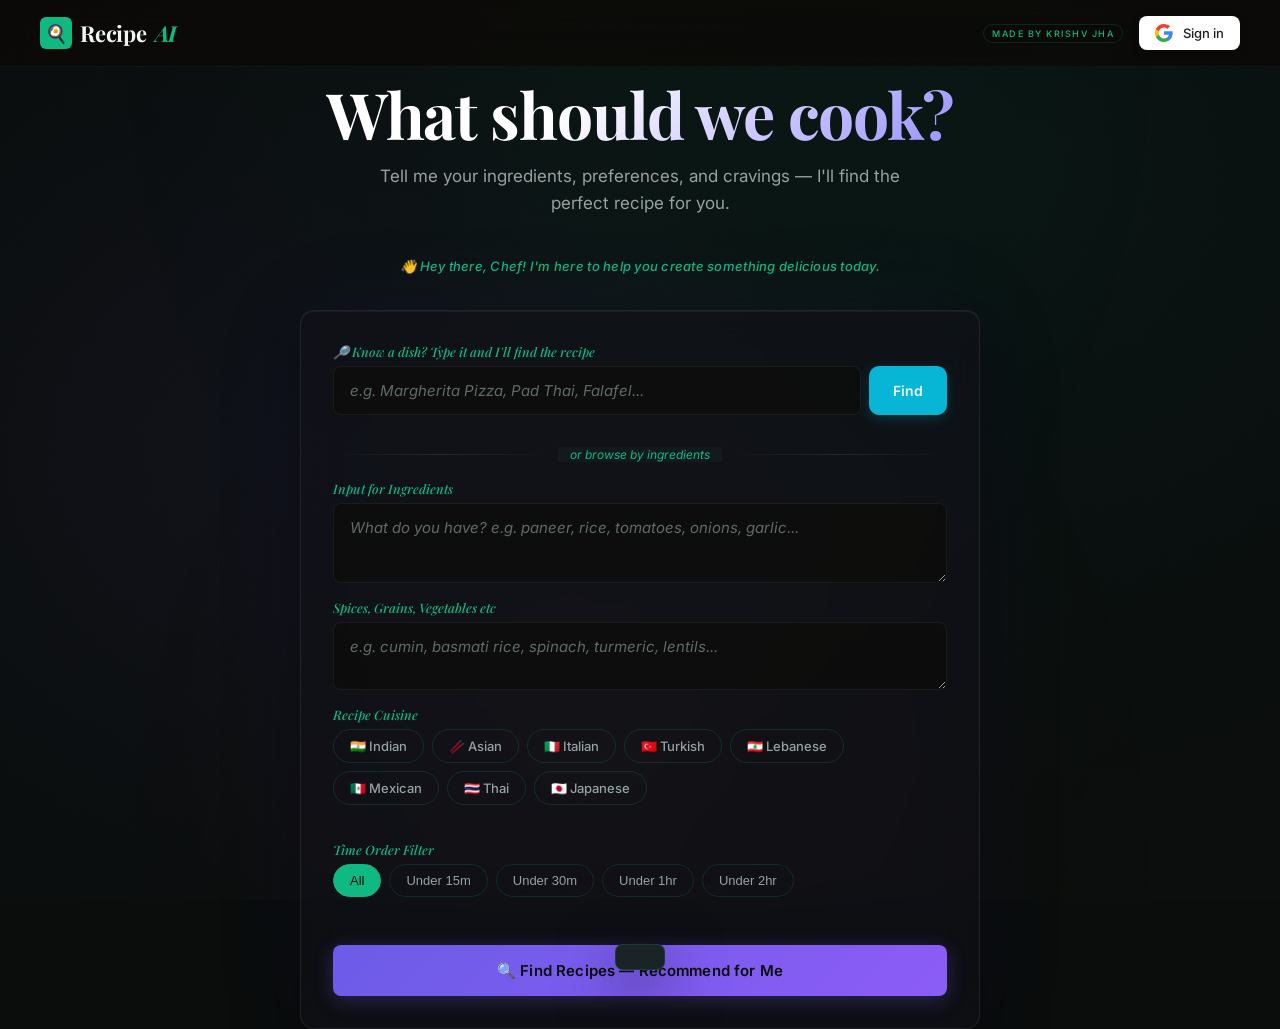
==== recipe-app/index.html @ 4ba0968b "Demo of recipe app completed for shubham mausasa" ====
<!DOCTYPE html>
<html lang="en">
<head>
    <meta charset="UTF-8">
    <meta name="viewport" content="width=device-width, initial-scale=1.0">
    <title>RecipeAI — Smart Recipe Recommender</title>
    <link rel="preconnect" href="https://fonts.googleapis.com">
    <link href="https://fonts.googleapis.com/css2?family=Inter:wght@300;400;500;600;700;800;900&family=Playfair+Display:wght@400;600;700&display=swap" rel="stylesheet">
    <link rel="stylesheet" href="css/styles.css">
</head>
<body>
    <div class="bg-grid"></div>
    <div class="bg-orbs">
        <div class="orb orb-1"></div>
        <div class="orb orb-2"></div>
        <div class="orb orb-3"></div>
    </div>
    <nav>
        <div class="logo" id="logo" title="Click me 3 times...">
            <div class="logo-icon">🍳</div>
            Recipe<span>AI</span>
        </div>
        <div class="nav-right">
            <span class="nav-badge">Made By Krishv Jha</span>
            <button class="google-signin-btn" id="googleSignInBtn" onclick="openGoogleSignIn()">
                <svg width="18" height="18" viewBox="0 0 18 18" xmlns="http://www.w3.org/2000/svg"><path d="M17.64 9.2c0-.637-.057-1.251-.164-1.84H9v3.481h4.844a4.14 4.14 0 0 1-1.796 2.716v2.259h2.908c1.702-1.567 2.684-3.875 2.684-6.615z" fill="#4285F4"/><path d="M9 18c2.43 0 4.467-.806 5.956-2.18l-2.908-2.259c-.806.54-1.837.86-3.048.86-2.344 0-4.328-1.584-5.036-3.711H.957v2.332A8.997 8.997 0 0 0 9 18z" fill="#34A853"/><path d="M3.964 10.71A5.41 5.41 0 0 1 3.682 9c0-.593.102-1.17.282-1.71V4.958H.957A8.996 8.996 0 0 0 0 9c0 1.452.348 2.827.957 4.042l3.007-2.332z" fill="#FBBC05"/><path d="M9 3.58c1.321 0 2.508.454 3.44 1.345l2.582-2.58C13.463.891 11.426 0 9 0A8.997 8.997 0 0 0 .957 4.958L3.964 7.29C4.672 5.163 6.656 3.58 9 3.58z" fill="#EA4335"/></svg>
                <span>Sign in</span>
            </button>
            <div class="user-pill" id="userPill" style="display:none;" onclick="openUserMenu()">
                <img id="userAvatar" alt="" />
                <span id="userName"></span>
            </div>
        </div>
    </nav>

    <!-- Google Sign In Modal -->
    <div class="auth-modal" id="authModal" onclick="if(event.target===this)closeGoogleSignIn()">
        <div class="auth-card">
            <button class="auth-close" onclick="closeGoogleSignIn()">×</button>
            <div class="auth-google-logo">
                <svg width="28" height="28" viewBox="0 0 18 18" xmlns="http://www.w3.org/2000/svg"><path d="M17.64 9.2c0-.637-.057-1.251-.164-1.84H9v3.481h4.844a4.14 4.14 0 0 1-1.796 2.716v2.259h2.908c1.702-1.567 2.684-3.875 2.684-6.615z" fill="#4285F4"/><path d="M9 18c2.43 0 4.467-.806 5.956-2.18l-2.908-2.259c-.806.54-1.837.86-3.048.86-2.344 0-4.328-1.584-5.036-3.711H.957v2.332A8.997 8.997 0 0 0 9 18z" fill="#34A853"/><path d="M3.964 10.71A5.41 5.41 0 0 1 3.682 9c0-.593.102-1.17.282-1.71V4.958H.957A8.996 8.996 0 0 0 0 9c0 1.452.348 2.827.957 4.042l3.007-2.332z" fill="#FBBC05"/><path d="M9 3.58c1.321 0 2.508.454 3.44 1.345l2.582-2.58C13.463.891 11.426 0 9 0A8.997 8.997 0 0 0 .957 4.958L3.964 7.29C4.672 5.163 6.656 3.58 9 3.58z" fill="#EA4335"/></svg>
            </div>
            <h2 class="auth-title">Sign in to RecipeAI</h2>
            <p class="auth-sub">Save your favorite recipes, sync across devices, and unlock personalized recommendations.</p>
            <form class="auth-form" id="authForm" onsubmit="event.preventDefault();completeGoogleSignIn();">
                <div class="auth-field">
                    <label>Full name</label>
                    <input type="text" id="authName" placeholder="Your name" required>
                </div>
                <div class="auth-field">
                    <label>Email</label>
                    <input type="email" id="authEmail" placeholder="you@gmail.com" required>
                </div>
                <button type="submit" class="auth-submit">Continue with Google</button>
            </form>
            <p class="auth-footer">By continuing, you agree to RecipeAI's terms of service. Your data stays on your device.</p>
        </div>
    </div>

    <!-- User Menu -->
    <div class="user-menu" id="userMenu" style="display:none;">
        <div class="user-menu-header">
            <img id="userMenuAvatar" alt="" />
            <div>
                <div class="user-menu-name" id="userMenuName"></div>
                <div class="user-menu-email" id="userMenuEmail"></div>
            </div>
        </div>
        <button class="user-menu-item" onclick="signOut()">
            <span>↪</span> Sign out
        </button>
    </div>
    <div class="container">
        <div class="input-section" id="inputSection">
            <h1 class="hero-title">What should we cook?</h1>
            <p class="hero-sub">Tell me your ingredients, preferences, and cravings — I'll find the perfect recipe for you.</p>
            <p class="personality-msg">👋 Hey there, Chef! I'm here to help you create something delicious today.</p>
            <div class="input-card">
                <div class="input-row">
                    <div class="input-group full">
                        <label class="input-label">🔎 Know a dish? Type it and I'll find the recipe</label>
                        <div class="recipe-lookup">
                            <input type="text" class="input-field" id="recipeLookup" placeholder="e.g. Margherita Pizza, Pad Thai, Falafel..." autocomplete="off">
                            <button class="lookup-btn" onclick="findRecipeByName()">Find</button>
                        </div>
                        <div class="lookup-suggestions" id="lookupSuggestions"></div>
                    </div>
                </div>
                <div class="input-divider"><span>or browse by ingredients</span></div>
                <div class="input-row">
                    <div class="input-group full">
                        <label class="input-label">Input for Ingredients</label>
                        <textarea class="input-field" id="ingredients" placeholder="What do you have? e.g. paneer, rice, tomatoes, onions, garlic..."></textarea>
                    </div>
                </div>
                <div class="input-row">
                    <div class="input-group full">
                        <label class="input-label">Spices, Grains, Vegetables etc</label>
                        <textarea class="input-field" id="spicesGrains" placeholder="e.g. cumin, basmati rice, spinach, turmeric, lentils..." style="min-height:60px"></textarea>
                    </div>
                </div>
                <div class="input-group" style="margin-bottom: 16px;">
                    <label class="input-label">Recipe Cuisine</label>
                    <div class="cuisine-tags" id="cuisineTags">
                        <div class="cuisine-tag" data-cuisine="indian">🇮🇳 Indian</div>
                        <div class="cuisine-tag" data-cuisine="asian">🥢 Asian</div>
                        <div class="cuisine-tag" data-cuisine="italian">🇮🇹 Italian</div>
                        <div class="cuisine-tag" data-cuisine="turkish">🇹🇷 Turkish</div>
                        <div class="cuisine-tag" data-cuisine="lebanese">🇱🇧 Lebanese</div>
                        <div class="cuisine-tag" data-cuisine="mexican">🇲🇽 Mexican</div>
                        <div class="cuisine-tag" data-cuisine="thai">🇹🇭 Thai</div>
                        <div class="cuisine-tag" data-cuisine="japanese">🇯🇵 Japanese</div>
                    </div>
                </div>
                <div class="input-group" style="margin-bottom: 24px;">
                    <label class="input-label">Time Order Filter</label>
                    <div class="time-filter" id="timeFilter">
                        <button class="time-btn active" data-time="all">All</button>
                        <button class="time-btn" data-time="15">Under 15m</button>
                        <button class="time-btn" data-time="30">Under 30m</button>
                        <button class="time-btn" data-time="60">Under 1hr</button>
                        <button class="time-btn" data-time="120">Under 2hr</button>
                    </div>
                </div>
                <button class="submit-btn" id="submitBtn" onclick="findRecipes()">
                    <span class="btn-text">🔍 Find Recipes — Recommend for Me</span>
                    <div class="spinner"></div>
                </button>
            </div>
        </div>
        <div class="results-section" id="resultsSection">
            <div class="results-header">
                <h2 class="results-title" id="resultsTitle">Your Recipes</h2>
                <span class="results-count" id="resultsCount"></span>
            </div>
            <div class="sort-bar">
                <button class="sort-btn active" data-sort="relevance" onclick="sortResults('relevance')">Best Match</button>
                <button class="sort-btn" data-sort="time-asc" onclick="sortResults('time-asc')">Fastest First</button>
                <button class="sort-btn" data-sort="time-desc" onclick="sortResults('time-desc')">Longest First</button>
            </div>
            <div class="recipe-grid" id="recipeGrid"></div>
            <div class="no-results" id="noResults" style="display:none;">
                <div class="no-results-emoji">🤔</div>
                <h3>No recipes found</h3>
                <p>Try different ingredients or loosen your filters. I'm sure we can find something tasty!</p>
            </div>
            <div class="suggested-section" id="suggestedSection">
                <h3 class="suggested-title">💡 You might also like</h3>
                <div class="suggested-grid" id="suggestedGrid"></div>
            </div>
        </div>
    </div>
    <div class="ai-mode-overlay" id="aiOverlay">
        <nav class="ai-nav">
            <div class="ai-logo">
                <div class="ai-logo-icon">🧠</div>
                RecipeAI <span class="ai-badge">ULTRA</span>
            </div>
            <button class="ai-close" onclick="closeAIMode()">← Back to Standard</button>
        </nav>
        <div class="ai-container">
            <div class="ai-hero">
                <h1>AI Chef Ultra Mode</h1>
                <p>Next-generation recipe intelligence. Describe anything — a mood, a memory, a craving — and watch the magic happen. Under 5 seconds.</p>
                <div class="ai-stats">
                    <div class="ai-stat">
                        <div class="ai-stat-val">&lt;5s</div>
                        <div class="ai-stat-label">Response Time</div>
                    </div>
                    <div class="ai-stat">
                        <div class="ai-stat-val">10K+</div>
                        <div class="ai-stat-label">Recipe Knowledge</div>
                    </div>
                    <div class="ai-stat">
                        <div class="ai-stat-val">∞</div>
                        <div class="ai-stat-label">Creativity</div>
                    </div>
                </div>
            </div>
            <div class="ai-input-area">
                <textarea class="ai-prompt-field" id="aiPrompt" placeholder="Describe anything you're craving — a mood, a memory, a flavor, a craving..."></textarea>
                <div class="ai-controls">
                    <div class="ai-options">
                        <button class="ai-option active" data-style="creative" onclick="setAIStyle(this)">Creative</button>
                        <button class="ai-option" data-style="traditional" onclick="setAIStyle(this)">Traditional</button>
                        <button class="ai-option" data-style="fusion" onclick="setAIStyle(this)">Fusion</button>
                        <button class="ai-option" data-style="healthy" onclick="setAIStyle(this)">Healthy</button>
                    </div>
                    <button class="ai-generate-btn" id="aiGenBtn" onclick="generateAIRecipe()">
                        <span class="ai-btn-text">✨ Generate Recipe</span>
                        <div class="spinner"></div>
                    </button>
                </div>
            </div>
            <div class="ai-typing-indicator" id="aiTyping">
                <div class="typing-dots"><span></span><span></span><span></span></div>
                <span>AI Chef is thinking...</span>
            </div>
            <div class="ai-result" id="aiResult"></div>
        </div>
    </div>
    <div class="toast" id="toast"></div>
    <script src="js/data.js"></script>
    <script src="js/app.js"></script>
</body>
</html>
---- recipe-app/css/styles.css ----
* { margin: 0; padding: 0; box-sizing: border-box; }
html { scroll-behavior: smooth; }

:root {
    /* Modern dark palette — emerald + cool ink */
    --bg: #0a0d0c;
    --bg-elevated: #11161a;
    --surface: #131a1d;
    --surface2: #1a2326;
    --surface3: #243035;
    --accent: #10b981;        /* emerald */
    --accent2: #34d399;       /* light emerald */
    --accent3: #f97316;       /* coral pop */
    --accent-rgb: 16, 185, 129;
    --secondary: #06b6d4;     /* cyan */
    --text: #f0f4f3;          /* cool white */
    --text-dim: #94a3a0;
    --text-muted: #5e6b68;
    --border: rgba(240, 244, 243, 0.06);
    --border-strong: rgba(16, 185, 129, 0.18);
    --glow: rgba(16, 185, 129, 0.15);
    --radius: 14px;
    --radius-sm: 10px;
    --shadow-soft: 0 4px 24px rgba(0, 0, 0, 0.4);
    --shadow-strong: 0 20px 60px rgba(0, 0, 0, 0.6);
}

body {
    background: var(--bg);
    color: var(--text);
    font-family: 'Inter', -apple-system, sans-serif;
    overflow-x: hidden;
    min-height: 100vh;
}

/* ========== Animated Background ========== */
.bg-grid {
    position: fixed;
    inset: 0;
    background-image:
        radial-gradient(circle at 20% 50%, rgba(108,92,231,0.06) 0%, transparent 50%),
        radial-gradient(circle at 80% 20%, rgba(0,206,201,0.04) 0%, transparent 50%),
        radial-gradient(circle at 50% 80%, rgba(162,155,254,0.03) 0%, transparent 50%);
    z-index: 0;
    pointer-events: none;
}

.bg-grid::after {
    content: '';
    position: absolute;
    inset: 0;
    background-image: linear-gradient(rgba(255,255,255,0.02) 1px, transparent 1px),
                      linear-gradient(90deg, rgba(255,255,255,0.02) 1px, transparent 1px);
    background-size: 60px 60px;
}

/* ========== Navigation ========== */
nav {
    position: fixed;
    top: 0;
    width: 100%;
    z-index: 100;
    padding: 18px 40px;
    display: flex;
    justify-content: space-between;
    align-items: center;
    background: rgba(10,10,15,0.7);
    backdrop-filter: blur(24px);
    -webkit-backdrop-filter: blur(24px);
    border-bottom: 1px solid var(--border);
}

.logo {
    font-weight: 800;
    font-size: 20px;
    letter-spacing: -0.5px;
    cursor: pointer;
    user-select: none;
    display: flex;
    align-items: center;
    gap: 8px;
    transition: all 0.3s;
}

.logo:hover { opacity: 0.8; }

.logo-icon {
    width: 32px;
    height: 32px;
    background: linear-gradient(135deg, var(--accent), var(--accent3));
    border-radius: 8px;
    display: flex;
    align-items: center;
    justify-content: center;
    font-size: 18px;
}

.logo span { color: var(--accent2); }

.nav-badge {
    font-size: 10px;
    font-weight: 600;
    padding: 3px 8px;
    background: var(--surface2);
    border: 1px solid var(--border);
    border-radius: 20px;
    color: var(--text-dim);
    letter-spacing: 1px;
    text-transform: uppercase;
}

.nav-right {
    display: flex;
    align-items: center;
    gap: 16px;
}

/* ========== Container ========== */
.container {
    position: relative;
    z-index: 1;
    max-width: 900px;
    margin: 0 auto;
    padding: 0 24px;
}

/* ========== Input Section ========== */
.input-section {
    min-height: 100vh;
    display: flex;
    flex-direction: column;
    align-items: center;
    justify-content: center;
    padding-top: 80px;
    transition: all 0.5s cubic-bezier(0.4, 0, 0.2, 1);
}

.input-section.collapsed {
    min-height: auto;
    padding-top: 100px;
    padding-bottom: 40px;
}

.hero-title {
    font-family: 'Playfair Display', serif;
    font-size: 52px;
    font-weight: 700;
    text-align: center;
    margin-bottom: 12px;
    background: linear-gradient(135deg, #fff 30%, var(--accent2));
    -webkit-background-clip: text;
    -webkit-text-fill-color: transparent;
    line-height: 1.15;
}

.hero-sub {
    text-align: center;
    color: var(--text-dim);
    font-size: 16px;
    margin-bottom: 48px;
    max-width: 500px;
    line-height: 1.6;
}

.personality-msg {
    text-align: center;
    color: var(--accent2);
    font-size: 14px;
    font-weight: 500;
    margin-bottom: 32px;
    opacity: 0;
    animation: fadeUp 0.6s 0.4s forwards;
}

@keyframes fadeUp {
    from { opacity: 0; transform: translateY(10px); }
    to { opacity: 1; transform: translateY(0); }
}

/* ========== Input Card ========== */
.input-card {
    background: var(--surface);
    border: 1px solid var(--border);
    border-radius: var(--radius);
    padding: 36px;
    width: 100%;
    max-width: 680px;
    box-shadow: 0 20px 60px rgba(0,0,0,0.4), 0 0 80px rgba(108,92,231,0.05);
}

.input-row {
    display: grid;
    grid-template-columns: 1fr 1fr;
    gap: 16px;
    margin-bottom: 16px;
}

.input-group {
    display: flex;
    flex-direction: column;
    gap: 6px;
}

.input-group.full { grid-column: 1 / -1; }

.input-label {
    font-size: 12px;
    font-weight: 600;
    color: var(--text-dim);
    text-transform: uppercase;
    letter-spacing: 1px;
}

.input-field {
    background: var(--surface2);
    border: 1px solid var(--border);
    border-radius: var(--radius-sm);
    padding: 12px 16px;
    color: var(--text);
    font-size: 14px;
    font-family: inherit;
    outline: none;
    transition: border-color 0.2s, box-shadow 0.2s;
}

.input-field:focus {
    border-color: var(--accent);
    box-shadow: 0 0 0 3px rgba(108,92,231,0.15);
}

.input-field::placeholder { color: var(--text-muted); }

textarea.input-field {
    resize: vertical;
    min-height: 80px;
}

select.input-field {
    cursor: pointer;
    appearance: none;
    background-image: url("data:image/svg+xml,%3Csvg xmlns='http://www.w3.org/2000/svg' width='12' height='12' fill='%238888aa' viewBox='0 0 16 16'%3E%3Cpath d='M8 11L3 6h10z'/%3E%3C/svg%3E");
    background-repeat: no-repeat;
    background-position: right 14px center;
    padding-right: 36px;
}

/* ========== Toggle Switches ========== */
.toggles-row {
    display: flex;
    gap: 24px;
    margin-bottom: 20px;
    flex-wrap: wrap;
}

.toggle-item {
    display: flex;
    align-items: center;
    gap: 10px;
    cursor: pointer;
}

.toggle-item label {
    font-size: 13px;
    font-weight: 500;
    color: var(--text-dim);
    cursor: pointer;
}

.toggle-switch {
    position: relative;
    width: 44px;
    height: 24px;
}

.toggle-switch input { opacity: 0; width: 0; height: 0; }

.toggle-slider {
    position: absolute;
    inset: 0;
    background: var(--surface3);
    border-radius: 24px;
    cursor: pointer;
    transition: background 0.3s;
}

.toggle-slider::before {
    content: '';
    position: absolute;
    left: 3px;
    top: 3px;
    width: 18px;
    height: 18px;
    background: var(--text-dim);
    border-radius: 50%;
    transition: all 0.3s;
}

.toggle-switch input:checked + .toggle-slider { background: var(--accent); }
.toggle-switch input:checked + .toggle-slider::before { transform: translateX(20px); background: #fff; }

/* ========== Cuisine Tags ========== */
.cuisine-tags {
    display: flex;
    flex-wrap: wrap;
    gap: 8px;
    margin-bottom: 20px;
}

.cuisine-tag {
    padding: 8px 16px;
    border-radius: 20px;
    font-size: 13px;
    font-weight: 500;
    background: var(--surface2);
    border: 1px solid var(--border);
    color: var(--text-dim);
    cursor: pointer;
    transition: all 0.2s;
    user-select: none;
}

.cuisine-tag:hover { border-color: var(--accent); color: var(--text); }
.cuisine-tag.active { background: var(--accent); border-color: var(--accent); color: #fff; }

/* ========== Time Filter ========== */
.time-filter {
    display: flex;
    gap: 8px;
    margin-bottom: 24px;
}

.time-btn {
    padding: 8px 16px;
    border-radius: 20px;
    font-size: 12px;
    font-weight: 600;
    background: var(--surface2);
    border: 1px solid var(--border);
    color: var(--text-dim);
    cursor: pointer;
    transition: all 0.2s;
    text-transform: uppercase;
    letter-spacing: 0.5px;
}

.time-btn:hover { border-color: var(--accent3); color: var(--text); }
.time-btn.active { background: var(--accent3); border-color: var(--accent3); color: #fff; }

/* ========== Submit Button ========== */
.submit-btn {
    width: 100%;
    padding: 16px;
    border: none;
    border-radius: var(--radius-sm);
    background: linear-gradient(135deg, var(--accent), #8b5cf6);
    color: #fff;
    font-size: 15px;
    font-weight: 600;
    font-family: inherit;
    cursor: pointer;
    transition: all 0.3s;
    position: relative;
    overflow: hidden;
}

.submit-btn:hover {
    transform: translateY(-1px);
    box-shadow: 0 8px 30px rgba(108,92,231,0.4);
}

.submit-btn:active { transform: translateY(0); }
.submit-btn:disabled { opacity: 0.5; cursor: not-allowed; transform: none; }

.submit-btn .spinner {
    display: none;
    width: 20px;
    height: 20px;
    border: 2px solid rgba(255,255,255,0.3);
    border-top-color: #fff;
    border-radius: 50%;
    animation: spin 0.6s linear infinite;
    margin: 0 auto;
}

.submit-btn.loading .btn-text { display: none; }
.submit-btn.loading .spinner { display: block; }

@keyframes spin { to { transform: rotate(360deg); } }

/* ========== Results Section ========== */
.results-section {
    display: none;
    padding-bottom: 80px;
}

.results-section.visible { display: block; }

.results-header {
    display: flex;
    justify-content: space-between;
    align-items: center;
    margin-bottom: 24px;
    flex-wrap: wrap;
    gap: 12px;
}

.results-title { font-size: 24px; font-weight: 700; }

.results-count {
    font-size: 13px;
    color: var(--text-dim);
    background: var(--surface2);
    padding: 6px 14px;
    border-radius: 20px;
}

.sort-bar { display: flex; gap: 8px; margin-bottom: 24px; }

.sort-btn {
    padding: 6px 14px;
    border-radius: 8px;
    font-size: 12px;
    font-weight: 500;
    background: transparent;
    border: 1px solid var(--border);
    color: var(--text-dim);
    cursor: pointer;
    transition: all 0.2s;
}

.sort-btn.active { background: var(--surface2); color: var(--text); border-color: var(--accent); }

/* ========== Recipe Cards ========== */
.recipe-grid { display: grid; gap: 20px; }

.recipe-card {
    background: var(--surface);
    border: 1px solid var(--border);
    border-radius: var(--radius);
    padding: 28px;
    transition: all 0.3s;
    cursor: pointer;
    position: relative;
    overflow: hidden;
    animation: cardIn 0.4s ease-out both;
}

.recipe-card::before {
    content: '';
    position: absolute;
    top: 0; left: 0; right: 0;
    height: 3px;
    background: linear-gradient(90deg, var(--accent), var(--accent3));
    opacity: 0;
    transition: opacity 0.3s;
}

.recipe-card:hover {
    border-color: rgba(108,92,231,0.3);
    transform: translateY(-2px);
    box-shadow: 0 12px 40px rgba(0,0,0,0.3);
}

.recipe-card:hover::before { opacity: 1; }

@keyframes cardIn {
    from { opacity: 0; transform: translateY(20px); }
    to { opacity: 1; transform: translateY(0); }
}

.recipe-card-header {
    display: flex;
    justify-content: space-between;
    align-items: flex-start;
    margin-bottom: 12px;
    gap: 16px;
}

.recipe-name {
    font-size: 20px;
    font-weight: 700;
    font-family: 'Playfair Display', serif;
}

.recipe-cuisine {
    font-size: 11px;
    font-weight: 600;
    padding: 4px 10px;
    border-radius: 6px;
    text-transform: uppercase;
    letter-spacing: 0.5px;
    white-space: nowrap;
    flex-shrink: 0;
}

.cuisine-indian { background: rgba(255,153,0,0.15); color: #ff9900; }
.cuisine-asian { background: rgba(255,71,87,0.15); color: #ff4757; }
.cuisine-italian { background: rgba(46,213,115,0.15); color: #2ed573; }
.cuisine-turkish { background: rgba(255,107,107,0.15); color: #ff6b6b; }
.cuisine-lebanese { background: rgba(116,185,255,0.15); color: #74b9ff; }
.cuisine-mexican { background: rgba(253,203,110,0.15); color: #fdcb6e; }
.cuisine-thai { background: rgba(0,206,201,0.15); color: #00cec9; }
.cuisine-japanese { background: rgba(232,67,147,0.15); color: #e84393; }

.recipe-desc {
    color: var(--text-dim);
    font-size: 14px;
    line-height: 1.6;
    margin-bottom: 16px;
}

.recipe-meta {
    display: flex;
    gap: 16px;
    flex-wrap: wrap;
    margin-bottom: 16px;
}

.meta-item {
    display: flex;
    align-items: center;
    gap: 6px;
    font-size: 13px;
    color: var(--text-dim);
}

.meta-icon { font-size: 16px; }

.recipe-tags { display: flex; flex-wrap: wrap; gap: 6px; }

.recipe-tag {
    font-size: 11px;
    padding: 4px 10px;
    border-radius: 6px;
    background: var(--surface2);
    color: var(--text-muted);
    font-weight: 500;
}

.recipe-tag.veg { background: rgba(46,213,115,0.12); color: #2ed573; }
.recipe-tag.egg { background: rgba(253,203,110,0.12); color: #fdcb6e; }

.match-score {
    position: absolute;
    top: 16px;
    right: 16px;
    font-size: 11px;
    font-weight: 700;
    padding: 4px 10px;
    border-radius: 6px;
    background: rgba(108,92,231,0.15);
    color: var(--accent2);
}

/* ========== Recipe Detail (Expanded) ========== */
.recipe-detail {
    display: none;
    margin-top: 20px;
    padding-top: 20px;
    border-top: 1px solid var(--border);
}

.recipe-card.expanded .recipe-detail { display: block; }

.detail-section { margin-bottom: 16px; }

.detail-title {
    font-size: 13px;
    font-weight: 600;
    color: var(--accent2);
    text-transform: uppercase;
    letter-spacing: 1px;
    margin-bottom: 8px;
}

.ingredient-list {
    list-style: none;
    display: grid;
    grid-template-columns: 1fr 1fr;
    gap: 6px;
}

.ingredient-list li {
    font-size: 13px;
    color: var(--text-dim);
    padding-left: 16px;
    position: relative;
}

.ingredient-list li::before {
    content: '\2022';
    position: absolute;
    left: 0;
    color: var(--accent3);
}

.steps-list {
    list-style: none;
    counter-reset: step;
}

.steps-list li {
    counter-increment: step;
    font-size: 13px;
    color: var(--text-dim);
    line-height: 1.7;
    padding-left: 28px;
    position: relative;
    margin-bottom: 8px;
}

.steps-list li::before {
    content: counter(step);
    position: absolute;
    left: 0;
    width: 20px;
    height: 20px;
    border-radius: 50%;
    background: var(--surface3);
    color: var(--accent2);
    font-size: 11px;
    font-weight: 700;
    display: flex;
    align-items: center;
    justify-content: center;
}

/* ========== Suggested Section ========== */
.suggested-section {
    margin-top: 48px;
    padding-top: 32px;
    border-top: 1px solid var(--border);
    display: none;
}

.suggested-section.visible { display: block; }

.suggested-title {
    font-size: 18px;
    font-weight: 600;
    margin-bottom: 16px;
    color: var(--text-dim);
}

.suggested-grid {
    display: grid;
    grid-template-columns: repeat(auto-fill, minmax(280px, 1fr));
    gap: 16px;
}

.suggested-card {
    background: var(--surface);
    border: 1px solid var(--border);
    border-radius: var(--radius-sm);
    padding: 20px;
    cursor: pointer;
    transition: all 0.2s;
}

.suggested-card:hover {
    border-color: var(--accent3);
    transform: translateY(-1px);
}

.suggested-card-name { font-weight: 600; font-size: 15px; margin-bottom: 4px; }
.suggested-card-meta { font-size: 12px; color: var(--text-muted); }

/* ========== No Results ========== */
.no-results {
    text-align: center;
    padding: 60px 20px;
    color: var(--text-dim);
}

.no-results-emoji { font-size: 48px; margin-bottom: 16px; }
.no-results h3 { font-size: 18px; margin-bottom: 8px; color: var(--text); }
.no-results p { font-size: 14px; max-width: 400px; margin: 0 auto; }

/* ========== Toast ========== */
.toast {
    position: fixed;
    bottom: 30px;
    left: 50%;
    transform: translateX(-50%) translateY(100px);
    background: var(--surface2);
    border: 1px solid var(--border);
    border-radius: var(--radius-sm);
    padding: 12px 24px;
    color: var(--text);
    font-size: 14px;
    z-index: 300;
    transition: transform 0.3s;
    box-shadow: 0 10px 40px rgba(0,0,0,0.5);
}

.toast.show { transform: translateX(-50%) translateY(0); }

/* ========== Responsive ========== */
@media (max-width: 640px) {
    nav { padding: 14px 20px; }
    .hero-title { font-size: 34px; }
    .input-card { padding: 24px; }
    .input-row { grid-template-columns: 1fr; }
    .ingredient-list { grid-template-columns: 1fr; }
}
/* ========== AI Mode Overlay (Easter Egg) ========== */
.ai-mode-overlay {
    display: none;
    position: fixed;
    inset: 0;
    z-index: 200;
    background: var(--bg);
    overflow-y: auto;
}

.ai-mode-overlay.active { display: block; }

.ai-nav {
    position: fixed;
    top: 0;
    width: 100%;
    z-index: 201;
    padding: 18px 40px;
    display: flex;
    justify-content: space-between;
    align-items: center;
    background: rgba(10,10,15,0.85);
    backdrop-filter: blur(24px);
    border-bottom: 1px solid rgba(108,92,231,0.2);
}

.ai-logo {
    font-weight: 900;
    font-size: 20px;
    display: flex;
    align-items: center;
    gap: 10px;
}

.ai-logo-icon {
    width: 34px;
    height: 34px;
    border-radius: 10px;
    background: linear-gradient(135deg, #6c5ce7, #00cec9, #fd79a8);
    background-size: 200% 200%;
    animation: gradientShift 3s ease infinite;
    display: flex;
    align-items: center;
    justify-content: center;
    font-size: 18px;
}

@keyframes gradientShift {
    0%, 100% { background-position: 0% 50%; }
    50% { background-position: 100% 50%; }
}

.ai-badge {
    font-size: 9px;
    font-weight: 800;
    padding: 3px 8px;
    background: linear-gradient(135deg, var(--accent), var(--accent3));
    border-radius: 4px;
    color: #fff;
    letter-spacing: 1.5px;
}

.ai-close {
    background: var(--surface2);
    border: 1px solid var(--border);
    color: var(--text-dim);
    padding: 8px 16px;
    border-radius: 8px;
    font-size: 13px;
    font-family: inherit;
    cursor: pointer;
    transition: all 0.2s;
}

.ai-close:hover { background: var(--surface3); color: var(--text); }

.ai-container {
    max-width: 800px;
    margin: 0 auto;
    padding: 120px 24px 60px;
}

.ai-hero {
    text-align: center;
    margin-bottom: 48px;
}

.ai-hero h1 {
    font-family: 'Playfair Display', serif;
    font-size: 42px;
    font-weight: 700;
    margin-bottom: 12px;
    background: linear-gradient(135deg, #fff, var(--accent2), var(--accent3));
    -webkit-background-clip: text;
    -webkit-text-fill-color: transparent;
}

.ai-hero p {
    color: var(--text-dim);
    font-size: 15px;
    max-width: 500px;
    margin: 0 auto;
    line-height: 1.6;
}

.ai-stats {
    display: flex;
    justify-content: center;
    gap: 32px;
    margin-top: 24px;
}

.ai-stat { text-align: center; }

.ai-stat-val {
    font-size: 28px;
    font-weight: 800;
    background: linear-gradient(135deg, var(--accent2), var(--accent3));
    -webkit-background-clip: text;
    -webkit-text-fill-color: transparent;
}

.ai-stat-label {
    font-size: 11px;
    color: var(--text-muted);
    text-transform: uppercase;
    letter-spacing: 1px;
    margin-top: 4px;
}

/* ========== AI Input ========== */
.ai-input-area {
    background: var(--surface);
    border: 1px solid rgba(108,92,231,0.2);
    border-radius: var(--radius);
    padding: 24px;
    margin-bottom: 32px;
}

.ai-prompt-field {
    width: 100%;
    background: var(--surface2);
    border: 1px solid var(--border);
    border-radius: var(--radius-sm);
    padding: 16px;
    color: var(--text);
    font-size: 15px;
    font-family: inherit;
    outline: none;
    resize: vertical;
    min-height: 100px;
    transition: border-color 0.2s;
}

.ai-prompt-field:focus {
    border-color: var(--accent);
    box-shadow: 0 0 0 3px rgba(108,92,231,0.15);
}

.ai-prompt-field::placeholder { color: var(--text-muted); }

.ai-controls {
    display: flex;
    justify-content: space-between;
    align-items: center;
    margin-top: 16px;
    flex-wrap: wrap;
    gap: 12px;
}

.ai-options { display: flex; gap: 8px; flex-wrap: wrap; }

.ai-option {
    padding: 6px 14px;
    border-radius: 8px;
    font-size: 12px;
    font-weight: 500;
    background: var(--surface2);
    border: 1px solid var(--border);
    color: var(--text-dim);
    cursor: pointer;
    transition: all 0.2s;
}

.ai-option:hover { border-color: var(--accent); color: var(--text); }
.ai-option.active { background: var(--accent); border-color: var(--accent); color: #fff; }

/* ========== AI Generate Button ========== */
.ai-generate-btn {
    padding: 12px 32px;
    border: none;
    border-radius: var(--radius-sm);
    background: linear-gradient(135deg, var(--accent), var(--accent3));
    color: #fff;
    font-size: 14px;
    font-weight: 600;
    font-family: inherit;
    cursor: pointer;
    transition: all 0.3s;
    position: relative;
    overflow: hidden;
}

.ai-generate-btn:hover {
    transform: translateY(-1px);
    box-shadow: 0 8px 30px rgba(108,92,231,0.4);
}

.ai-generate-btn:disabled { opacity: 0.5; cursor: not-allowed; transform: none; }

.ai-generate-btn .spinner {
    display: none;
    width: 18px;
    height: 18px;
    border: 2px solid rgba(255,255,255,0.3);
    border-top-color: #fff;
    border-radius: 50%;
    animation: spin 0.6s linear infinite;
    margin: 0 auto;
}

.ai-generate-btn.loading .ai-btn-text { display: none; }
.ai-generate-btn.loading .spinner { display: block; }

/* ========== AI Result ========== */
.ai-result { display: none; }
.ai-result.visible { display: block; }

.ai-result-card {
    background: var(--surface);
    border: 1px solid rgba(108,92,231,0.2);
    border-radius: var(--radius);
    overflow: hidden;
    animation: cardIn 0.5s ease-out;
}

.ai-result-hero {
    padding: 32px;
    position: relative;
    overflow: hidden;
}

.ai-result-hero::before {
    content: '';
    position: absolute;
    inset: 0;
    background: linear-gradient(135deg, rgba(108,92,231,0.08), rgba(0,206,201,0.05));
}

.ai-result-badge {
    display: inline-flex;
    align-items: center;
    gap: 6px;
    padding: 4px 12px;
    border-radius: 6px;
    font-size: 10px;
    font-weight: 700;
    background: rgba(108,92,231,0.15);
    color: var(--accent2);
    text-transform: uppercase;
    letter-spacing: 1px;
    margin-bottom: 12px;
    position: relative;
}

.ai-result-name {
    font-family: 'Playfair Display', serif;
    font-size: 32px;
    font-weight: 700;
    margin-bottom: 8px;
    position: relative;
}

.ai-result-tagline {
    color: var(--text-dim);
    font-size: 15px;
    line-height: 1.6;
    position: relative;
    max-width: 600px;
}

.ai-result-body { padding: 32px; }

.ai-detail-grid {
    display: grid;
    grid-template-columns: 1fr 1fr;
    gap: 24px;
    margin-bottom: 24px;
}

.ai-detail-block {
    background: var(--surface2);
    border-radius: var(--radius-sm);
    padding: 20px;
}

.ai-detail-block.full { grid-column: 1 / -1; }

.ai-detail-label {
    font-size: 11px;
    font-weight: 700;
    color: var(--accent3);
    text-transform: uppercase;
    letter-spacing: 1px;
    margin-bottom: 12px;
}

.ai-detail-block ul { list-style: none; padding: 0; }

.ai-detail-block li {
    font-size: 13px;
    color: var(--text-dim);
    line-height: 1.8;
    padding-left: 16px;
    position: relative;
}

.ai-detail-block li::before {
    content: '\2192';
    position: absolute;
    left: 0;
    color: var(--accent);
}

.ai-steps-list {
    list-style: none;
    counter-reset: aistep;
}

.ai-steps-list li {
    counter-increment: aistep;
    font-size: 14px;
    color: var(--text-dim);
    line-height: 1.8;
    padding-left: 40px;
    position: relative;
    margin-bottom: 12px;
}

.ai-steps-list li::before {
    content: counter(aistep);
    position: absolute;
    left: 0;
    width: 26px;
    height: 26px;
    border-radius: 50%;
    background: linear-gradient(135deg, var(--accent), var(--accent3));
    color: #fff;
    font-size: 12px;
    font-weight: 700;
    display: flex;
    align-items: center;
    justify-content: center;
}

.ai-meta-bar {
    display: flex;
    gap: 20px;
    padding: 20px 32px;
    border-top: 1px solid var(--border);
    flex-wrap: wrap;
}

.ai-meta-item {
    display: flex;
    align-items: center;
    gap: 6px;
    font-size: 13px;
    color: var(--text-dim);
}

/* ========== AI Typing Indicator ========== */
.ai-typing-indicator {
    display: none;
    padding: 24px;
    text-align: center;
    color: var(--text-dim);
    font-size: 14px;
}

.ai-typing-indicator.active {
    display: flex;
    align-items: center;
    justify-content: center;
    gap: 12px;
}

.typing-dots { display: flex; gap: 4px; }

.typing-dots span {
    width: 8px;
    height: 8px;
    border-radius: 50%;
    background: var(--accent);
    animation: typingDot 1.2s infinite;
}

.typing-dots span:nth-child(2) { animation-delay: 0.2s; }
.typing-dots span:nth-child(3) { animation-delay: 0.4s; }

@keyframes typingDot {
    0%, 60%, 100% { opacity: 0.3; transform: scale(0.8); }
    30% { opacity: 1; transform: scale(1); }
}

/* ========== AI Mode Responsive ========== */
@media (max-width: 640px) {
    .ai-detail-grid { grid-template-columns: 1fr; }
    .ai-stats { gap: 20px; }
    .ai-hero h1 { font-size: 30px; }
    .ai-controls { flex-direction: column; }
    .ai-generate-btn { width: 100%; }
}

/* ========== RECIPE LOOKUP ========== */
.recipe-lookup {
    position: relative;
    display: flex;
    gap: 8px;
}

.recipe-lookup .input-field {
    flex: 1;
}

.lookup-btn {
    padding: 0 24px;
    background: linear-gradient(135deg, #00cec9, #00b894);
    color: #fff;
    border: none;
    border-radius: var(--radius-sm);
    font-family: inherit;
    font-size: 14px;
    font-weight: 600;
    cursor: pointer;
    transition: all 0.3s;
    white-space: nowrap;
    box-shadow: 0 4px 14px rgba(0, 206, 201, 0.3);
}

.lookup-btn:hover {
    transform: translateY(-1px);
    box-shadow: 0 8px 20px rgba(0, 206, 201, 0.4);
}

.lookup-suggestions {
    margin-top: 8px;
    display: flex;
    flex-direction: column;
    gap: 4px;
    max-height: 240px;
    overflow-y: auto;
}

.lookup-suggestion {
    padding: 10px 14px;
    background: rgba(26, 26, 37, 0.6);
    border: 1px solid rgba(255, 255, 255, 0.04);
    border-radius: 8px;
    cursor: pointer;
    font-size: 13px;
    display: flex;
    justify-content: space-between;
    align-items: center;
    transition: all 0.2s;
    color: var(--text-dim);
}

.lookup-suggestion:hover {
    background: rgba(108, 92, 231, 0.15);
    border-color: rgba(108, 92, 231, 0.3);
    color: var(--text);
    transform: translateX(4px);
}

.lookup-suggestion .sug-meta {
    font-size: 11px;
    color: var(--text-muted);
}

.input-divider {
    text-align: center;
    margin: 18px 0;
    position: relative;
    color: var(--text-muted);
    font-size: 11px;
    text-transform: uppercase;
    letter-spacing: 1.5px;
}

.input-divider::before,
.input-divider::after {
    content: '';
    position: absolute;
    top: 50%;
    width: 35%;
    height: 1px;
    background: linear-gradient(90deg, transparent, rgba(255, 255, 255, 0.1), transparent);
}

.input-divider::before { left: 0; }
.input-divider::after { right: 0; }

.input-divider span {
    background: var(--surface);
    padding: 0 12px;
    position: relative;
    z-index: 1;
}

/* ========== UPGRADED GRAPHICS — FULL APP ========== */

/* Smoother body & font rendering */
body {
    -webkit-font-smoothing: antialiased;
    -moz-osx-font-smoothing: grayscale;
    text-rendering: optimizeLegibility;
}

/* Premium nav with deeper glass */
nav {
    background: rgba(10, 10, 15, 0.5);
    backdrop-filter: blur(30px) saturate(180%);
    -webkit-backdrop-filter: blur(30px) saturate(180%);
    border-bottom: 1px solid rgba(255, 255, 255, 0.05);
    box-shadow: 0 4px 30px rgba(0, 0, 0, 0.2);
}

.logo-icon {
    background: linear-gradient(135deg, #6c5ce7, #00cec9, #fd79a8);
    background-size: 200% 200%;
    animation: logoGradient 6s ease infinite;
    box-shadow: 0 4px 14px rgba(108, 92, 231, 0.4);
}

@keyframes logoGradient {
    0%, 100% { background-position: 0% 50%; }
    50% { background-position: 100% 50%; }
}

.nav-badge {
    background: linear-gradient(135deg, rgba(255,255,255,0.04), rgba(255,255,255,0.02));
    border: 1px solid rgba(255, 255, 255, 0.08);
    backdrop-filter: blur(10px);
}

/* Personality message glow */
.personality-msg {
    text-shadow: 0 0 20px rgba(162, 155, 254, 0.3);
}

/* Premium input fields */
.input-field {
    background: rgba(26, 26, 37, 0.5);
    backdrop-filter: blur(10px);
    border: 1px solid rgba(255, 255, 255, 0.06);
    transition: all 0.3s cubic-bezier(0.4, 0, 0.2, 1);
}

.input-field:hover {
    border-color: rgba(108, 92, 231, 0.3);
    background: rgba(26, 26, 37, 0.7);
}

.input-field:focus {
    border-color: #6c5ce7;
    background: rgba(26, 26, 37, 0.9);
    box-shadow:
        0 0 0 3px rgba(108, 92, 231, 0.15),
        0 4px 20px rgba(108, 92, 231, 0.1);
}

/* Time filter buttons — premium pill style */
.time-btn {
    background: rgba(26, 26, 37, 0.6);
    backdrop-filter: blur(10px);
    transition: all 0.3s cubic-bezier(0.4, 0, 0.2, 1);
}

.time-btn:hover {
    transform: translateY(-1px);
    box-shadow: 0 4px 12px rgba(0, 206, 201, 0.2);
}

.time-btn.active {
    background: linear-gradient(135deg, #00cec9, #00b894);
    box-shadow: 0 4px 16px rgba(0, 206, 201, 0.4);
    transform: translateY(-1px);
}

/* Cuisine tags subtle hover lift */
.cuisine-tag {
    transition: all 0.3s cubic-bezier(0.4, 0, 0.2, 1);
}

.cuisine-tag:hover {
    transform: translateY(-1px);
    box-shadow: 0 4px 12px rgba(108, 92, 231, 0.2);
}

/* Results section title */
.results-title {
    background: linear-gradient(135deg, #fff, #a29bfe);
    -webkit-background-clip: text;
    -webkit-text-fill-color: transparent;
    background-clip: text;
}

.results-count {
    background: linear-gradient(135deg, rgba(108, 92, 231, 0.15), rgba(0, 206, 201, 0.1));
    border: 1px solid rgba(108, 92, 231, 0.2);
    color: var(--accent2);
    font-weight: 600;
}

/* Sort buttons premium */
.sort-btn {
    background: rgba(26, 26, 37, 0.4);
    backdrop-filter: blur(10px);
    transition: all 0.3s;
}

.sort-btn:hover {
    border-color: rgba(108, 92, 231, 0.3);
    color: var(--text);
}

.sort-btn.active {
    background: linear-gradient(135deg, rgba(108, 92, 231, 0.2), rgba(0, 206, 201, 0.1));
    border-color: var(--accent);
    color: var(--text);
    box-shadow: 0 4px 12px rgba(108, 92, 231, 0.2);
}

/* Recipe cards premium upgrade */
.recipe-card {
    border: 1px solid rgba(255, 255, 255, 0.06);
    overflow: hidden;
}

.recipe-card::after {
    content: '';
    position: absolute;
    inset: 0;
    background: radial-gradient(circle at var(--mx, 50%) var(--my, 50%), rgba(108, 92, 231, 0.08), transparent 60%);
    opacity: 0;
    transition: opacity 0.4s;
    pointer-events: none;
}

.recipe-card:hover::after { opacity: 1; }

.recipe-name {
    background: linear-gradient(135deg, #fff, #e8e8f0);
    -webkit-background-clip: text;
    -webkit-text-fill-color: transparent;
    background-clip: text;
}

.recipe-cuisine {
    backdrop-filter: blur(10px);
    border: 1px solid rgba(255, 255, 255, 0.06);
}

.recipe-tag {
    background: rgba(26, 26, 37, 0.6);
    backdrop-filter: blur(8px);
    border: 1px solid rgba(255, 255, 255, 0.04);
    transition: all 0.2s;
}

.recipe-tag:hover {
    transform: translateY(-1px);
    border-color: rgba(108, 92, 231, 0.2);
}

/* Detail title with line accent */
.detail-title {
    position: relative;
    padding-left: 16px;
}

.detail-title::before {
    content: '';
    position: absolute;
    left: 0;
    top: 50%;
    transform: translateY(-50%);
    width: 3px;
    height: 14px;
    background: linear-gradient(180deg, var(--accent), var(--accent3));
    border-radius: 2px;
}

/* Steps list — premium step circles */
.steps-list li::before {
    background: linear-gradient(135deg, #6c5ce7, #8b5cf6);
    color: #fff;
    box-shadow: 0 2px 8px rgba(108, 92, 231, 0.3);
}

/* Suggested section premium */
.suggested-section {
    position: relative;
}

.suggested-title {
    background: linear-gradient(135deg, var(--text-dim), var(--accent3));
    -webkit-background-clip: text;
    -webkit-text-fill-color: transparent;
    background-clip: text;
}

.suggested-card {
    background: linear-gradient(135deg, rgba(18, 18, 26, 0.8), rgba(26, 26, 37, 0.5));
    backdrop-filter: blur(10px);
    border: 1px solid rgba(255, 255, 255, 0.05);
    transition: all 0.3s cubic-bezier(0.4, 0, 0.2, 1);
    position: relative;
    overflow: hidden;
}

.suggested-card::before {
    content: '';
    position: absolute;
    inset: 0;
    background: linear-gradient(135deg, rgba(108, 92, 231, 0.08), rgba(0, 206, 201, 0.05));
    opacity: 0;
    transition: opacity 0.3s;
}

.suggested-card:hover {
    transform: translateY(-3px);
    border-color: rgba(0, 206, 201, 0.3);
    box-shadow: 0 12px 30px rgba(0, 0, 0, 0.3), 0 0 20px rgba(0, 206, 201, 0.1);
}

.suggested-card:hover::before { opacity: 1; }

.suggested-card-name {
    background: linear-gradient(135deg, #fff, #e8e8f0);
    -webkit-background-clip: text;
    -webkit-text-fill-color: transparent;
    background-clip: text;
    position: relative;
}

.suggested-card-meta { position: relative; }

/* Toast premium */
.toast {
    background: rgba(26, 26, 37, 0.85);
    backdrop-filter: blur(20px);
    -webkit-backdrop-filter: blur(20px);
    border: 1px solid rgba(108, 92, 231, 0.3);
    box-shadow: 0 10px 40px rgba(0, 0, 0, 0.5), 0 0 30px rgba(108, 92, 231, 0.15);
}

/* No results emoji float */
.no-results-emoji {
    animation: floatBob 3s ease-in-out infinite;
    display: inline-block;
}

@keyframes floatBob {
    0%, 100% { transform: translateY(0); }
    50% { transform: translateY(-8px); }
}

/* ========== AI MODE GRAPHICS UPGRADE ========== */

.ai-mode-overlay {
    background: radial-gradient(ellipse at top, #1a1a35 0%, #0a0a0f 60%);
}

.ai-mode-overlay::before {
    content: '';
    position: absolute;
    inset: 0;
    background:
        radial-gradient(circle at 20% 30%, rgba(108, 92, 231, 0.15), transparent 50%),
        radial-gradient(circle at 80% 70%, rgba(0, 206, 201, 0.1), transparent 50%),
        radial-gradient(circle at 50% 50%, rgba(253, 121, 168, 0.05), transparent 50%);
    pointer-events: none;
    z-index: 0;
}

.ai-mode-overlay > * { position: relative; z-index: 1; }

.ai-nav {
    background: rgba(10, 10, 15, 0.5);
    backdrop-filter: blur(30px) saturate(180%);
    border-bottom: 1px solid rgba(108, 92, 231, 0.15);
    box-shadow: 0 4px 30px rgba(108, 92, 231, 0.05);
}

.ai-hero h1 {
    background: linear-gradient(135deg, #fff 0%, #a29bfe 40%, #00cec9 80%);
    background-size: 200% auto;
    -webkit-background-clip: text;
    -webkit-text-fill-color: transparent;
    background-clip: text;
    animation: shimmer 6s linear infinite;
    text-shadow: 0 0 60px rgba(162, 155, 254, 0.3);
}

.ai-stat-val {
    text-shadow: 0 0 20px rgba(0, 206, 201, 0.4);
    animation: pulseGlow 3s ease-in-out infinite;
}

@keyframes pulseGlow {
    0%, 100% { text-shadow: 0 0 20px rgba(0, 206, 201, 0.4); }
    50% { text-shadow: 0 0 30px rgba(0, 206, 201, 0.7); }
}

.ai-input-area {
    background: rgba(18, 18, 26, 0.6);
    backdrop-filter: blur(20px);
    border: 1px solid rgba(108, 92, 231, 0.2);
    box-shadow:
        0 20px 60px rgba(0, 0, 0, 0.4),
        0 0 100px rgba(108, 92, 231, 0.08),
        inset 0 1px 0 rgba(255, 255, 255, 0.05);
}

.ai-prompt-field {
    background: rgba(26, 26, 37, 0.6);
    backdrop-filter: blur(10px);
    transition: all 0.3s;
}

.ai-prompt-field:hover {
    background: rgba(26, 26, 37, 0.8);
    border-color: rgba(108, 92, 231, 0.3);
}

.ai-option {
    background: rgba(26, 26, 37, 0.6);
    backdrop-filter: blur(10px);
    transition: all 0.3s cubic-bezier(0.4, 0, 0.2, 1);
}

.ai-option:hover {
    transform: translateY(-1px);
    box-shadow: 0 4px 12px rgba(108, 92, 231, 0.2);
}

.ai-option.active {
    background: linear-gradient(135deg, #6c5ce7, #8b5cf6);
    box-shadow: 0 4px 16px rgba(108, 92, 231, 0.4);
}

.ai-generate-btn {
    background: linear-gradient(135deg, #6c5ce7, #8b5cf6, #00cec9);
    background-size: 200% auto;
    box-shadow: 0 4px 20px rgba(108, 92, 231, 0.3);
}

.ai-generate-btn:hover {
    background-position: right center;
    box-shadow: 0 12px 40px rgba(108, 92, 231, 0.5), 0 0 60px rgba(0, 206, 201, 0.2);
}

.ai-result-card {
    background: linear-gradient(135deg, rgba(18, 18, 26, 0.85), rgba(26, 26, 37, 0.7));
    backdrop-filter: blur(20px);
    border: 1px solid rgba(108, 92, 231, 0.2);
    box-shadow:
        0 30px 80px rgba(0, 0, 0, 0.5),
        0 0 120px rgba(108, 92, 231, 0.1);
}

.ai-result-name {
    background: linear-gradient(135deg, #fff, #a29bfe, #00cec9);
    background-size: 200% auto;
    -webkit-background-clip: text;
    -webkit-text-fill-color: transparent;
    background-clip: text;
    animation: shimmer 8s linear infinite;
}

.ai-detail-block {
    background: rgba(26, 26, 37, 0.5);
    backdrop-filter: blur(10px);
    border: 1px solid rgba(255, 255, 255, 0.04);
    transition: border-color 0.3s;
}

.ai-detail-block:hover {
    border-color: rgba(108, 92, 231, 0.2);
}

.ai-steps-list li::before {
    background: linear-gradient(135deg, #6c5ce7, #00cec9);
    box-shadow: 0 4px 12px rgba(108, 92, 231, 0.4);
}

/* ========== SCROLL POLISH ========== */
::-webkit-scrollbar { width: 10px; height: 10px; }
::-webkit-scrollbar-track { background: var(--bg); }
::-webkit-scrollbar-thumb {
    background: linear-gradient(180deg, var(--accent), var(--accent3));
    border-radius: 10px;
    border: 2px solid var(--bg);
}
::-webkit-scrollbar-thumb:hover {
    background: linear-gradient(180deg, var(--accent2), var(--accent3));
}

/* ========== TEXT SELECTION ========== */
::selection {
    background: rgba(108, 92, 231, 0.4);
    color: #fff;
}

/* ========== SMOOTH ENTRANCE ========== */
.recipe-card { animation: cardSlideIn 0.5s cubic-bezier(0.34, 1.56, 0.64, 1) both; }

@keyframes cardSlideIn {
    from { opacity: 0; transform: translateY(30px) scale(0.95); }
    to { opacity: 1; transform: translateY(0) scale(1); }
}

.suggested-card { animation: cardSlideIn 0.4s cubic-bezier(0.34, 1.56, 0.64, 1) both; }

/* ========== EDITORIAL OVERRIDE — PROFESSIONAL POLISH ========== */

/* Hide tacky animated orbs */
.bg-orbs { display: none; }

/* Subtle warm vignette + paper grain instead of orbs */
body::before {
    content: '';
    position: fixed;
    inset: 0;
    z-index: 0;
    pointer-events: none;
    background:
        radial-gradient(ellipse at 50% 0%, rgba(16, 185, 129, 0.04) 0%, transparent 60%),
        radial-gradient(ellipse at 50% 100%, rgba(249, 115, 22, 0.03) 0%, transparent 60%);
}

body::after {
    content: '';
    position: fixed;
    inset: 0;
    z-index: 0;
    pointer-events: none;
    opacity: 0.4;
    background-image: url("data:image/svg+xml,%3Csvg xmlns='http://www.w3.org/2000/svg' width='200' height='200'%3E%3Cfilter id='n'%3E%3CfeTurbulence type='fractalNoise' baseFrequency='0.9' numOctaves='2' stitchTiles='stitch'/%3E%3CfeColorMatrix values='0 0 0 0 0.96 0 0 0 0 0.93 0 0 0 0 0.88 0 0 0 0.04 0'/%3E%3C/filter%3E%3Crect width='200' height='200' filter='url(%23n)'/%3E%3C/svg%3E");
}

.bg-grid::after { display: none; } /* remove grid lines too */

/* Refined nav — solid editorial */
nav {
    background: rgba(12, 10, 8, 0.85);
    backdrop-filter: blur(20px) saturate(140%);
    border-bottom: 1px solid rgba(16, 185, 129, 0.08);
    box-shadow: none;
    padding: 16px 40px;
}

.logo {
    font-family: 'Playfair Display', serif;
    font-weight: 700;
    font-size: 22px;
    letter-spacing: -0.01em;
    animation: none;
}

.logo-icon {
    background: var(--accent);
    color: var(--bg);
    animation: none;
    box-shadow: none;
    border-radius: 6px;
}

.logo span {
    color: var(--accent);
    font-style: italic;
}

.nav-badge {
    background: transparent;
    border: 1px solid var(--border-strong);
    color: var(--accent);
    font-weight: 500;
    letter-spacing: 1.5px;
    font-size: 9px;
}

/* Hero — editorial typography */
.hero-title {
    font-family: 'Playfair Display', serif;
    font-weight: 700;
    font-size: 64px;
    line-height: 1.05;
    letter-spacing: -0.02em;
    color: var(--text);
    background: none;
    -webkit-text-fill-color: var(--text);
    animation: none;
    text-shadow: none;
    margin-bottom: 16px;
}

.hero-title em, .hero-title i { color: var(--accent); font-style: italic; }

.hero-sub {
    font-size: 17px;
    color: var(--text-dim);
    line-height: 1.6;
    max-width: 560px;
    margin-bottom: 40px;
    font-weight: 400;
}

.personality-msg {
    color: var(--accent);
    font-style: italic;
    font-size: 13px;
    letter-spacing: 0.02em;
    text-shadow: none;
    margin-bottom: 36px;
    opacity: 0.9;
}

/* Input card — refined editorial */
.input-card {
    background: rgba(24, 21, 15, 0.92);
    backdrop-filter: blur(20px);
    border: 1px solid rgba(16, 185, 129, 0.12);
    border-radius: var(--radius);
    box-shadow:
        0 30px 80px rgba(0, 0, 0, 0.5),
        0 0 0 1px rgba(16, 185, 129, 0.04);
    padding: 32px;
}

.input-card::before { display: none; } /* remove gradient border */

.input-label {
    font-family: 'Playfair Display', serif;
    font-style: italic;
    font-size: 13px;
    font-weight: 500;
    color: var(--accent);
    text-transform: none;
    letter-spacing: 0;
}

.input-field {
    background: rgba(12, 10, 8, 0.6);
    border: 1px solid var(--border);
    border-radius: 8px;
    color: var(--text);
    padding: 14px 16px;
    font-size: 15px;
    backdrop-filter: none;
}

.input-field:hover {
    border-color: var(--border-strong);
    background: rgba(12, 10, 8, 0.8);
}

.input-field:focus {
    border-color: var(--accent);
    background: rgba(12, 10, 8, 0.95);
    box-shadow: 0 0 0 3px rgba(16, 185, 129, 0.12);
}

.input-field::placeholder {
    color: var(--text-muted);
    font-style: italic;
}

/* Time filter — clean pills */
.time-btn {
    background: transparent;
    border: 1px solid var(--border-strong);
    color: var(--text-dim);
    font-weight: 500;
    text-transform: none;
    letter-spacing: 0;
    font-size: 13px;
    padding: 8px 16px;
}

.time-btn:hover {
    border-color: var(--accent);
    color: var(--accent);
    background: transparent;
    transform: none;
    box-shadow: none;
}

.time-btn.active {
    background: var(--accent);
    border-color: var(--accent);
    color: var(--bg);
    box-shadow: none;
    transform: none;
}

/* Cuisine tags — refined */
.cuisine-tag {
    background: transparent;
    border: 1px solid var(--border-strong);
    color: var(--text-dim);
    border-radius: 999px;
    font-weight: 500;
    padding: 8px 16px;
}

.cuisine-tag:hover {
    border-color: var(--accent);
    color: var(--accent);
    transform: none;
    box-shadow: none;
    background: transparent;
}

.cuisine-tag.active {
    background: var(--accent);
    border-color: var(--accent);
    color: var(--bg);
    box-shadow: 0 4px 14px rgba(16, 185, 129, 0.25);
    transform: none;
}

/* Submit button — solid editorial */
.submit-btn {
    background: var(--accent);
    color: var(--bg);
    font-weight: 600;
    letter-spacing: 0.01em;
    box-shadow: 0 4px 20px rgba(16, 185, 129, 0.2);
    border-radius: 8px;
    padding: 16px;
}

.submit-btn:hover {
    background: var(--accent2);
    box-shadow: 0 8px 30px rgba(16, 185, 129, 0.3);
    transform: translateY(-1px);
    background-position: 0% 50%;
}

/* Lookup button (cyan -> sage) */
.lookup-btn {
    background: var(--secondary);
    color: var(--text);
    box-shadow: 0 4px 14px rgba(6, 182, 212, 0.2);
}

.lookup-btn:hover {
    background: #7d9c6c;
    box-shadow: 0 8px 20px rgba(6, 182, 212, 0.3);
}

/* Lookup divider */
.input-divider span { background: var(--surface); color: var(--accent); font-style: italic; text-transform: none; letter-spacing: 0; font-size: 12px; }

/* Results section */
.results-title {
    font-family: 'Playfair Display', serif;
    font-size: 32px;
    font-weight: 700;
    background: none;
    -webkit-text-fill-color: var(--text);
    color: var(--text);
    letter-spacing: -0.01em;
}

.results-count {
    background: transparent;
    border: 1px solid var(--border-strong);
    color: var(--accent);
    font-weight: 500;
    border-radius: 999px;
}

.sort-btn {
    background: transparent;
    border: 1px solid var(--border-strong);
    color: var(--text-dim);
    border-radius: 8px;
    font-weight: 500;
}

.sort-btn:hover { color: var(--accent); border-color: var(--accent); }

.sort-btn.active {
    background: transparent;
    border-color: var(--accent);
    color: var(--accent);
    box-shadow: none;
}

/* Recipe cards — premium magazine layout with hero image area */
.recipe-card {
    background: var(--surface);
    border: 1px solid var(--border-strong);
    border-radius: var(--radius);
    padding: 0;
    overflow: hidden;
    box-shadow: 0 8px 32px rgba(0, 0, 0, 0.3);
    backdrop-filter: none;
}

.recipe-card::before { display: none; }
.recipe-card::after { display: none; }

.recipe-card:hover {
    transform: translateY(-4px);
    border-color: rgba(16, 185, 129, 0.3);
    box-shadow: 0 24px 60px rgba(0, 0, 0, 0.5);
}

.recipe-card-hero {
    height: 140px;
    position: relative;
    overflow: hidden;
    display: flex;
    align-items: center;
    justify-content: center;
    border-bottom: 1px solid var(--border);
}

.recipe-card-hero-emoji {
    font-size: 72px;
    filter: drop-shadow(0 4px 16px rgba(0, 0, 0, 0.4));
    transition: transform 0.4s cubic-bezier(0.34, 1.56, 0.64, 1);
}

.recipe-card:hover .recipe-card-hero-emoji {
    transform: scale(1.1) rotate(-3deg);
}

.recipe-card-body {
    padding: 24px 28px 28px;
}

.recipe-name {
    font-family: 'Playfair Display', serif;
    font-size: 22px;
    font-weight: 700;
    line-height: 1.2;
    letter-spacing: -0.01em;
    color: var(--text);
    background: none;
    -webkit-text-fill-color: var(--text);
}

/* Cuisine-tinted recipe hero backgrounds */
.recipe-card-hero[data-cuisine="indian"] { background: linear-gradient(135deg, #4a2c1a, #2d1810); }
.recipe-card-hero[data-cuisine="asian"] { background: linear-gradient(135deg, #3d1f1f, #2a1414); }
.recipe-card-hero[data-cuisine="italian"] { background: linear-gradient(135deg, #2d3a1f, #1a2410); }
.recipe-card-hero[data-cuisine="turkish"] { background: linear-gradient(135deg, #4a2418, #2d1610); }
.recipe-card-hero[data-cuisine="lebanese"] { background: linear-gradient(135deg, #1f3344, #14222d); }
.recipe-card-hero[data-cuisine="mexican"] { background: linear-gradient(135deg, #4a3818, #2d2210); }
.recipe-card-hero[data-cuisine="thai"] { background: linear-gradient(135deg, #1a3a3a, #0f2424); }
.recipe-card-hero[data-cuisine="japanese"] { background: linear-gradient(135deg, #3a1f2d, #24141c); }

.recipe-cuisine {
    background: rgba(16, 185, 129, 0.12);
    border: 1px solid rgba(16, 185, 129, 0.25);
    color: var(--accent2);
    font-weight: 600;
    letter-spacing: 1px;
    position: static;
    flex-shrink: 0;
}

.recipe-card-hero { display: none !important; }
.recipe-card-body { padding: 24px 28px 28px !important; }

.cuisine-indian, .cuisine-asian, .cuisine-italian, .cuisine-turkish,
.cuisine-lebanese, .cuisine-mexican, .cuisine-thai, .cuisine-japanese {
    background: rgba(0, 0, 0, 0.5);
    color: rgba(255, 255, 255, 0.95);
}

.recipe-tag {
    background: transparent;
    border: 1px solid var(--border-strong);
    color: var(--text-dim);
    backdrop-filter: none;
}

.recipe-tag.veg { color: var(--secondary); border-color: rgba(6, 182, 212, 0.3); background: transparent; }
.recipe-tag.egg { color: var(--accent); border-color: rgba(16, 185, 129, 0.3); background: transparent; }

.detail-title {
    font-family: 'Playfair Display', serif;
    font-style: italic;
    font-size: 14px;
    color: var(--accent);
    text-transform: none;
    letter-spacing: 0;
    font-weight: 600;
    padding-left: 0;
}

.detail-title::before { display: none; }

.steps-list li::before {
    background: var(--accent);
    color: var(--bg);
    box-shadow: none;
}

.ingredient-list li::before {
    color: var(--accent);
}

/* Suggested cards */
.suggested-title {
    font-family: 'Playfair Display', serif;
    font-style: italic;
    font-size: 22px;
    font-weight: 600;
    color: var(--accent);
    background: none;
    -webkit-text-fill-color: var(--accent);
    margin-bottom: 20px;
}

.suggested-card {
    background: var(--surface);
    border: 1px solid var(--border-strong);
    backdrop-filter: none;
    border-radius: 10px;
    padding: 18px 20px;
}

.suggested-card::before { display: none; }

.suggested-card:hover {
    border-color: var(--accent);
    transform: translateY(-2px);
    box-shadow: 0 12px 30px rgba(0, 0, 0, 0.3);
}

.suggested-card-name {
    background: none;
    -webkit-text-fill-color: var(--text);
    color: var(--text);
    font-family: 'Inter', sans-serif;
    font-weight: 600;
}

/* Toast */
.toast {
    background: var(--surface2);
    border: 1px solid var(--border-strong);
    box-shadow: var(--shadow-strong);
    backdrop-filter: blur(20px);
    border-radius: 8px;
    color: var(--text);
}

/* Sign in button — refined */
.google-signin-btn {
    background: var(--text);
    color: #1a1612;
    border-radius: 8px;
    font-weight: 600;
    box-shadow: var(--shadow-soft);
    padding: 9px 16px;
}

.google-signin-btn:hover {
    box-shadow: 0 8px 24px rgba(244, 237, 224, 0.15);
}

.user-pill {
    background: transparent;
    border: 1px solid var(--border-strong);
}

.user-pill:hover {
    border-color: var(--accent);
    background: transparent;
}

/* Auth modal */
.auth-card {
    background: var(--surface);
    border: 1px solid var(--border-strong);
    box-shadow: var(--shadow-strong);
    border-radius: var(--radius);
}

.auth-google-logo {
    background: var(--text);
    border-radius: 12px;
}

.auth-title {
    font-family: 'Playfair Display', serif;
    font-weight: 700;
    color: var(--text);
}

.auth-field input:focus {
    border-color: var(--accent);
    box-shadow: 0 0 0 3px rgba(16, 185, 129, 0.15);
}

.auth-submit {
    background: var(--accent);
    color: var(--bg);
    box-shadow: 0 4px 14px rgba(16, 185, 129, 0.25);
}

.auth-submit:hover {
    box-shadow: 0 8px 24px rgba(16, 185, 129, 0.35);
    background: var(--accent2);
}

/* AI mode editorial overrides */
.ai-mode-overlay {
    background: var(--bg);
}

.ai-mode-overlay::before {
    background:
        radial-gradient(ellipse at 50% 0%, rgba(16, 185, 129, 0.06) 0%, transparent 60%),
        radial-gradient(ellipse at 50% 100%, rgba(249, 115, 22, 0.03) 0%, transparent 60%);
}

.ai-nav {
    background: rgba(12, 10, 8, 0.85);
    border-bottom: 1px solid rgba(16, 185, 129, 0.12);
}

.ai-logo-icon {
    background: var(--accent);
    color: var(--bg);
    animation: none;
}

.ai-badge {
    background: var(--accent);
    color: var(--bg);
}

.ai-hero h1 {
    background: none;
    -webkit-text-fill-color: var(--text);
    color: var(--text);
    animation: none;
    text-shadow: none;
}

.ai-hero h1 em { color: var(--accent); font-style: italic; }

.ai-stat-val {
    background: none;
    -webkit-text-fill-color: var(--accent);
    color: var(--accent);
    animation: none;
    text-shadow: none;
    font-family: 'Playfair Display', serif;
}

.ai-input-area {
    background: var(--surface);
    border: 1px solid var(--border-strong);
    backdrop-filter: blur(20px);
    box-shadow: var(--shadow-strong);
}

.ai-prompt-field {
    background: rgba(12, 10, 8, 0.6);
    border: 1px solid var(--border);
}

.ai-option {
    background: transparent;
    border: 1px solid var(--border-strong);
    color: var(--text-dim);
}

.ai-option:hover {
    border-color: var(--accent);
    color: var(--accent);
    transform: none;
    box-shadow: none;
}

.ai-option.active {
    background: var(--accent);
    border-color: var(--accent);
    color: var(--bg);
    box-shadow: none;
}

.ai-generate-btn {
    background: var(--accent);
    color: var(--bg);
    box-shadow: 0 4px 14px rgba(16, 185, 129, 0.25);
}

.ai-generate-btn:hover {
    background: var(--accent2);
    box-shadow: 0 8px 24px rgba(16, 185, 129, 0.35);
    background-position: 0% 50%;
}

.ai-result-card {
    background: var(--surface);
    border: 1px solid var(--border-strong);
    backdrop-filter: blur(20px);
    box-shadow: var(--shadow-strong);
}

.ai-result-name {
    background: none;
    -webkit-text-fill-color: var(--text);
    color: var(--text);
    animation: none;
}

.ai-result-badge {
    background: var(--accent);
    color: var(--bg);
}

.ai-detail-block {
    background: rgba(12, 10, 8, 0.4);
    border: 1px solid var(--border);
}

.ai-detail-label {
    color: var(--accent);
    font-family: 'Playfair Display', serif;
    font-style: italic;
    font-weight: 600;
    text-transform: none;
    letter-spacing: 0;
    font-size: 13px;
}

.ai-detail-block li::before { color: var(--accent); }

.ai-steps-list li::before {
    background: var(--accent);
    color: var(--bg);
    box-shadow: none;
}

.typing-dots span { background: var(--accent); }

/* Scrollbar */
::-webkit-scrollbar-thumb {
    background: var(--accent);
    border-radius: 10px;
    border: 2px solid var(--bg);
}

::-webkit-scrollbar-thumb:hover { background: var(--accent2); }

::selection {
    background: rgba(16, 185, 129, 0.4);
    color: var(--text);
}

/* Footer signature */
.results-section { padding-top: 8px; }

@media (max-width: 640px) {
    .hero-title { font-size: 42px; }
    .input-card { padding: 24px; }
    nav { padding: 14px 20px; }
    .recipe-card-hero { height: 110px; }
    .recipe-card-hero-emoji { font-size: 56px; }
}

/* ========== ORIGINAL UPGRADED GRAPHICS BELOW ========== */

/* Animated background orbs */
.bg-orbs {
    position: fixed;
    inset: 0;
    z-index: 0;
    overflow: hidden;
    pointer-events: none;
}

.orb {
    position: absolute;
    border-radius: 50%;
    filter: blur(80px);
    opacity: 0.4;
    animation: orbFloat 20s infinite ease-in-out;
}

.orb-1 {
    width: 500px;
    height: 500px;
    background: radial-gradient(circle, #6c5ce7, transparent 70%);
    top: -200px;
    left: -100px;
    animation-delay: 0s;
}

.orb-2 {
    width: 400px;
    height: 400px;
    background: radial-gradient(circle, #00cec9, transparent 70%);
    bottom: -100px;
    right: -100px;
    animation-delay: -7s;
}

.orb-3 {
    width: 350px;
    height: 350px;
    background: radial-gradient(circle, #fd79a8, transparent 70%);
    top: 40%;
    right: 30%;
    animation-delay: -14s;
    opacity: 0.25;
}

@keyframes orbFloat {
    0%, 100% { transform: translate(0, 0) scale(1); }
    33% { transform: translate(80px, -60px) scale(1.1); }
    66% { transform: translate(-60px, 80px) scale(0.9); }
}

/* Glassmorphic input card */
.input-card {
    background: rgba(18, 18, 26, 0.6);
    backdrop-filter: blur(20px);
    -webkit-backdrop-filter: blur(20px);
    border: 1px solid rgba(255, 255, 255, 0.08);
    box-shadow:
        0 20px 60px rgba(0, 0, 0, 0.5),
        0 0 100px rgba(108, 92, 231, 0.08),
        inset 0 1px 0 rgba(255, 255, 255, 0.05);
    position: relative;
}

.input-card::before {
    content: '';
    position: absolute;
    inset: -1px;
    border-radius: var(--radius);
    background: linear-gradient(135deg, rgba(108, 92, 231, 0.3), transparent 40%, rgba(0, 206, 201, 0.2));
    z-index: -1;
    opacity: 0.5;
}

/* Hero title shimmer */
.hero-title {
    background: linear-gradient(135deg, #fff 20%, #a29bfe 50%, #00cec9 80%);
    background-size: 200% auto;
    -webkit-background-clip: text;
    -webkit-text-fill-color: transparent;
    background-clip: text;
    animation: shimmer 8s linear infinite;
}

@keyframes shimmer {
    to { background-position: 200% center; }
}

/* Premium recipe cards */
.recipe-card {
    background: linear-gradient(135deg, rgba(18, 18, 26, 0.8), rgba(26, 26, 37, 0.6));
    backdrop-filter: blur(10px);
    -webkit-backdrop-filter: blur(10px);
    box-shadow: 0 4px 20px rgba(0, 0, 0, 0.3);
}

.recipe-card:hover {
    box-shadow:
        0 20px 50px rgba(0, 0, 0, 0.4),
        0 0 30px rgba(108, 92, 231, 0.15);
    transform: translateY(-4px) scale(1.005);
}

/* Submit button glow */
.submit-btn {
    background: linear-gradient(135deg, #6c5ce7, #8b5cf6, #00cec9);
    background-size: 200% auto;
    transition: all 0.4s;
    box-shadow: 0 4px 20px rgba(108, 92, 231, 0.3);
}

.submit-btn:hover {
    background-position: right center;
    box-shadow: 0 12px 40px rgba(108, 92, 231, 0.5), 0 0 60px rgba(0, 206, 201, 0.2);
    transform: translateY(-2px);
}

/* Cuisine tags upgrade */
.cuisine-tag.active {
    background: linear-gradient(135deg, #6c5ce7, #8b5cf6);
    box-shadow: 0 4px 16px rgba(108, 92, 231, 0.4);
    transform: translateY(-1px);
}

/* ========== GOOGLE SIGN IN ========== */

.google-signin-btn {
    display: inline-flex;
    align-items: center;
    gap: 10px;
    padding: 8px 16px;
    background: #fff;
    color: #1f1f1f;
    border: none;
    border-radius: 8px;
    font-family: inherit;
    font-size: 13px;
    font-weight: 500;
    cursor: pointer;
    transition: all 0.2s;
    box-shadow: 0 2px 8px rgba(0, 0, 0, 0.2);
}

.google-signin-btn:hover {
    transform: translateY(-1px);
    box-shadow: 0 6px 20px rgba(255, 255, 255, 0.15);
}

.google-signin-btn svg { flex-shrink: 0; }

.user-pill {
    display: inline-flex;
    align-items: center;
    gap: 8px;
    padding: 4px 12px 4px 4px;
    background: var(--surface2);
    border: 1px solid var(--border);
    border-radius: 999px;
    cursor: pointer;
    transition: all 0.2s;
    font-size: 13px;
    font-weight: 500;
    color: var(--text);
}

.user-pill:hover {
    background: var(--surface3);
    border-color: var(--accent);
}

.user-pill img {
    width: 28px;
    height: 28px;
    border-radius: 50%;
    object-fit: cover;
}

/* Auth Modal */
.auth-modal {
    display: none;
    position: fixed;
    inset: 0;
    z-index: 500;
    background: rgba(0, 0, 0, 0.7);
    backdrop-filter: blur(8px);
    -webkit-backdrop-filter: blur(8px);
    align-items: center;
    justify-content: center;
    padding: 20px;
    animation: fadeIn 0.2s;
}

.auth-modal.active { display: flex; }

@keyframes fadeIn {
    from { opacity: 0; }
    to { opacity: 1; }
}

.auth-card {
    background: #1a1a25;
    border: 1px solid rgba(255, 255, 255, 0.08);
    border-radius: 20px;
    padding: 40px 36px 32px;
    max-width: 400px;
    width: 100%;
    position: relative;
    box-shadow: 0 30px 80px rgba(0, 0, 0, 0.6);
    animation: scaleIn 0.3s cubic-bezier(0.34, 1.56, 0.64, 1);
}

@keyframes scaleIn {
    from { opacity: 0; transform: scale(0.9); }
    to { opacity: 1; transform: scale(1); }
}

.auth-close {
    position: absolute;
    top: 16px;
    right: 16px;
    background: transparent;
    border: none;
    color: var(--text-dim);
    font-size: 24px;
    cursor: pointer;
    width: 32px;
    height: 32px;
    border-radius: 8px;
    display: flex;
    align-items: center;
    justify-content: center;
    transition: all 0.2s;
}

.auth-close:hover {
    background: var(--surface3);
    color: var(--text);
}

.auth-google-logo {
    width: 56px;
    height: 56px;
    margin: 0 auto 20px;
    background: #fff;
    border-radius: 14px;
    display: flex;
    align-items: center;
    justify-content: center;
    box-shadow: 0 8px 24px rgba(0, 0, 0, 0.3);
}

.auth-title {
    font-family: 'Playfair Display', serif;
    font-size: 24px;
    font-weight: 700;
    text-align: center;
    margin-bottom: 8px;
    color: var(--text);
}

.auth-sub {
    text-align: center;
    color: var(--text-dim);
    font-size: 14px;
    line-height: 1.5;
    margin-bottom: 24px;
}

.auth-form {
    display: flex;
    flex-direction: column;
    gap: 14px;
}

.auth-field {
    display: flex;
    flex-direction: column;
    gap: 6px;
}

.auth-field label {
    font-size: 12px;
    font-weight: 600;
    color: var(--text-dim);
    text-transform: uppercase;
    letter-spacing: 0.5px;
}

.auth-field input {
    background: var(--surface);
    border: 1px solid var(--border);
    border-radius: 10px;
    padding: 12px 14px;
    color: var(--text);
    font-size: 14px;
    font-family: inherit;
    outline: none;
    transition: all 0.2s;
}

.auth-field input:focus {
    border-color: #4285F4;
    box-shadow: 0 0 0 3px rgba(66, 133, 244, 0.2);
}

.auth-submit {
    margin-top: 8px;
    padding: 14px;
    background: linear-gradient(135deg, #4285F4, #34A853);
    color: #fff;
    border: none;
    border-radius: 10px;
    font-size: 14px;
    font-weight: 600;
    font-family: inherit;
    cursor: pointer;
    transition: all 0.2s;
    box-shadow: 0 4px 14px rgba(66, 133, 244, 0.3);
}

.auth-submit:hover {
    transform: translateY(-1px);
    box-shadow: 0 8px 24px rgba(66, 133, 244, 0.4);
}

.auth-footer {
    text-align: center;
    color: var(--text-muted);
    font-size: 11px;
    margin-top: 20px;
    line-height: 1.5;
}

/* User Menu */
.user-menu {
    position: fixed;
    top: 70px;
    right: 30px;
    background: #1a1a25;
    border: 1px solid var(--border);
    border-radius: 14px;
    padding: 14px;
    z-index: 110;
    min-width: 240px;
    box-shadow: 0 20px 50px rgba(0, 0, 0, 0.5);
    animation: scaleIn 0.2s;
}

.user-menu-header {
    display: flex;
    gap: 12px;
    align-items: center;
    padding: 8px;
    margin-bottom: 8px;
    border-bottom: 1px solid var(--border);
    padding-bottom: 14px;
}

.user-menu-header img {
    width: 40px;
    height: 40px;
    border-radius: 50%;
    object-fit: cover;
}

.user-menu-name {
    font-weight: 600;
    font-size: 14px;
    color: var(--text);
}

.user-menu-email {
    font-size: 12px;
    color: var(--text-dim);
}

.user-menu-item {
    width: 100%;
    background: transparent;
    border: none;
    color: var(--text-dim);
    padding: 10px 12px;
    border-radius: 8px;
    text-align: left;
    cursor: pointer;
    font-family: inherit;
    font-size: 13px;
    display: flex;
    align-items: center;
    gap: 10px;
    transition: all 0.2s;
}

.user-menu-item:hover {
    background: var(--surface3);
    color: var(--text);
}

@media (max-width: 640px) {
    .google-signin-btn span { display: none; }
    .google-signin-btn { padding: 8px; }
    .nav-badge { display: none; }
}
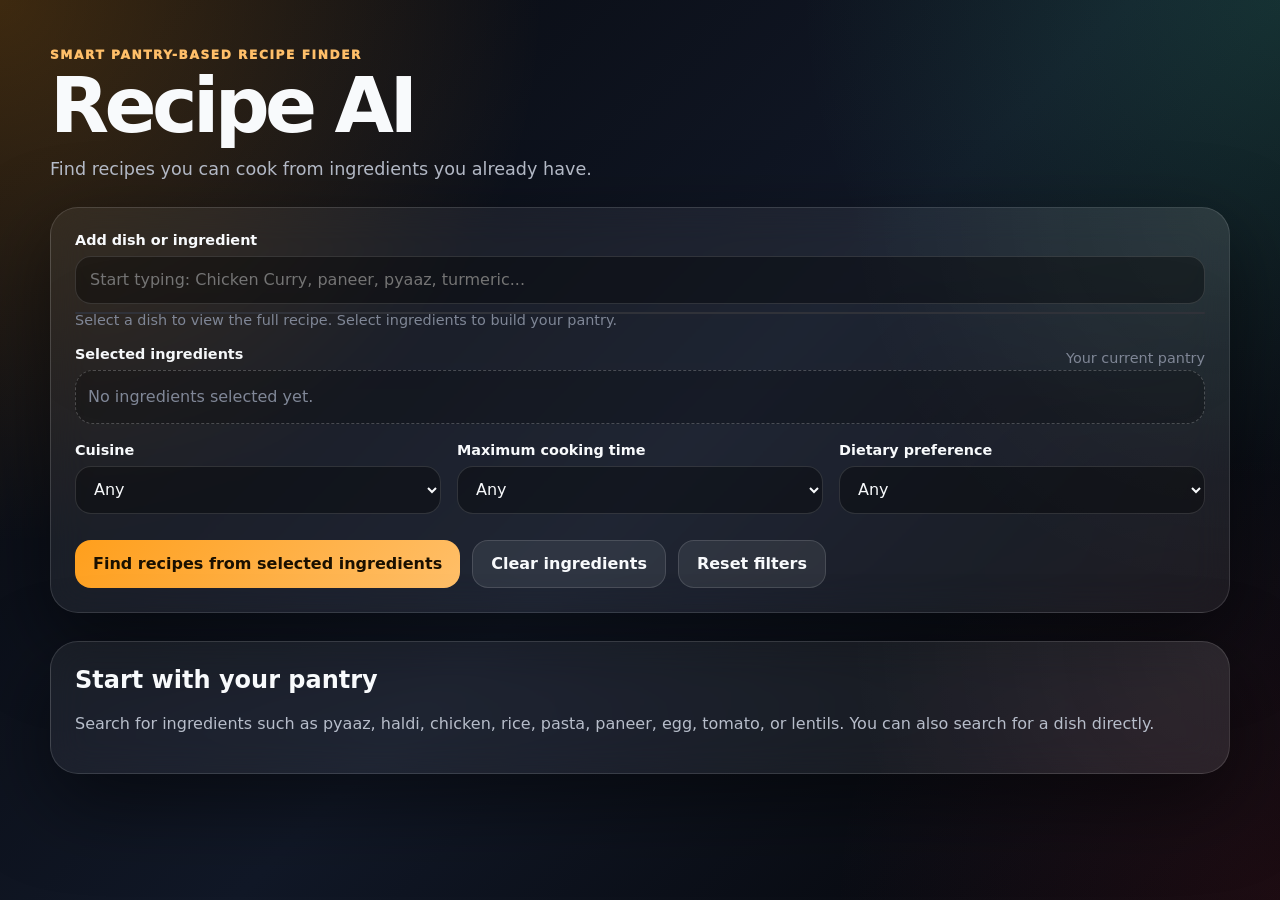
==== commit 35976c33: "Made changes after feedback from Shubham Mausasa. made the code modular Allowed customers to search " ====
--- a/recipe-app/index.html
+++ b/recipe-app/index.html
@@ -1,206 +1,120 @@
 <!DOCTYPE html>
 <html lang="en">
 <head>
-    <meta charset="UTF-8">
-    <meta name="viewport" content="width=device-width, initial-scale=1.0">
-    <title>RecipeAI — Smart Recipe Recommender</title>
-    <link rel="preconnect" href="https://fonts.googleapis.com">
-    <link href="https://fonts.googleapis.com/css2?family=Inter:wght@300;400;500;600;700;800;900&family=Playfair+Display:wght@400;600;700&display=swap" rel="stylesheet">
-    <link rel="stylesheet" href="css/styles.css">
+  <meta charset="UTF-8" />
+  <meta name="viewport" content="width=device-width, initial-scale=1.0" />
+
+  <title>Recipe AI</title>
+
+  <link rel="stylesheet" href="./css/styles.css" />
 </head>
+
 <body>
-    <div class="bg-grid"></div>
-    <div class="bg-orbs">
-        <div class="orb orb-1"></div>
-        <div class="orb orb-2"></div>
-        <div class="orb orb-3"></div>
-    </div>
-    <nav>
-        <div class="logo" id="logo" title="Click me 3 times...">
-            <div class="logo-icon">🍳</div>
-            Recipe<span>AI</span>
+  <div class="app">
+    <header class="hero">
+      <div>
+        <p class="eyebrow">Smart pantry-based recipe finder</p>
+        <h1>Recipe AI</h1>
+        <p class="subtitle">
+          Find recipes you can cook from ingredients you already have.
+        </p>
+      </div>
+    </header>
+
+    <form id="recipeForm" class="form-card">
+      <div class="form-group">
+        <label for="searchInput">Add dish or ingredient</label>
+
+        <div class="typeahead-wrapper">
+          <input
+            id="searchInput"
+            type="text"
+            placeholder="Start typing: Chicken Curry, paneer, pyaaz, turmeric..."
+            autocomplete="off"
+            role="combobox"
+            aria-autocomplete="list"
+            aria-expanded="false"
+          />
+
+          <div id="searchResults" class="typeahead-results"></div>
         </div>
-        <div class="nav-right">
-            <span class="nav-badge">Made By Krishv Jha</span>
-            <button class="google-signin-btn" id="googleSignInBtn" onclick="openGoogleSignIn()">
-                <svg width="18" height="18" viewBox="0 0 18 18" xmlns="http://www.w3.org/2000/svg"><path d="M17.64 9.2c0-.637-.057-1.251-.164-1.84H9v3.481h4.844a4.14 4.14 0 0 1-1.796 2.716v2.259h2.908c1.702-1.567 2.684-3.875 2.684-6.615z" fill="#4285F4"/><path d="M9 18c2.43 0 4.467-.806 5.956-2.18l-2.908-2.259c-.806.54-1.837.86-3.048.86-2.344 0-4.328-1.584-5.036-3.711H.957v2.332A8.997 8.997 0 0 0 9 18z" fill="#34A853"/><path d="M3.964 10.71A5.41 5.41 0 0 1 3.682 9c0-.593.102-1.17.282-1.71V4.958H.957A8.996 8.996 0 0 0 0 9c0 1.452.348 2.827.957 4.042l3.007-2.332z" fill="#FBBC05"/><path d="M9 3.58c1.321 0 2.508.454 3.44 1.345l2.582-2.58C13.463.891 11.426 0 9 0A8.997 8.997 0 0 0 .957 4.958L3.964 7.29C4.672 5.163 6.656 3.58 9 3.58z" fill="#EA4335"/></svg>
-                <span>Sign in</span>
-            </button>
-            <div class="user-pill" id="userPill" style="display:none;" onclick="openUserMenu()">
-                <img id="userAvatar" alt="" />
-                <span id="userName"></span>
-            </div>
+
+        <p class="input-help">
+          Select a dish to view the full recipe. Select ingredients to build your pantry.
+        </p>
+      </div>
+
+      <div class="form-group">
+        <div class="section-label-row">
+          <label>Selected ingredients</label>
+          <span class="small-muted">Your current pantry</span>
         </div>
-    </nav>
 
-    <!-- Google Sign In Modal -->
-    <div class="auth-modal" id="authModal" onclick="if(event.target===this)closeGoogleSignIn()">
-        <div class="auth-card">
-            <button class="auth-close" onclick="closeGoogleSignIn()">×</button>
-            <div class="auth-google-logo">
-                <svg width="28" height="28" viewBox="0 0 18 18" xmlns="http://www.w3.org/2000/svg"><path d="M17.64 9.2c0-.637-.057-1.251-.164-1.84H9v3.481h4.844a4.14 4.14 0 0 1-1.796 2.716v2.259h2.908c1.702-1.567 2.684-3.875 2.684-6.615z" fill="#4285F4"/><path d="M9 18c2.43 0 4.467-.806 5.956-2.18l-2.908-2.259c-.806.54-1.837.86-3.048.86-2.344 0-4.328-1.584-5.036-3.711H.957v2.332A8.997 8.997 0 0 0 9 18z" fill="#34A853"/><path d="M3.964 10.71A5.41 5.41 0 0 1 3.682 9c0-.593.102-1.17.282-1.71V4.958H.957A8.996 8.996 0 0 0 0 9c0 1.452.348 2.827.957 4.042l3.007-2.332z" fill="#FBBC05"/><path d="M9 3.58c1.321 0 2.508.454 3.44 1.345l2.582-2.58C13.463.891 11.426 0 9 0A8.997 8.997 0 0 0 .957 4.958L3.964 7.29C4.672 5.163 6.656 3.58 9 3.58z" fill="#EA4335"/></svg>
-            </div>
-            <h2 class="auth-title">Sign in to RecipeAI</h2>
-            <p class="auth-sub">Save your favorite recipes, sync across devices, and unlock personalized recommendations.</p>
-            <form class="auth-form" id="authForm" onsubmit="event.preventDefault();completeGoogleSignIn();">
-                <div class="auth-field">
-                    <label>Full name</label>
-                    <input type="text" id="authName" placeholder="Your name" required>
-                </div>
-                <div class="auth-field">
-                    <label>Email</label>
-                    <input type="email" id="authEmail" placeholder="you@gmail.com" required>
-                </div>
-                <button type="submit" class="auth-submit">Continue with Google</button>
-            </form>
-            <p class="auth-footer">By continuing, you agree to RecipeAI's terms of service. Your data stays on your device.</p>
+        <div id="selectedIngredients" class="selected-box"></div>
+      </div>
+
+      <div class="form-row">
+        <div class="form-group">
+          <label for="cuisine">Cuisine</label>
+          <select id="cuisine">
+            <option value="any">Any</option>
+            <option value="indian">Indian</option>
+            <option value="italian">Italian</option>
+            <option value="asian">Asian</option>
+            <option value="turkish">Turkish</option>
+            <option value="lebanese">Lebanese</option>
+            <option value="global">Global</option>
+          </select>
         </div>
-    </div>
 
-    <!-- User Menu -->
-    <div class="user-menu" id="userMenu" style="display:none;">
-        <div class="user-menu-header">
-            <img id="userMenuAvatar" alt="" />
-            <div>
-                <div class="user-menu-name" id="userMenuName"></div>
-                <div class="user-menu-email" id="userMenuEmail"></div>
-            </div>
+        <div class="form-group">
+          <label for="maxTime">Maximum cooking time</label>
+          <select id="maxTime">
+            <option value="any">Any</option>
+            <option value="15">15 minutes</option>
+            <option value="20">20 minutes</option>
+            <option value="25">25 minutes</option>
+            <option value="30">30 minutes</option>
+            <option value="35">35 minutes</option>
+            <option value="40">40 minutes</option>
+            <option value="45">45 minutes</option>
+            <option value="50">50 minutes</option>
+            <option value="60">60 minutes</option>
+          </select>
         </div>
-        <button class="user-menu-item" onclick="signOut()">
-            <span>↪</span> Sign out
+
+        <div class="form-group">
+          <label for="dietaryProfile">Dietary preference</label>
+          <select id="dietaryProfile">
+            <option value="any">Any</option>
+            <option value="vegetarian">Vegetarian</option>
+            <option value="eggetarian">Eggetarian</option>
+            <option value="nonVegetarian">Non-vegetarian</option>
+            <option value="hinduVeg">Hindu vegetarian</option>
+            <option value="hinduNonVeg">Hindu non-vegetarian</option>
+            <option value="halal">Halal</option>
+          </select>
+        </div>
+      </div>
+
+      <div class="action-row">
+        <button type="submit" class="primary-button">
+          Find recipes from selected ingredients
         </button>
-    </div>
-    <div class="container">
-        <div class="input-section" id="inputSection">
-            <h1 class="hero-title">What should we cook?</h1>
-            <p class="hero-sub">Tell me your ingredients, preferences, and cravings — I'll find the perfect recipe for you.</p>
-            <p class="personality-msg">👋 Hey there, Chef! I'm here to help you create something delicious today.</p>
-            <div class="input-card">
-                <div class="input-row">
-                    <div class="input-group full">
-                        <label class="input-label">🔎 Know a dish? Type it and I'll find the recipe</label>
-                        <div class="recipe-lookup">
-                            <input type="text" class="input-field" id="recipeLookup" placeholder="e.g. Margherita Pizza, Pad Thai, Falafel..." autocomplete="off">
-                            <button class="lookup-btn" onclick="findRecipeByName()">Find</button>
-                        </div>
-                        <div class="lookup-suggestions" id="lookupSuggestions"></div>
-                    </div>
-                </div>
-                <div class="input-divider"><span>or browse by ingredients</span></div>
-                <div class="input-row">
-                    <div class="input-group full">
-                        <label class="input-label">Input for Ingredients</label>
-                        <textarea class="input-field" id="ingredients" placeholder="What do you have? e.g. paneer, rice, tomatoes, onions, garlic..."></textarea>
-                    </div>
-                </div>
-                <div class="input-row">
-                    <div class="input-group full">
-                        <label class="input-label">Spices, Grains, Vegetables etc</label>
-                        <textarea class="input-field" id="spicesGrains" placeholder="e.g. cumin, basmati rice, spinach, turmeric, lentils..." style="min-height:60px"></textarea>
-                    </div>
-                </div>
-                <div class="input-group" style="margin-bottom: 16px;">
-                    <label class="input-label">Recipe Cuisine</label>
-                    <div class="cuisine-tags" id="cuisineTags">
-                        <div class="cuisine-tag" data-cuisine="indian">🇮🇳 Indian</div>
-                        <div class="cuisine-tag" data-cuisine="asian">🥢 Asian</div>
-                        <div class="cuisine-tag" data-cuisine="italian">🇮🇹 Italian</div>
-                        <div class="cuisine-tag" data-cuisine="turkish">🇹🇷 Turkish</div>
-                        <div class="cuisine-tag" data-cuisine="lebanese">🇱🇧 Lebanese</div>
-                        <div class="cuisine-tag" data-cuisine="mexican">🇲🇽 Mexican</div>
-                        <div class="cuisine-tag" data-cuisine="thai">🇹🇭 Thai</div>
-                        <div class="cuisine-tag" data-cuisine="japanese">🇯🇵 Japanese</div>
-                    </div>
-                </div>
-                <div class="input-group" style="margin-bottom: 24px;">
-                    <label class="input-label">Time Order Filter</label>
-                    <div class="time-filter" id="timeFilter">
-                        <button class="time-btn active" data-time="all">All</button>
-                        <button class="time-btn" data-time="15">Under 15m</button>
-                        <button class="time-btn" data-time="30">Under 30m</button>
-                        <button class="time-btn" data-time="60">Under 1hr</button>
-                        <button class="time-btn" data-time="120">Under 2hr</button>
-                    </div>
-                </div>
-                <button class="submit-btn" id="submitBtn" onclick="findRecipes()">
-                    <span class="btn-text">🔍 Find Recipes — Recommend for Me</span>
-                    <div class="spinner"></div>
-                </button>
-            </div>
-        </div>
-        <div class="results-section" id="resultsSection">
-            <div class="results-header">
-                <h2 class="results-title" id="resultsTitle">Your Recipes</h2>
-                <span class="results-count" id="resultsCount"></span>
-            </div>
-            <div class="sort-bar">
-                <button class="sort-btn active" data-sort="relevance" onclick="sortResults('relevance')">Best Match</button>
-                <button class="sort-btn" data-sort="time-asc" onclick="sortResults('time-asc')">Fastest First</button>
-                <button class="sort-btn" data-sort="time-desc" onclick="sortResults('time-desc')">Longest First</button>
-            </div>
-            <div class="recipe-grid" id="recipeGrid"></div>
-            <div class="no-results" id="noResults" style="display:none;">
-                <div class="no-results-emoji">🤔</div>
-                <h3>No recipes found</h3>
-                <p>Try different ingredients or loosen your filters. I'm sure we can find something tasty!</p>
-            </div>
-            <div class="suggested-section" id="suggestedSection">
-                <h3 class="suggested-title">💡 You might also like</h3>
-                <div class="suggested-grid" id="suggestedGrid"></div>
-            </div>
-        </div>
-    </div>
-    <div class="ai-mode-overlay" id="aiOverlay">
-        <nav class="ai-nav">
-            <div class="ai-logo">
-                <div class="ai-logo-icon">🧠</div>
-                RecipeAI <span class="ai-badge">ULTRA</span>
-            </div>
-            <button class="ai-close" onclick="closeAIMode()">← Back to Standard</button>
-        </nav>
-        <div class="ai-container">
-            <div class="ai-hero">
-                <h1>AI Chef Ultra Mode</h1>
-                <p>Next-generation recipe intelligence. Describe anything — a mood, a memory, a craving — and watch the magic happen. Under 5 seconds.</p>
-                <div class="ai-stats">
-                    <div class="ai-stat">
-                        <div class="ai-stat-val">&lt;5s</div>
-                        <div class="ai-stat-label">Response Time</div>
-                    </div>
-                    <div class="ai-stat">
-                        <div class="ai-stat-val">10K+</div>
-                        <div class="ai-stat-label">Recipe Knowledge</div>
-                    </div>
-                    <div class="ai-stat">
-                        <div class="ai-stat-val">∞</div>
-                        <div class="ai-stat-label">Creativity</div>
-                    </div>
-                </div>
-            </div>
-            <div class="ai-input-area">
-                <textarea class="ai-prompt-field" id="aiPrompt" placeholder="Describe anything you're craving — a mood, a memory, a flavor, a craving..."></textarea>
-                <div class="ai-controls">
-                    <div class="ai-options">
-                        <button class="ai-option active" data-style="creative" onclick="setAIStyle(this)">Creative</button>
-                        <button class="ai-option" data-style="traditional" onclick="setAIStyle(this)">Traditional</button>
-                        <button class="ai-option" data-style="fusion" onclick="setAIStyle(this)">Fusion</button>
-                        <button class="ai-option" data-style="healthy" onclick="setAIStyle(this)">Healthy</button>
-                    </div>
-                    <button class="ai-generate-btn" id="aiGenBtn" onclick="generateAIRecipe()">
-                        <span class="ai-btn-text">✨ Generate Recipe</span>
-                        <div class="spinner"></div>
-                    </button>
-                </div>
-            </div>
-            <div class="ai-typing-indicator" id="aiTyping">
-                <div class="typing-dots"><span></span><span></span><span></span></div>
-                <span>AI Chef is thinking...</span>
-            </div>
-            <div class="ai-result" id="aiResult"></div>
-        </div>
-    </div>
-    <div class="toast" id="toast"></div>
-    <script src="js/data.js"></script>
-    <script src="js/app.js"></script>
+
+        <button type="button" id="clearIngredientsButton" class="secondary-button">
+          Clear ingredients
+        </button>
+
+        <button type="button" id="resetFiltersButton" class="secondary-button">
+          Reset filters
+        </button>
+      </div>
+    </form>
+
+    <main id="results"></main>
+  </div>
+
+  <script type="module" src="./js/app.js"></script>
 </body>
-</html>
+</html>
--- a/recipe-app/css/styles.css
+++ b/recipe-app/css/styles.css
@@ -1,2694 +1,1062 @@
-* { margin: 0; padding: 0; box-sizing: border-box; }
-html { scroll-behavior: smooth; }
-
 :root {
-    /* Modern dark palette — emerald + cool ink */
-    --bg: #0a0d0c;
-    --bg-elevated: #11161a;
-    --surface: #131a1d;
-    --surface2: #1a2326;
-    --surface3: #243035;
-    --accent: #10b981;        /* emerald */
-    --accent2: #34d399;       /* light emerald */
-    --accent3: #f97316;       /* coral pop */
-    --accent-rgb: 16, 185, 129;
-    --secondary: #06b6d4;     /* cyan */
-    --text: #f0f4f3;          /* cool white */
-    --text-dim: #94a3a0;
-    --text-muted: #5e6b68;
-    --border: rgba(240, 244, 243, 0.06);
-    --border-strong: rgba(16, 185, 129, 0.18);
-    --glow: rgba(16, 185, 129, 0.15);
-    --radius: 14px;
-    --radius-sm: 10px;
-    --shadow-soft: 0 4px 24px rgba(0, 0, 0, 0.4);
-    --shadow-strong: 0 20px 60px rgba(0, 0, 0, 0.6);
+  --bg: #07080c;
+  --surface: rgba(255, 255, 255, 0.06);
+  --surface-strong: rgba(255, 255, 255, 0.1);
+  --surface-dark: rgba(0, 0, 0, 0.24);
+
+  --border: rgba(255, 255, 255, 0.13);
+  --border-strong: rgba(255, 255, 255, 0.22);
+
+  --text: #f8fafc;
+  --muted: #b7bdca;
+  --muted-2: #818898;
+
+  --accent: #ff9f1c;
+  --accent-2: #ffbf69;
+  --success: #3ddc97;
+  --danger: #ef476f;
+
+  --shadow: 0 28px 80px rgba(0, 0, 0, 0.5);
+
+  --radius-xl: 28px;
+  --radius-lg: 22px;
+  --radius-md: 16px;
+}
+
+* {
+  box-sizing: border-box;
+}
+
+html {
+  scroll-behavior: smooth;
 }
 
 body {
-    background: var(--bg);
-    color: var(--text);
-    font-family: 'Inter', -apple-system, sans-serif;
-    overflow-x: hidden;
-    min-height: 100vh;
-}
-
-/* ========== Animated Background ========== */
-.bg-grid {
-    position: fixed;
-    inset: 0;
-    background-image:
-        radial-gradient(circle at 20% 50%, rgba(108,92,231,0.06) 0%, transparent 50%),
-        radial-gradient(circle at 80% 20%, rgba(0,206,201,0.04) 0%, transparent 50%),
-        radial-gradient(circle at 50% 80%, rgba(162,155,254,0.03) 0%, transparent 50%);
-    z-index: 0;
-    pointer-events: none;
-}
-
-.bg-grid::after {
-    content: '';
-    position: absolute;
-    inset: 0;
-    background-image: linear-gradient(rgba(255,255,255,0.02) 1px, transparent 1px),
-                      linear-gradient(90deg, rgba(255,255,255,0.02) 1px, transparent 1px);
-    background-size: 60px 60px;
-}
-
-/* ========== Navigation ========== */
-nav {
-    position: fixed;
-    top: 0;
-    width: 100%;
-    z-index: 100;
-    padding: 18px 40px;
-    display: flex;
-    justify-content: space-between;
-    align-items: center;
-    background: rgba(10,10,15,0.7);
-    backdrop-filter: blur(24px);
-    -webkit-backdrop-filter: blur(24px);
-    border-bottom: 1px solid var(--border);
-}
-
-.logo {
-    font-weight: 800;
-    font-size: 20px;
-    letter-spacing: -0.5px;
-    cursor: pointer;
-    user-select: none;
-    display: flex;
-    align-items: center;
-    gap: 8px;
-    transition: all 0.3s;
-}
-
-.logo:hover { opacity: 0.8; }
-
-.logo-icon {
-    width: 32px;
-    height: 32px;
-    background: linear-gradient(135deg, var(--accent), var(--accent3));
-    border-radius: 8px;
-    display: flex;
-    align-items: center;
-    justify-content: center;
-    font-size: 18px;
-}
-
-.logo span { color: var(--accent2); }
-
-.nav-badge {
-    font-size: 10px;
-    font-weight: 600;
-    padding: 3px 8px;
-    background: var(--surface2);
-    border: 1px solid var(--border);
-    border-radius: 20px;
-    color: var(--text-dim);
-    letter-spacing: 1px;
-    text-transform: uppercase;
-}
-
-.nav-right {
-    display: flex;
-    align-items: center;
-    gap: 16px;
-}
-
-/* ========== Container ========== */
-.container {
-    position: relative;
-    z-index: 1;
-    max-width: 900px;
-    margin: 0 auto;
-    padding: 0 24px;
-}
-
-/* ========== Input Section ========== */
-.input-section {
-    min-height: 100vh;
-    display: flex;
+  margin: 0;
+  min-height: 100vh;
+  font-family: Inter, ui-sans-serif, system-ui, -apple-system, BlinkMacSystemFont, "Segoe UI", sans-serif;
+  color: var(--text);
+  background:
+    radial-gradient(circle at top left, rgba(255, 159, 28, 0.22), transparent 34rem),
+    radial-gradient(circle at top right, rgba(61, 220, 151, 0.14), transparent 30rem),
+    radial-gradient(circle at bottom right, rgba(239, 71, 111, 0.1), transparent 28rem),
+    linear-gradient(135deg, #07080c 0%, #111827 52%, #050507 100%);
+}
+
+body.modal-open {
+  overflow: hidden;
+}
+
+button,
+input,
+select {
+  font: inherit;
+}
+
+button {
+  cursor: pointer;
+}
+
+.app {
+  width: min(1180px, calc(100% - 32px));
+  margin: 0 auto;
+  padding: 48px 0;
+}
+
+/* Header */
+
+.hero {
+  margin-bottom: 28px;
+}
+
+.eyebrow {
+  margin: 0 0 8px;
+  color: var(--accent-2);
+  font-size: 0.76rem;
+  font-weight: 950;
+  text-transform: uppercase;
+  letter-spacing: 0.13em;
+}
+
+.hero h1 {
+  margin: 0;
+  font-size: clamp(2.6rem, 6vw, 5.2rem);
+  line-height: 0.95;
+  letter-spacing: -0.06em;
+}
+
+.subtitle {
+  max-width: 720px;
+  margin: 16px 0 0;
+  color: var(--muted);
+  font-size: 1.1rem;
+}
+
+/* Shells */
+
+.form-card,
+.results-shell,
+.empty-state,
+.recipe-detail-card {
+  background:
+    radial-gradient(circle at top right, rgba(255, 255, 255, 0.06), transparent 24rem),
+    var(--surface);
+  border: 1px solid var(--border);
+  border-radius: var(--radius-xl);
+  box-shadow: var(--shadow);
+  backdrop-filter: blur(18px);
+}
+
+.form-card {
+  padding: 24px;
+}
+
+main {
+  margin-top: 28px;
+}
+
+/* Form */
+
+.form-group {
+  margin-bottom: 18px;
+}
+
+.form-row {
+  display: grid;
+  grid-template-columns: repeat(3, minmax(0, 1fr));
+  gap: 16px;
+}
+
+.section-label-row {
+  display: flex;
+  align-items: center;
+  justify-content: space-between;
+  gap: 12px;
+}
+
+label {
+  display: block;
+  margin-bottom: 8px;
+  color: var(--text);
+  font-size: 0.9rem;
+  font-weight: 800;
+}
+
+.small-muted,
+.input-help {
+  color: var(--muted-2);
+  font-size: 0.9rem;
+}
+
+.input-help {
+  margin: 8px 0 0;
+}
+
+input,
+select {
+  width: 100%;
+  min-height: 48px;
+  border: 1px solid var(--border);
+  border-radius: var(--radius-md);
+  background: rgba(0, 0, 0, 0.35);
+  color: var(--text);
+  padding: 0 14px;
+  outline: none;
+}
+
+select option {
+  background: #11131b;
+  color: var(--text);
+}
+
+input:focus,
+select:focus {
+  border-color: var(--accent);
+  box-shadow: 0 0 0 4px rgba(255, 159, 28, 0.16);
+}
+
+/* Typeahead */
+
+.typeahead-wrapper {
+  position: relative;
+}
+
+.typeahead-results {
+  position: absolute;
+  z-index: 30;
+  top: calc(100% + 8px);
+  left: 0;
+  right: 0;
+  overflow: hidden;
+  border: 1px solid var(--border);
+  border-radius: 18px;
+  background: #11131b;
+  box-shadow: var(--shadow);
+}
+
+.typeahead-section-title {
+  padding: 10px 14px 6px;
+  color: var(--accent-2);
+  font-size: 0.75rem;
+  font-weight: 900;
+  letter-spacing: 0.08em;
+  text-transform: uppercase;
+}
+
+.typeahead-item {
+  width: 100%;
+  display: block;
+  border: 0;
+  background: transparent;
+  color: var(--text);
+  text-align: left;
+  padding: 12px 14px;
+}
+
+.typeahead-item:hover,
+.typeahead-item.active {
+  background: rgba(255, 255, 255, 0.08);
+}
+
+.typeahead-item-main {
+  display: block;
+  font-weight: 800;
+}
+
+.typeahead-item-sub {
+  display: block;
+  margin-top: 2px;
+  color: var(--muted-2);
+  font-size: 0.82rem;
+}
+
+/* Selected ingredients */
+
+.selected-box {
+  min-height: 54px;
+  display: flex;
+  flex-wrap: wrap;
+  gap: 10px;
+  align-items: center;
+  border: 1px dashed var(--border-strong);
+  border-radius: 18px;
+  padding: 12px;
+  background: rgba(0, 0, 0, 0.22);
+}
+
+.selected-placeholder {
+  color: var(--muted-2);
+}
+
+.selected-chip {
+  display: inline-flex;
+  align-items: center;
+  gap: 8px;
+  border: 1px solid rgba(255, 159, 28, 0.28);
+  border-radius: 999px;
+  background: rgba(255, 159, 28, 0.12);
+  color: var(--accent-2);
+  padding: 8px 12px;
+  font-size: 0.9rem;
+  font-weight: 750;
+}
+
+.chip-remove {
+  width: 20px;
+  height: 20px;
+  display: inline-grid;
+  place-items: center;
+  border: 0;
+  border-radius: 999px;
+  color: var(--accent-2);
+  background: rgba(255, 255, 255, 0.08);
+  line-height: 1;
+}
+
+/* Buttons */
+
+.action-row {
+  display: flex;
+  flex-wrap: wrap;
+  gap: 12px;
+  margin-top: 8px;
+}
+
+.primary-button,
+.secondary-button {
+  min-height: 48px;
+  border-radius: var(--radius-md);
+  padding: 0 18px;
+  font-weight: 900;
+  transition: transform 160ms ease, background 160ms ease, border-color 160ms ease;
+}
+
+.primary-button {
+  border: 0;
+  color: #1a1000;
+  background: linear-gradient(135deg, var(--accent), var(--accent-2));
+}
+
+.secondary-button {
+  color: var(--text);
+  background: rgba(255, 255, 255, 0.08);
+  border: 1px solid var(--border);
+}
+
+.primary-button:hover,
+.secondary-button:hover {
+  transform: translateY(-1px);
+}
+
+/* Results */
+
+.results-shell {
+  padding: 24px;
+}
+
+.results-header {
+  display: flex;
+  justify-content: space-between;
+  gap: 18px;
+  align-items: flex-start;
+  margin-bottom: 16px;
+}
+
+.results-header h2 {
+  margin: 0;
+  font-size: clamp(1.6rem, 3vw, 2.4rem);
+  letter-spacing: -0.04em;
+}
+
+.result-counts,
+.active-filters {
+  display: flex;
+  flex-wrap: wrap;
+  gap: 8px;
+}
+
+.result-counts span,
+.active-filters span {
+  border: 1px solid var(--border);
+  border-radius: 999px;
+  padding: 8px 12px;
+  color: var(--muted);
+  background: rgba(255, 255, 255, 0.05);
+  font-size: 0.86rem;
+  font-weight: 750;
+}
+
+.active-filters {
+  margin-bottom: 24px;
+}
+
+/* Recipe cards */
+
+.recipe-group {
+  margin-top: 28px;
+}
+
+.recipe-group-header h3 {
+  margin: 0;
+  font-size: 1.3rem;
+}
+
+.recipe-group-header p {
+  margin: 6px 0 14px;
+  color: var(--muted);
+}
+
+.recipe-grid {
+  display: grid;
+  grid-template-columns: repeat(2, minmax(0, 1fr));
+  gap: 16px;
+}
+
+.recipe-card {
+  border: 1px solid var(--border);
+  border-radius: 24px;
+  background:
+    radial-gradient(circle at top right, rgba(255, 159, 28, 0.1), transparent 16rem),
+    radial-gradient(circle at bottom left, rgba(61, 220, 151, 0.08), transparent 14rem),
+    linear-gradient(180deg, rgba(255,255,255,0.085), rgba(255,255,255,0.035));
+  padding: 18px;
+  overflow: hidden;
+}
+
+.compact-recipe-card {
+  display: flex;
+  flex-direction: column;
+  min-height: 340px;
+  transition: transform 160ms ease, border-color 160ms ease, background 160ms ease;
+}
+
+.compact-recipe-card:hover {
+  transform: translateY(-3px);
+  border-color: rgba(255, 159, 28, 0.45);
+}
+
+.card-topline {
+  display: flex;
+  justify-content: space-between;
+  gap: 10px;
+  margin-bottom: 12px;
+}
+
+.time-pill,
+.difficulty-pill {
+  border-radius: 999px;
+  padding: 7px 10px;
+  font-size: 0.78rem;
+  font-weight: 900;
+  color: var(--text);
+  background: rgba(255,255,255,0.1);
+}
+
+.recipe-card h4 {
+  margin: 0 0 14px;
+  font-size: 1.35rem;
+  letter-spacing: -0.03em;
+}
+
+.why-text {
+  color: var(--muted);
+  line-height: 1.5;
+  min-height: 64px;
+  margin-bottom: 18px;
+}
+
+.compact-card-section {
+  margin-top: 14px;
+}
+
+.compact-card-section + .compact-card-section {
+  margin-top: 16px;
+}
+
+.compact-label-row strong {
+  display: block;
+  margin-bottom: 8px;
+  font-size: 0.88rem;
+}
+
+.mini-chip-row,
+.missing-actions {
+  display: flex;
+  flex-wrap: wrap;
+  gap: 8px;
+}
+
+.missing-actions {
+  margin-bottom: 4px;
+}
+
+.mini-chip,
+.missing-chip {
+  border-radius: 999px;
+  padding: 7px 10px;
+  font-size: 0.82rem;
+  font-weight: 750;
+}
+
+.mini-chip {
+  color: var(--success);
+  background: rgba(61, 220, 151, 0.12);
+  border: 1px solid rgba(61, 220, 151, 0.27);
+}
+
+.missing-chip {
+  color: var(--accent-2);
+  background: rgba(255, 159, 28, 0.11);
+  border: 1px solid rgba(255, 159, 28, 0.3);
+}
+
+.muted-text {
+  color: var(--muted-2);
+}
+
+.cook-mode-button {
+  width: 100%;
+  min-height: 44px;
+  margin-top: 22px;
+  border: 0;
+  border-radius: 14px;
+  color: #1a1000;
+  background: linear-gradient(135deg, var(--accent), var(--accent-2));
+  font-weight: 950;
+  box-shadow: 0 12px 30px rgba(255, 159, 28, 0.14);
+}
+
+.cook-mode-button:hover {
+  transform: translateY(-1px);
+  box-shadow: 0 16px 36px rgba(255, 159, 28, 0.2);
+}
+
+/* Cook modal */
+
+.cook-modal {
+  position: fixed;
+  inset: 0;
+  z-index: 999;
+  display: grid;
+  place-items: center;
+  padding: 24px;
+}
+
+.cook-modal-backdrop {
+  position: absolute;
+  inset: 0;
+  background: rgba(3, 6, 12, 0.78);
+  backdrop-filter: blur(12px);
+}
+
+.cook-modal-panel {
+  position: relative;
+  z-index: 1;
+  width: min(880px, 100%);
+  max-height: 86vh;
+  overflow: auto;
+  border: 1px solid var(--border-strong);
+  border-radius: 26px;
+  background:
+    radial-gradient(circle at top left, rgba(255, 159, 28, 0.16), transparent 26rem),
+    radial-gradient(circle at top right, rgba(61, 220, 151, 0.12), transparent 24rem),
+    linear-gradient(145deg, #161a22, #0d1118);
+  box-shadow: 0 40px 120px rgba(0, 0, 0, 0.68);
+}
+
+.cook-modal-close {
+  position: sticky;
+  top: 18px;
+  float: right;
+  z-index: 3;
+  width: 42px;
+  height: 42px;
+  margin: 18px 18px 0 0;
+  border: 1px solid var(--border);
+  border-radius: 999px;
+  color: var(--text);
+  background: rgba(0, 0, 0, 0.38);
+  font-size: 1.5rem;
+  line-height: 1;
+}
+
+.cook-modal-hero {
+  display: flex;
+  justify-content: space-between;
+  gap: 24px;
+  padding: 24px 28px 18px;
+  border-bottom: 1px solid var(--border);
+}
+
+.cook-modal-hero h2 {
+  margin: 0;
+  font-size: clamp(2rem, 4vw, 3.3rem);
+  line-height: 0.98;
+  letter-spacing: -0.065em;
+}
+
+.cook-modal-meta {
+  display: flex;
+  flex-wrap: wrap;
+  gap: 8px;
+  margin-top: 12px;
+}
+
+.cook-modal-meta span {
+  border: 1px solid var(--border);
+  border-radius: 999px;
+  padding: 6px 10px;
+  color: var(--muted);
+  background: rgba(255, 255, 255, 0.06);
+  font-size: 0.78rem;
+  font-weight: 800;
+}
+
+.cook-readiness {
+  align-self: flex-start;
+  border-radius: 999px;
+  padding: 8px 12px;
+  font-size: 0.76rem;
+  font-weight: 950;
+  white-space: nowrap;
+}
+
+.cook-readiness.ready {
+  color: #07130e;
+  background: var(--success);
+}
+
+.cook-readiness.almost {
+  color: #1a1000;
+  background: linear-gradient(135deg, var(--accent), var(--accent-2));
+}
+
+.cook-modal-body {
+  display: grid;
+  gap: 12px;
+  padding: 18px 28px 26px;
+}
+
+.cook-summary-grid {
+  display: grid;
+  grid-template-columns: repeat(2, minmax(0, 1fr));
+  gap: 10px;
+}
+
+.cook-summary-card,
+.cook-modal-section {
+  border: 1px solid var(--border);
+  border-radius: 20px;
+  background: rgba(255, 255, 255, 0.055);
+}
+
+.cook-summary-card {
+  padding: 14px;
+  border-radius: 18px;
+}
+
+.cook-summary-card span {
+  display: block;
+  margin-bottom: 6px;
+  color: var(--muted-2);
+  font-size: 0.68rem;
+  font-weight: 950;
+  text-transform: uppercase;
+  letter-spacing: 0.12em;
+}
+
+.cook-summary-card strong {
+  display: block;
+  color: var(--text);
+  font-size: 0.96rem;
+}
+
+.cook-summary-card p {
+  margin: 6px 0 0;
+  color: var(--muted);
+  font-size: 0.88rem;
+  line-height: 1.4;
+}
+
+.cook-modal-section {
+  padding: 16px;
+}
+
+.cook-section-title {
+  display: flex;
+  align-items: flex-start;
+  gap: 10px;
+  margin-bottom: 12px;
+}
+
+.cook-section-title > span {
+  min-width: 36px;
+  height: 36px;
+  display: inline-grid;
+  place-items: center;
+  border-radius: 12px;
+  color: #1a1000;
+  background: linear-gradient(135deg, var(--accent), var(--accent-2));
+  font-size: 0.9rem;
+  font-weight: 950;
+}
+
+.cook-section-title p {
+  margin: 0 0 2px;
+  color: var(--accent-2);
+  font-size: 0.66rem;
+  font-weight: 950;
+  text-transform: uppercase;
+  letter-spacing: 0.12em;
+}
+
+.cook-section-title h3 {
+  margin: 0;
+  font-size: 1.12rem;
+  letter-spacing: -0.04em;
+}
+
+.cook-ingredient-grid {
+  display: flex;
+  flex-wrap: wrap;
+  gap: 7px;
+}
+
+.cook-ingredient-grid span {
+  display: inline-flex;
+  align-items: center;
+  min-height: 31px;
+  border: 1px solid var(--border);
+  border-radius: 999px;
+  padding: 6px 10px;
+  color: var(--text);
+  background: rgba(255, 255, 255, 0.07);
+  font-size: 0.78rem;
+  font-weight: 760;
+}
+
+.cook-two-column {
+  display: grid;
+  grid-template-columns: repeat(2, minmax(0, 1fr));
+  gap: 12px;
+}
+
+.cook-two-column strong {
+  display: block;
+  margin-bottom: 10px;
+}
+
+.cook-chip-list {
+  display: flex;
+  flex-wrap: wrap;
+  gap: 7px;
+}
+
+.shopping-callout {
+  background:
+    radial-gradient(circle at top right, rgba(239, 71, 111, 0.16), transparent 16rem),
+    rgba(255, 255, 255, 0.055);
+}
+
+.shopping-list-premium {
+  display: grid;
+  gap: 8px;
+}
+
+.shopping-item {
+  display: flex;
+  align-items: center;
+  justify-content: space-between;
+  gap: 14px;
+  border: 1px solid rgba(255, 159, 28, 0.24);
+  border-radius: 14px;
+  padding: 10px 12px;
+  background: rgba(255, 159, 28, 0.09);
+}
+
+.shopping-item span,
+.shopping-item small {
+  font-size: 0.86rem;
+}
+
+.shopping-item span {
+  color: var(--accent-2);
+  font-weight: 850;
+}
+
+.shopping-item small {
+  color: var(--muted);
+  font-weight: 850;
+}
+
+.method-callout {
+  background:
+    radial-gradient(circle at top right, rgba(61, 220, 151, 0.12), transparent 16rem),
+    rgba(255, 255, 255, 0.055);
+}
+
+.cook-method-list {
+  display: grid;
+  gap: 8px;
+}
+
+.cook-method-step {
+  display: grid;
+  grid-template-columns: 38px 1fr;
+  gap: 10px;
+  align-items: flex-start;
+  border: 1px solid var(--border);
+  border-radius: 14px;
+  padding: 10px 12px;
+  background: rgba(0, 0, 0, 0.22);
+}
+
+.cook-method-step span {
+  width: 30px;
+  height: 30px;
+  display: inline-grid;
+  place-items: center;
+  border-radius: 10px;
+  color: var(--success);
+  background: rgba(61, 220, 151, 0.13);
+  font-size: 0.72rem;
+  font-weight: 950;
+}
+
+.cook-method-step p {
+  margin: 0;
+  color: var(--muted);
+  font-size: 0.9rem;
+  line-height: 1.42;
+}
+
+/* Compact direct dish lookup */
+
+.dish-cook-view {
+  border: 1px solid var(--border-strong);
+  border-radius: 32px;
+  overflow: hidden;
+  background:
+    radial-gradient(circle at top left, rgba(255, 159, 28, 0.16), transparent 26rem),
+    radial-gradient(circle at top right, rgba(61, 220, 151, 0.12), transparent 24rem),
+    linear-gradient(145deg, #161a22, #0d1118);
+  box-shadow: var(--shadow);
+}
+
+.compact-dish-view {
+  max-width: 900px;
+  margin: 0 auto;
+  border-radius: 26px;
+}
+
+.dish-cook-hero {
+  display: flex;
+  justify-content: space-between;
+  gap: 24px;
+  padding: 24px 28px 18px;
+  border-bottom: 1px solid var(--border);
+}
+
+.compact-dish-hero {
+  padding: 22px 26px 16px;
+}
+
+.dish-cook-hero h2 {
+  margin: 0;
+  font-size: clamp(2rem, 4vw, 3.2rem);
+  line-height: 0.96;
+  letter-spacing: -0.065em;
+}
+
+.dish-cook-body {
+  display: grid;
+  gap: 12px;
+  padding: 18px 28px 26px;
+}
+
+.compact-dish-body {
+  gap: 12px;
+  padding: 16px 26px 24px;
+}
+
+.compact-section {
+  padding: 14px;
+  border-radius: 18px;
+}
+
+.compact-ingredient-grid {
+  gap: 7px;
+}
+
+.compact-ingredient-grid span {
+  min-height: 30px;
+  padding: 6px 10px;
+  font-size: 0.78rem;
+}
+
+.compact-method-list {
+  gap: 7px;
+}
+
+.compact-method-step {
+  grid-template-columns: 36px 1fr;
+  gap: 9px;
+  padding: 9px 11px;
+  border-radius: 13px;
+}
+
+.compact-method-step span {
+  width: 28px;
+  height: 28px;
+  border-radius: 9px;
+  font-size: 0.7rem;
+}
+
+.compact-method-step p {
+  font-size: 0.86rem;
+  line-height: 1.38;
+}
+
+/* Collapsed secondary dish sections */
+
+.dish-accordion {
+  border: 1px solid var(--border);
+  border-radius: 18px;
+  background: rgba(255, 255, 255, 0.045);
+  overflow: hidden;
+}
+
+.dish-accordion summary {
+  display: flex;
+  align-items: center;
+  gap: 10px;
+  cursor: pointer;
+  list-style: none;
+  padding: 13px 15px;
+  color: var(--accent-2);
+  font-weight: 950;
+}
+
+.dish-accordion summary::-webkit-details-marker {
+  display: none;
+}
+
+.dish-accordion summary::before {
+  content: "▸";
+  transition: transform 160ms ease;
+}
+
+.dish-accordion[open] summary::before {
+  transform: rotate(90deg);
+}
+
+.dish-logic-grid {
+  display: grid;
+  grid-template-columns: repeat(2, minmax(0, 1fr));
+  gap: 12px;
+}
+
+.compact-logic-grid {
+  padding: 0 14px 14px;
+  gap: 10px;
+}
+
+.dish-logic-grid > div {
+  border: 1px solid var(--border);
+  border-radius: 15px;
+  padding: 12px;
+  background: rgba(0, 0, 0, 0.16);
+}
+
+.compact-logic-grid > div {
+  padding: 10px;
+  border-radius: 13px;
+}
+
+.dish-logic-grid strong {
+  display: block;
+  margin-bottom: 8px;
+  color: var(--text);
+  font-size: 0.86rem;
+}
+
+.dish-notes-grid {
+  display: grid;
+  grid-template-columns: repeat(3, minmax(0, 1fr));
+  gap: 10px;
+}
+
+.compact-notes-grid {
+  padding: 0 14px 14px;
+  gap: 10px;
+}
+
+.dish-note-card {
+  border: 1px solid var(--border);
+  border-radius: 14px;
+  padding: 12px;
+  background: rgba(0, 0, 0, 0.18);
+}
+
+.dish-note-card strong {
+  display: block;
+  margin-bottom: 7px;
+  color: var(--text);
+  font-size: 0.9rem;
+}
+
+.dish-note-card ul {
+  margin: 0;
+  padding-left: 17px;
+  color: var(--muted);
+}
+
+.dish-note-card li {
+  margin: 5px 0;
+  font-size: 0.82rem;
+  line-height: 1.36;
+}
+
+/* Empty state */
+
+.empty-state {
+  padding: 24px;
+  color: var(--muted);
+}
+
+.empty-state h2,
+.empty-state h3 {
+  color: var(--text);
+  margin-top: 0;
+}
+
+/* Responsive */
+
+@media (max-width: 900px) {
+  .dish-cook-hero {
     flex-direction: column;
-    align-items: center;
-    justify-content: center;
-    padding-top: 80px;
-    transition: all 0.5s cubic-bezier(0.4, 0, 0.2, 1);
-}
-
-.input-section.collapsed {
-    min-height: auto;
-    padding-top: 100px;
-    padding-bottom: 40px;
-}
-
-.hero-title {
-    font-family: 'Playfair Display', serif;
-    font-size: 52px;
-    font-weight: 700;
-    text-align: center;
-    margin-bottom: 12px;
-    background: linear-gradient(135deg, #fff 30%, var(--accent2));
-    -webkit-background-clip: text;
-    -webkit-text-fill-color: transparent;
-    line-height: 1.15;
-}
-
-.hero-sub {
-    text-align: center;
-    color: var(--text-dim);
-    font-size: 16px;
-    margin-bottom: 48px;
-    max-width: 500px;
-    line-height: 1.6;
-}
-
-.personality-msg {
-    text-align: center;
-    color: var(--accent2);
-    font-size: 14px;
-    font-weight: 500;
-    margin-bottom: 32px;
-    opacity: 0;
-    animation: fadeUp 0.6s 0.4s forwards;
-}
-
-@keyframes fadeUp {
-    from { opacity: 0; transform: translateY(10px); }
-    to { opacity: 1; transform: translateY(0); }
-}
-
-/* ========== Input Card ========== */
-.input-card {
-    background: var(--surface);
-    border: 1px solid var(--border);
-    border-radius: var(--radius);
-    padding: 36px;
-    width: 100%;
-    max-width: 680px;
-    box-shadow: 0 20px 60px rgba(0,0,0,0.4), 0 0 80px rgba(108,92,231,0.05);
-}
-
-.input-row {
-    display: grid;
-    grid-template-columns: 1fr 1fr;
-    gap: 16px;
-    margin-bottom: 16px;
-}
-
-.input-group {
-    display: flex;
+    padding: 22px 20px 16px;
+  }
+
+  .dish-cook-body {
+    padding: 16px 20px 22px;
+  }
+
+  .compact-dish-view {
+    max-width: 100%;
+  }
+
+  .dish-logic-grid,
+  .dish-notes-grid,
+  .compact-notes-grid {
+    grid-template-columns: 1fr;
+  }
+}
+
+@media (max-width: 820px) {
+  .form-row,
+  .recipe-grid,
+  .cook-summary-grid,
+  .cook-two-column {
+    grid-template-columns: 1fr;
+  }
+
+  .results-header,
+  .cook-modal-hero {
     flex-direction: column;
-    gap: 6px;
-}
-
-.input-group.full { grid-column: 1 / -1; }
-
-.input-label {
-    font-size: 12px;
-    font-weight: 600;
-    color: var(--text-dim);
-    text-transform: uppercase;
-    letter-spacing: 1px;
-}
-
-.input-field {
-    background: var(--surface2);
-    border: 1px solid var(--border);
-    border-radius: var(--radius-sm);
-    padding: 12px 16px;
-    color: var(--text);
-    font-size: 14px;
-    font-family: inherit;
-    outline: none;
-    transition: border-color 0.2s, box-shadow 0.2s;
-}
-
-.input-field:focus {
-    border-color: var(--accent);
-    box-shadow: 0 0 0 3px rgba(108,92,231,0.15);
-}
-
-.input-field::placeholder { color: var(--text-muted); }
-
-textarea.input-field {
-    resize: vertical;
-    min-height: 80px;
-}
-
-select.input-field {
-    cursor: pointer;
-    appearance: none;
-    background-image: url("data:image/svg+xml,%3Csvg xmlns='http://www.w3.org/2000/svg' width='12' height='12' fill='%238888aa' viewBox='0 0 16 16'%3E%3Cpath d='M8 11L3 6h10z'/%3E%3C/svg%3E");
-    background-repeat: no-repeat;
-    background-position: right 14px center;
-    padding-right: 36px;
-}
-
-/* ========== Toggle Switches ========== */
-.toggles-row {
-    display: flex;
-    gap: 24px;
-    margin-bottom: 20px;
-    flex-wrap: wrap;
-}
-
-.toggle-item {
-    display: flex;
-    align-items: center;
-    gap: 10px;
-    cursor: pointer;
-}
-
-.toggle-item label {
-    font-size: 13px;
-    font-weight: 500;
-    color: var(--text-dim);
-    cursor: pointer;
-}
-
-.toggle-switch {
-    position: relative;
-    width: 44px;
-    height: 24px;
-}
-
-.toggle-switch input { opacity: 0; width: 0; height: 0; }
-
-.toggle-slider {
-    position: absolute;
-    inset: 0;
-    background: var(--surface3);
+  }
+
+  .app {
+    width: min(100% - 20px, 1180px);
+    padding: 24px 0;
+  }
+
+  .form-card,
+  .results-shell {
+    border-radius: 22px;
+    padding: 18px;
+  }
+
+  .hero h1 {
+    letter-spacing: -0.05em;
+  }
+
+  .cook-modal {
+    padding: 10px;
+  }
+
+  .cook-modal-panel {
+    max-height: 92vh;
     border-radius: 24px;
-    cursor: pointer;
-    transition: background 0.3s;
-}
-
-.toggle-slider::before {
-    content: '';
-    position: absolute;
-    left: 3px;
-    top: 3px;
-    width: 18px;
-    height: 18px;
-    background: var(--text-dim);
-    border-radius: 50%;
-    transition: all 0.3s;
-}
-
-.toggle-switch input:checked + .toggle-slider { background: var(--accent); }
-.toggle-switch input:checked + .toggle-slider::before { transform: translateX(20px); background: #fff; }
-
-/* ========== Cuisine Tags ========== */
-.cuisine-tags {
-    display: flex;
-    flex-wrap: wrap;
-    gap: 8px;
-    margin-bottom: 20px;
-}
-
-.cuisine-tag {
-    padding: 8px 16px;
-    border-radius: 20px;
-    font-size: 13px;
-    font-weight: 500;
-    background: var(--surface2);
-    border: 1px solid var(--border);
-    color: var(--text-dim);
-    cursor: pointer;
-    transition: all 0.2s;
-    user-select: none;
-}
-
-.cuisine-tag:hover { border-color: var(--accent); color: var(--text); }
-.cuisine-tag.active { background: var(--accent); border-color: var(--accent); color: #fff; }
-
-/* ========== Time Filter ========== */
-.time-filter {
-    display: flex;
-    gap: 8px;
-    margin-bottom: 24px;
-}
-
-.time-btn {
-    padding: 8px 16px;
-    border-radius: 20px;
-    font-size: 12px;
-    font-weight: 600;
-    background: var(--surface2);
-    border: 1px solid var(--border);
-    color: var(--text-dim);
-    cursor: pointer;
-    transition: all 0.2s;
-    text-transform: uppercase;
-    letter-spacing: 0.5px;
-}
-
-.time-btn:hover { border-color: var(--accent3); color: var(--text); }
-.time-btn.active { background: var(--accent3); border-color: var(--accent3); color: #fff; }
-
-/* ========== Submit Button ========== */
-.submit-btn {
-    width: 100%;
-    padding: 16px;
-    border: none;
-    border-radius: var(--radius-sm);
-    background: linear-gradient(135deg, var(--accent), #8b5cf6);
-    color: #fff;
-    font-size: 15px;
-    font-weight: 600;
-    font-family: inherit;
-    cursor: pointer;
-    transition: all 0.3s;
-    position: relative;
-    overflow: hidden;
-}
-
-.submit-btn:hover {
-    transform: translateY(-1px);
-    box-shadow: 0 8px 30px rgba(108,92,231,0.4);
-}
-
-.submit-btn:active { transform: translateY(0); }
-.submit-btn:disabled { opacity: 0.5; cursor: not-allowed; transform: none; }
-
-.submit-btn .spinner {
-    display: none;
-    width: 20px;
-    height: 20px;
-    border: 2px solid rgba(255,255,255,0.3);
-    border-top-color: #fff;
-    border-radius: 50%;
-    animation: spin 0.6s linear infinite;
-    margin: 0 auto;
-}
-
-.submit-btn.loading .btn-text { display: none; }
-.submit-btn.loading .spinner { display: block; }
-
-@keyframes spin { to { transform: rotate(360deg); } }
-
-/* ========== Results Section ========== */
-.results-section {
-    display: none;
-    padding-bottom: 80px;
-}
-
-.results-section.visible { display: block; }
-
-.results-header {
-    display: flex;
-    justify-content: space-between;
-    align-items: center;
-    margin-bottom: 24px;
-    flex-wrap: wrap;
-    gap: 12px;
-}
-
-.results-title { font-size: 24px; font-weight: 700; }
-
-.results-count {
-    font-size: 13px;
-    color: var(--text-dim);
-    background: var(--surface2);
-    padding: 6px 14px;
-    border-radius: 20px;
-}
-
-.sort-bar { display: flex; gap: 8px; margin-bottom: 24px; }
-
-.sort-btn {
-    padding: 6px 14px;
-    border-radius: 8px;
-    font-size: 12px;
-    font-weight: 500;
-    background: transparent;
-    border: 1px solid var(--border);
-    color: var(--text-dim);
-    cursor: pointer;
-    transition: all 0.2s;
-}
-
-.sort-btn.active { background: var(--surface2); color: var(--text); border-color: var(--accent); }
-
-/* ========== Recipe Cards ========== */
-.recipe-grid { display: grid; gap: 20px; }
-
-.recipe-card {
-    background: var(--surface);
-    border: 1px solid var(--border);
-    border-radius: var(--radius);
-    padding: 28px;
-    transition: all 0.3s;
-    cursor: pointer;
-    position: relative;
-    overflow: hidden;
-    animation: cardIn 0.4s ease-out both;
-}
-
-.recipe-card::before {
-    content: '';
-    position: absolute;
-    top: 0; left: 0; right: 0;
-    height: 3px;
-    background: linear-gradient(90deg, var(--accent), var(--accent3));
-    opacity: 0;
-    transition: opacity 0.3s;
-}
-
-.recipe-card:hover {
-    border-color: rgba(108,92,231,0.3);
-    transform: translateY(-2px);
-    box-shadow: 0 12px 40px rgba(0,0,0,0.3);
-}
-
-.recipe-card:hover::before { opacity: 1; }
-
-@keyframes cardIn {
-    from { opacity: 0; transform: translateY(20px); }
-    to { opacity: 1; transform: translateY(0); }
-}
-
-.recipe-card-header {
-    display: flex;
-    justify-content: space-between;
-    align-items: flex-start;
-    margin-bottom: 12px;
-    gap: 16px;
-}
-
-.recipe-name {
-    font-size: 20px;
-    font-weight: 700;
-    font-family: 'Playfair Display', serif;
-}
-
-.recipe-cuisine {
-    font-size: 11px;
-    font-weight: 600;
-    padding: 4px 10px;
-    border-radius: 6px;
-    text-transform: uppercase;
-    letter-spacing: 0.5px;
-    white-space: nowrap;
-    flex-shrink: 0;
-}
-
-.cuisine-indian { background: rgba(255,153,0,0.15); color: #ff9900; }
-.cuisine-asian { background: rgba(255,71,87,0.15); color: #ff4757; }
-.cuisine-italian { background: rgba(46,213,115,0.15); color: #2ed573; }
-.cuisine-turkish { background: rgba(255,107,107,0.15); color: #ff6b6b; }
-.cuisine-lebanese { background: rgba(116,185,255,0.15); color: #74b9ff; }
-.cuisine-mexican { background: rgba(253,203,110,0.15); color: #fdcb6e; }
-.cuisine-thai { background: rgba(0,206,201,0.15); color: #00cec9; }
-.cuisine-japanese { background: rgba(232,67,147,0.15); color: #e84393; }
-
-.recipe-desc {
-    color: var(--text-dim);
-    font-size: 14px;
-    line-height: 1.6;
-    margin-bottom: 16px;
-}
-
-.recipe-meta {
-    display: flex;
-    gap: 16px;
-    flex-wrap: wrap;
-    margin-bottom: 16px;
-}
-
-.meta-item {
-    display: flex;
-    align-items: center;
-    gap: 6px;
-    font-size: 13px;
-    color: var(--text-dim);
-}
-
-.meta-icon { font-size: 16px; }
-
-.recipe-tags { display: flex; flex-wrap: wrap; gap: 6px; }
-
-.recipe-tag {
-    font-size: 11px;
-    padding: 4px 10px;
-    border-radius: 6px;
-    background: var(--surface2);
-    color: var(--text-muted);
-    font-weight: 500;
-}
-
-.recipe-tag.veg { background: rgba(46,213,115,0.12); color: #2ed573; }
-.recipe-tag.egg { background: rgba(253,203,110,0.12); color: #fdcb6e; }
-
-.match-score {
-    position: absolute;
-    top: 16px;
-    right: 16px;
-    font-size: 11px;
-    font-weight: 700;
-    padding: 4px 10px;
-    border-radius: 6px;
-    background: rgba(108,92,231,0.15);
-    color: var(--accent2);
-}
-
-/* ========== Recipe Detail (Expanded) ========== */
-.recipe-detail {
-    display: none;
-    margin-top: 20px;
-    padding-top: 20px;
-    border-top: 1px solid var(--border);
-}
-
-.recipe-card.expanded .recipe-detail { display: block; }
-
-.detail-section { margin-bottom: 16px; }
-
-.detail-title {
-    font-size: 13px;
-    font-weight: 600;
-    color: var(--accent2);
-    text-transform: uppercase;
-    letter-spacing: 1px;
-    margin-bottom: 8px;
-}
-
-.ingredient-list {
-    list-style: none;
-    display: grid;
-    grid-template-columns: 1fr 1fr;
-    gap: 6px;
-}
-
-.ingredient-list li {
-    font-size: 13px;
-    color: var(--text-dim);
-    padding-left: 16px;
-    position: relative;
-}
-
-.ingredient-list li::before {
-    content: '\2022';
-    position: absolute;
-    left: 0;
-    color: var(--accent3);
-}
-
-.steps-list {
-    list-style: none;
-    counter-reset: step;
-}
-
-.steps-list li {
-    counter-increment: step;
-    font-size: 13px;
-    color: var(--text-dim);
-    line-height: 1.7;
-    padding-left: 28px;
-    position: relative;
-    margin-bottom: 8px;
-}
-
-.steps-list li::before {
-    content: counter(step);
-    position: absolute;
-    left: 0;
-    width: 20px;
-    height: 20px;
-    border-radius: 50%;
-    background: var(--surface3);
-    color: var(--accent2);
-    font-size: 11px;
-    font-weight: 700;
-    display: flex;
-    align-items: center;
-    justify-content: center;
-}
-
-/* ========== Suggested Section ========== */
-.suggested-section {
-    margin-top: 48px;
-    padding-top: 32px;
-    border-top: 1px solid var(--border);
-    display: none;
-}
-
-.suggested-section.visible { display: block; }
-
-.suggested-title {
-    font-size: 18px;
-    font-weight: 600;
-    margin-bottom: 16px;
-    color: var(--text-dim);
-}
-
-.suggested-grid {
-    display: grid;
-    grid-template-columns: repeat(auto-fill, minmax(280px, 1fr));
-    gap: 16px;
-}
-
-.suggested-card {
-    background: var(--surface);
-    border: 1px solid var(--border);
-    border-radius: var(--radius-sm);
-    padding: 20px;
-    cursor: pointer;
-    transition: all 0.2s;
-}
-
-.suggested-card:hover {
-    border-color: var(--accent3);
-    transform: translateY(-1px);
-}
-
-.suggested-card-name { font-weight: 600; font-size: 15px; margin-bottom: 4px; }
-.suggested-card-meta { font-size: 12px; color: var(--text-muted); }
-
-/* ========== No Results ========== */
-.no-results {
-    text-align: center;
-    padding: 60px 20px;
-    color: var(--text-dim);
-}
-
-.no-results-emoji { font-size: 48px; margin-bottom: 16px; }
-.no-results h3 { font-size: 18px; margin-bottom: 8px; color: var(--text); }
-.no-results p { font-size: 14px; max-width: 400px; margin: 0 auto; }
-
-/* ========== Toast ========== */
-.toast {
-    position: fixed;
-    bottom: 30px;
-    left: 50%;
-    transform: translateX(-50%) translateY(100px);
-    background: var(--surface2);
-    border: 1px solid var(--border);
-    border-radius: var(--radius-sm);
-    padding: 12px 24px;
-    color: var(--text);
-    font-size: 14px;
-    z-index: 300;
-    transition: transform 0.3s;
-    box-shadow: 0 10px 40px rgba(0,0,0,0.5);
-}
-
-.toast.show { transform: translateX(-50%) translateY(0); }
-
-/* ========== Responsive ========== */
-@media (max-width: 640px) {
-    nav { padding: 14px 20px; }
-    .hero-title { font-size: 34px; }
-    .input-card { padding: 24px; }
-    .input-row { grid-template-columns: 1fr; }
-    .ingredient-list { grid-template-columns: 1fr; }
-}
-/* ========== AI Mode Overlay (Easter Egg) ========== */
-.ai-mode-overlay {
-    display: none;
-    position: fixed;
-    inset: 0;
-    z-index: 200;
-    background: var(--bg);
-    overflow-y: auto;
-}
-
-.ai-mode-overlay.active { display: block; }
-
-.ai-nav {
-    position: fixed;
-    top: 0;
-    width: 100%;
-    z-index: 201;
-    padding: 18px 40px;
-    display: flex;
-    justify-content: space-between;
-    align-items: center;
-    background: rgba(10,10,15,0.85);
-    backdrop-filter: blur(24px);
-    border-bottom: 1px solid rgba(108,92,231,0.2);
-}
-
-.ai-logo {
-    font-weight: 900;
-    font-size: 20px;
-    display: flex;
-    align-items: center;
-    gap: 10px;
-}
-
-.ai-logo-icon {
-    width: 34px;
-    height: 34px;
-    border-radius: 10px;
-    background: linear-gradient(135deg, #6c5ce7, #00cec9, #fd79a8);
-    background-size: 200% 200%;
-    animation: gradientShift 3s ease infinite;
-    display: flex;
-    align-items: center;
-    justify-content: center;
-    font-size: 18px;
-}
-
-@keyframes gradientShift {
-    0%, 100% { background-position: 0% 50%; }
-    50% { background-position: 100% 50%; }
-}
-
-.ai-badge {
-    font-size: 9px;
-    font-weight: 800;
-    padding: 3px 8px;
-    background: linear-gradient(135deg, var(--accent), var(--accent3));
-    border-radius: 4px;
-    color: #fff;
-    letter-spacing: 1.5px;
-}
-
-.ai-close {
-    background: var(--surface2);
-    border: 1px solid var(--border);
-    color: var(--text-dim);
-    padding: 8px 16px;
-    border-radius: 8px;
-    font-size: 13px;
-    font-family: inherit;
-    cursor: pointer;
-    transition: all 0.2s;
-}
-
-.ai-close:hover { background: var(--surface3); color: var(--text); }
-
-.ai-container {
-    max-width: 800px;
-    margin: 0 auto;
-    padding: 120px 24px 60px;
-}
-
-.ai-hero {
-    text-align: center;
-    margin-bottom: 48px;
-}
-
-.ai-hero h1 {
-    font-family: 'Playfair Display', serif;
-    font-size: 42px;
-    font-weight: 700;
-    margin-bottom: 12px;
-    background: linear-gradient(135deg, #fff, var(--accent2), var(--accent3));
-    -webkit-background-clip: text;
-    -webkit-text-fill-color: transparent;
-}
-
-.ai-hero p {
-    color: var(--text-dim);
-    font-size: 15px;
-    max-width: 500px;
-    margin: 0 auto;
-    line-height: 1.6;
-}
-
-.ai-stats {
-    display: flex;
-    justify-content: center;
-    gap: 32px;
-    margin-top: 24px;
-}
-
-.ai-stat { text-align: center; }
-
-.ai-stat-val {
-    font-size: 28px;
-    font-weight: 800;
-    background: linear-gradient(135deg, var(--accent2), var(--accent3));
-    -webkit-background-clip: text;
-    -webkit-text-fill-color: transparent;
-}
-
-.ai-stat-label {
-    font-size: 11px;
-    color: var(--text-muted);
-    text-transform: uppercase;
-    letter-spacing: 1px;
-    margin-top: 4px;
-}
-
-/* ========== AI Input ========== */
-.ai-input-area {
-    background: var(--surface);
-    border: 1px solid rgba(108,92,231,0.2);
-    border-radius: var(--radius);
-    padding: 24px;
-    margin-bottom: 32px;
-}
-
-.ai-prompt-field {
-    width: 100%;
-    background: var(--surface2);
-    border: 1px solid var(--border);
-    border-radius: var(--radius-sm);
-    padding: 16px;
-    color: var(--text);
-    font-size: 15px;
-    font-family: inherit;
-    outline: none;
-    resize: vertical;
-    min-height: 100px;
-    transition: border-color 0.2s;
-}
-
-.ai-prompt-field:focus {
-    border-color: var(--accent);
-    box-shadow: 0 0 0 3px rgba(108,92,231,0.15);
-}
-
-.ai-prompt-field::placeholder { color: var(--text-muted); }
-
-.ai-controls {
-    display: flex;
-    justify-content: space-between;
-    align-items: center;
-    margin-top: 16px;
-    flex-wrap: wrap;
-    gap: 12px;
-}
-
-.ai-options { display: flex; gap: 8px; flex-wrap: wrap; }
-
-.ai-option {
-    padding: 6px 14px;
-    border-radius: 8px;
-    font-size: 12px;
-    font-weight: 500;
-    background: var(--surface2);
-    border: 1px solid var(--border);
-    color: var(--text-dim);
-    cursor: pointer;
-    transition: all 0.2s;
-}
-
-.ai-option:hover { border-color: var(--accent); color: var(--text); }
-.ai-option.active { background: var(--accent); border-color: var(--accent); color: #fff; }
-
-/* ========== AI Generate Button ========== */
-.ai-generate-btn {
-    padding: 12px 32px;
-    border: none;
-    border-radius: var(--radius-sm);
-    background: linear-gradient(135deg, var(--accent), var(--accent3));
-    color: #fff;
-    font-size: 14px;
-    font-weight: 600;
-    font-family: inherit;
-    cursor: pointer;
-    transition: all 0.3s;
-    position: relative;
-    overflow: hidden;
-}
-
-.ai-generate-btn:hover {
-    transform: translateY(-1px);
-    box-shadow: 0 8px 30px rgba(108,92,231,0.4);
-}
-
-.ai-generate-btn:disabled { opacity: 0.5; cursor: not-allowed; transform: none; }
-
-.ai-generate-btn .spinner {
-    display: none;
-    width: 18px;
-    height: 18px;
-    border: 2px solid rgba(255,255,255,0.3);
-    border-top-color: #fff;
-    border-radius: 50%;
-    animation: spin 0.6s linear infinite;
-    margin: 0 auto;
-}
-
-.ai-generate-btn.loading .ai-btn-text { display: none; }
-.ai-generate-btn.loading .spinner { display: block; }
-
-/* ========== AI Result ========== */
-.ai-result { display: none; }
-.ai-result.visible { display: block; }
-
-.ai-result-card {
-    background: var(--surface);
-    border: 1px solid rgba(108,92,231,0.2);
-    border-radius: var(--radius);
-    overflow: hidden;
-    animation: cardIn 0.5s ease-out;
-}
-
-.ai-result-hero {
-    padding: 32px;
-    position: relative;
-    overflow: hidden;
-}
-
-.ai-result-hero::before {
-    content: '';
-    position: absolute;
-    inset: 0;
-    background: linear-gradient(135deg, rgba(108,92,231,0.08), rgba(0,206,201,0.05));
-}
-
-.ai-result-badge {
-    display: inline-flex;
-    align-items: center;
-    gap: 6px;
-    padding: 4px 12px;
-    border-radius: 6px;
-    font-size: 10px;
-    font-weight: 700;
-    background: rgba(108,92,231,0.15);
-    color: var(--accent2);
-    text-transform: uppercase;
-    letter-spacing: 1px;
-    margin-bottom: 12px;
-    position: relative;
-}
-
-.ai-result-name {
-    font-family: 'Playfair Display', serif;
-    font-size: 32px;
-    font-weight: 700;
-    margin-bottom: 8px;
-    position: relative;
-}
-
-.ai-result-tagline {
-    color: var(--text-dim);
-    font-size: 15px;
-    line-height: 1.6;
-    position: relative;
-    max-width: 600px;
-}
-
-.ai-result-body { padding: 32px; }
-
-.ai-detail-grid {
-    display: grid;
-    grid-template-columns: 1fr 1fr;
-    gap: 24px;
-    margin-bottom: 24px;
-}
-
-.ai-detail-block {
-    background: var(--surface2);
-    border-radius: var(--radius-sm);
-    padding: 20px;
-}
-
-.ai-detail-block.full { grid-column: 1 / -1; }
-
-.ai-detail-label {
-    font-size: 11px;
-    font-weight: 700;
-    color: var(--accent3);
-    text-transform: uppercase;
-    letter-spacing: 1px;
-    margin-bottom: 12px;
-}
-
-.ai-detail-block ul { list-style: none; padding: 0; }
-
-.ai-detail-block li {
-    font-size: 13px;
-    color: var(--text-dim);
-    line-height: 1.8;
-    padding-left: 16px;
-    position: relative;
-}
-
-.ai-detail-block li::before {
-    content: '\2192';
-    position: absolute;
-    left: 0;
-    color: var(--accent);
-}
-
-.ai-steps-list {
-    list-style: none;
-    counter-reset: aistep;
-}
-
-.ai-steps-list li {
-    counter-increment: aistep;
-    font-size: 14px;
-    color: var(--text-dim);
-    line-height: 1.8;
-    padding-left: 40px;
-    position: relative;
-    margin-bottom: 12px;
-}
-
-.ai-steps-list li::before {
-    content: counter(aistep);
-    position: absolute;
-    left: 0;
-    width: 26px;
-    height: 26px;
-    border-radius: 50%;
-    background: linear-gradient(135deg, var(--accent), var(--accent3));
-    color: #fff;
-    font-size: 12px;
-    font-weight: 700;
-    display: flex;
-    align-items: center;
-    justify-content: center;
-}
-
-.ai-meta-bar {
-    display: flex;
-    gap: 20px;
-    padding: 20px 32px;
-    border-top: 1px solid var(--border);
-    flex-wrap: wrap;
-}
-
-.ai-meta-item {
-    display: flex;
-    align-items: center;
-    gap: 6px;
-    font-size: 13px;
-    color: var(--text-dim);
-}
-
-/* ========== AI Typing Indicator ========== */
-.ai-typing-indicator {
-    display: none;
-    padding: 24px;
-    text-align: center;
-    color: var(--text-dim);
-    font-size: 14px;
-}
-
-.ai-typing-indicator.active {
-    display: flex;
-    align-items: center;
-    justify-content: center;
-    gap: 12px;
-}
-
-.typing-dots { display: flex; gap: 4px; }
-
-.typing-dots span {
-    width: 8px;
-    height: 8px;
-    border-radius: 50%;
-    background: var(--accent);
-    animation: typingDot 1.2s infinite;
-}
-
-.typing-dots span:nth-child(2) { animation-delay: 0.2s; }
-.typing-dots span:nth-child(3) { animation-delay: 0.4s; }
-
-@keyframes typingDot {
-    0%, 60%, 100% { opacity: 0.3; transform: scale(0.8); }
-    30% { opacity: 1; transform: scale(1); }
-}
-
-/* ========== AI Mode Responsive ========== */
-@media (max-width: 640px) {
-    .ai-detail-grid { grid-template-columns: 1fr; }
-    .ai-stats { gap: 20px; }
-    .ai-hero h1 { font-size: 30px; }
-    .ai-controls { flex-direction: column; }
-    .ai-generate-btn { width: 100%; }
-}
-
-/* ========== RECIPE LOOKUP ========== */
-.recipe-lookup {
-    position: relative;
-    display: flex;
-    gap: 8px;
-}
-
-.recipe-lookup .input-field {
-    flex: 1;
-}
-
-.lookup-btn {
-    padding: 0 24px;
-    background: linear-gradient(135deg, #00cec9, #00b894);
-    color: #fff;
-    border: none;
-    border-radius: var(--radius-sm);
-    font-family: inherit;
-    font-size: 14px;
-    font-weight: 600;
-    cursor: pointer;
-    transition: all 0.3s;
-    white-space: nowrap;
-    box-shadow: 0 4px 14px rgba(0, 206, 201, 0.3);
-}
-
-.lookup-btn:hover {
-    transform: translateY(-1px);
-    box-shadow: 0 8px 20px rgba(0, 206, 201, 0.4);
-}
-
-.lookup-suggestions {
-    margin-top: 8px;
-    display: flex;
-    flex-direction: column;
-    gap: 4px;
-    max-height: 240px;
-    overflow-y: auto;
-}
-
-.lookup-suggestion {
-    padding: 10px 14px;
-    background: rgba(26, 26, 37, 0.6);
-    border: 1px solid rgba(255, 255, 255, 0.04);
-    border-radius: 8px;
-    cursor: pointer;
-    font-size: 13px;
-    display: flex;
-    justify-content: space-between;
-    align-items: center;
-    transition: all 0.2s;
-    color: var(--text-dim);
-}
-
-.lookup-suggestion:hover {
-    background: rgba(108, 92, 231, 0.15);
-    border-color: rgba(108, 92, 231, 0.3);
-    color: var(--text);
-    transform: translateX(4px);
-}
-
-.lookup-suggestion .sug-meta {
-    font-size: 11px;
-    color: var(--text-muted);
-}
-
-.input-divider {
-    text-align: center;
-    margin: 18px 0;
-    position: relative;
-    color: var(--text-muted);
-    font-size: 11px;
-    text-transform: uppercase;
-    letter-spacing: 1.5px;
-}
-
-.input-divider::before,
-.input-divider::after {
-    content: '';
-    position: absolute;
-    top: 50%;
-    width: 35%;
-    height: 1px;
-    background: linear-gradient(90deg, transparent, rgba(255, 255, 255, 0.1), transparent);
-}
-
-.input-divider::before { left: 0; }
-.input-divider::after { right: 0; }
-
-.input-divider span {
-    background: var(--surface);
-    padding: 0 12px;
-    position: relative;
-    z-index: 1;
-}
-
-/* ========== UPGRADED GRAPHICS — FULL APP ========== */
-
-/* Smoother body & font rendering */
-body {
-    -webkit-font-smoothing: antialiased;
-    -moz-osx-font-smoothing: grayscale;
-    text-rendering: optimizeLegibility;
-}
-
-/* Premium nav with deeper glass */
-nav {
-    background: rgba(10, 10, 15, 0.5);
-    backdrop-filter: blur(30px) saturate(180%);
-    -webkit-backdrop-filter: blur(30px) saturate(180%);
-    border-bottom: 1px solid rgba(255, 255, 255, 0.05);
-    box-shadow: 0 4px 30px rgba(0, 0, 0, 0.2);
-}
-
-.logo-icon {
-    background: linear-gradient(135deg, #6c5ce7, #00cec9, #fd79a8);
-    background-size: 200% 200%;
-    animation: logoGradient 6s ease infinite;
-    box-shadow: 0 4px 14px rgba(108, 92, 231, 0.4);
-}
-
-@keyframes logoGradient {
-    0%, 100% { background-position: 0% 50%; }
-    50% { background-position: 100% 50%; }
-}
-
-.nav-badge {
-    background: linear-gradient(135deg, rgba(255,255,255,0.04), rgba(255,255,255,0.02));
-    border: 1px solid rgba(255, 255, 255, 0.08);
-    backdrop-filter: blur(10px);
-}
-
-/* Personality message glow */
-.personality-msg {
-    text-shadow: 0 0 20px rgba(162, 155, 254, 0.3);
-}
-
-/* Premium input fields */
-.input-field {
-    background: rgba(26, 26, 37, 0.5);
-    backdrop-filter: blur(10px);
-    border: 1px solid rgba(255, 255, 255, 0.06);
-    transition: all 0.3s cubic-bezier(0.4, 0, 0.2, 1);
-}
-
-.input-field:hover {
-    border-color: rgba(108, 92, 231, 0.3);
-    background: rgba(26, 26, 37, 0.7);
-}
-
-.input-field:focus {
-    border-color: #6c5ce7;
-    background: rgba(26, 26, 37, 0.9);
-    box-shadow:
-        0 0 0 3px rgba(108, 92, 231, 0.15),
-        0 4px 20px rgba(108, 92, 231, 0.1);
-}
-
-/* Time filter buttons — premium pill style */
-.time-btn {
-    background: rgba(26, 26, 37, 0.6);
-    backdrop-filter: blur(10px);
-    transition: all 0.3s cubic-bezier(0.4, 0, 0.2, 1);
-}
-
-.time-btn:hover {
-    transform: translateY(-1px);
-    box-shadow: 0 4px 12px rgba(0, 206, 201, 0.2);
-}
-
-.time-btn.active {
-    background: linear-gradient(135deg, #00cec9, #00b894);
-    box-shadow: 0 4px 16px rgba(0, 206, 201, 0.4);
-    transform: translateY(-1px);
-}
-
-/* Cuisine tags subtle hover lift */
-.cuisine-tag {
-    transition: all 0.3s cubic-bezier(0.4, 0, 0.2, 1);
-}
-
-.cuisine-tag:hover {
-    transform: translateY(-1px);
-    box-shadow: 0 4px 12px rgba(108, 92, 231, 0.2);
-}
-
-/* Results section title */
-.results-title {
-    background: linear-gradient(135deg, #fff, #a29bfe);
-    -webkit-background-clip: text;
-    -webkit-text-fill-color: transparent;
-    background-clip: text;
-}
-
-.results-count {
-    background: linear-gradient(135deg, rgba(108, 92, 231, 0.15), rgba(0, 206, 201, 0.1));
-    border: 1px solid rgba(108, 92, 231, 0.2);
-    color: var(--accent2);
-    font-weight: 600;
-}
-
-/* Sort buttons premium */
-.sort-btn {
-    background: rgba(26, 26, 37, 0.4);
-    backdrop-filter: blur(10px);
-    transition: all 0.3s;
-}
-
-.sort-btn:hover {
-    border-color: rgba(108, 92, 231, 0.3);
-    color: var(--text);
-}
-
-.sort-btn.active {
-    background: linear-gradient(135deg, rgba(108, 92, 231, 0.2), rgba(0, 206, 201, 0.1));
-    border-color: var(--accent);
-    color: var(--text);
-    box-shadow: 0 4px 12px rgba(108, 92, 231, 0.2);
-}
-
-/* Recipe cards premium upgrade */
-.recipe-card {
-    border: 1px solid rgba(255, 255, 255, 0.06);
-    overflow: hidden;
-}
-
-.recipe-card::after {
-    content: '';
-    position: absolute;
-    inset: 0;
-    background: radial-gradient(circle at var(--mx, 50%) var(--my, 50%), rgba(108, 92, 231, 0.08), transparent 60%);
-    opacity: 0;
-    transition: opacity 0.4s;
-    pointer-events: none;
-}
-
-.recipe-card:hover::after { opacity: 1; }
-
-.recipe-name {
-    background: linear-gradient(135deg, #fff, #e8e8f0);
-    -webkit-background-clip: text;
-    -webkit-text-fill-color: transparent;
-    background-clip: text;
-}
-
-.recipe-cuisine {
-    backdrop-filter: blur(10px);
-    border: 1px solid rgba(255, 255, 255, 0.06);
-}
-
-.recipe-tag {
-    background: rgba(26, 26, 37, 0.6);
-    backdrop-filter: blur(8px);
-    border: 1px solid rgba(255, 255, 255, 0.04);
-    transition: all 0.2s;
-}
-
-.recipe-tag:hover {
-    transform: translateY(-1px);
-    border-color: rgba(108, 92, 231, 0.2);
-}
-
-/* Detail title with line accent */
-.detail-title {
-    position: relative;
-    padding-left: 16px;
-}
-
-.detail-title::before {
-    content: '';
-    position: absolute;
-    left: 0;
-    top: 50%;
-    transform: translateY(-50%);
-    width: 3px;
-    height: 14px;
-    background: linear-gradient(180deg, var(--accent), var(--accent3));
-    border-radius: 2px;
-}
-
-/* Steps list — premium step circles */
-.steps-list li::before {
-    background: linear-gradient(135deg, #6c5ce7, #8b5cf6);
-    color: #fff;
-    box-shadow: 0 2px 8px rgba(108, 92, 231, 0.3);
-}
-
-/* Suggested section premium */
-.suggested-section {
-    position: relative;
-}
-
-.suggested-title {
-    background: linear-gradient(135deg, var(--text-dim), var(--accent3));
-    -webkit-background-clip: text;
-    -webkit-text-fill-color: transparent;
-    background-clip: text;
-}
-
-.suggested-card {
-    background: linear-gradient(135deg, rgba(18, 18, 26, 0.8), rgba(26, 26, 37, 0.5));
-    backdrop-filter: blur(10px);
-    border: 1px solid rgba(255, 255, 255, 0.05);
-    transition: all 0.3s cubic-bezier(0.4, 0, 0.2, 1);
-    position: relative;
-    overflow: hidden;
-}
-
-.suggested-card::before {
-    content: '';
-    position: absolute;
-    inset: 0;
-    background: linear-gradient(135deg, rgba(108, 92, 231, 0.08), rgba(0, 206, 201, 0.05));
-    opacity: 0;
-    transition: opacity 0.3s;
-}
-
-.suggested-card:hover {
-    transform: translateY(-3px);
-    border-color: rgba(0, 206, 201, 0.3);
-    box-shadow: 0 12px 30px rgba(0, 0, 0, 0.3), 0 0 20px rgba(0, 206, 201, 0.1);
-}
-
-.suggested-card:hover::before { opacity: 1; }
-
-.suggested-card-name {
-    background: linear-gradient(135deg, #fff, #e8e8f0);
-    -webkit-background-clip: text;
-    -webkit-text-fill-color: transparent;
-    background-clip: text;
-    position: relative;
-}
-
-.suggested-card-meta { position: relative; }
-
-/* Toast premium */
-.toast {
-    background: rgba(26, 26, 37, 0.85);
-    backdrop-filter: blur(20px);
-    -webkit-backdrop-filter: blur(20px);
-    border: 1px solid rgba(108, 92, 231, 0.3);
-    box-shadow: 0 10px 40px rgba(0, 0, 0, 0.5), 0 0 30px rgba(108, 92, 231, 0.15);
-}
-
-/* No results emoji float */
-.no-results-emoji {
-    animation: floatBob 3s ease-in-out infinite;
-    display: inline-block;
-}
-
-@keyframes floatBob {
-    0%, 100% { transform: translateY(0); }
-    50% { transform: translateY(-8px); }
-}
-
-/* ========== AI MODE GRAPHICS UPGRADE ========== */
-
-.ai-mode-overlay {
-    background: radial-gradient(ellipse at top, #1a1a35 0%, #0a0a0f 60%);
-}
-
-.ai-mode-overlay::before {
-    content: '';
-    position: absolute;
-    inset: 0;
-    background:
-        radial-gradient(circle at 20% 30%, rgba(108, 92, 231, 0.15), transparent 50%),
-        radial-gradient(circle at 80% 70%, rgba(0, 206, 201, 0.1), transparent 50%),
-        radial-gradient(circle at 50% 50%, rgba(253, 121, 168, 0.05), transparent 50%);
-    pointer-events: none;
-    z-index: 0;
-}
-
-.ai-mode-overlay > * { position: relative; z-index: 1; }
-
-.ai-nav {
-    background: rgba(10, 10, 15, 0.5);
-    backdrop-filter: blur(30px) saturate(180%);
-    border-bottom: 1px solid rgba(108, 92, 231, 0.15);
-    box-shadow: 0 4px 30px rgba(108, 92, 231, 0.05);
-}
-
-.ai-hero h1 {
-    background: linear-gradient(135deg, #fff 0%, #a29bfe 40%, #00cec9 80%);
-    background-size: 200% auto;
-    -webkit-background-clip: text;
-    -webkit-text-fill-color: transparent;
-    background-clip: text;
-    animation: shimmer 6s linear infinite;
-    text-shadow: 0 0 60px rgba(162, 155, 254, 0.3);
-}
-
-.ai-stat-val {
-    text-shadow: 0 0 20px rgba(0, 206, 201, 0.4);
-    animation: pulseGlow 3s ease-in-out infinite;
-}
-
-@keyframes pulseGlow {
-    0%, 100% { text-shadow: 0 0 20px rgba(0, 206, 201, 0.4); }
-    50% { text-shadow: 0 0 30px rgba(0, 206, 201, 0.7); }
-}
-
-.ai-input-area {
-    background: rgba(18, 18, 26, 0.6);
-    backdrop-filter: blur(20px);
-    border: 1px solid rgba(108, 92, 231, 0.2);
-    box-shadow:
-        0 20px 60px rgba(0, 0, 0, 0.4),
-        0 0 100px rgba(108, 92, 231, 0.08),
-        inset 0 1px 0 rgba(255, 255, 255, 0.05);
-}
-
-.ai-prompt-field {
-    background: rgba(26, 26, 37, 0.6);
-    backdrop-filter: blur(10px);
-    transition: all 0.3s;
-}
-
-.ai-prompt-field:hover {
-    background: rgba(26, 26, 37, 0.8);
-    border-color: rgba(108, 92, 231, 0.3);
-}
-
-.ai-option {
-    background: rgba(26, 26, 37, 0.6);
-    backdrop-filter: blur(10px);
-    transition: all 0.3s cubic-bezier(0.4, 0, 0.2, 1);
-}
-
-.ai-option:hover {
-    transform: translateY(-1px);
-    box-shadow: 0 4px 12px rgba(108, 92, 231, 0.2);
-}
-
-.ai-option.active {
-    background: linear-gradient(135deg, #6c5ce7, #8b5cf6);
-    box-shadow: 0 4px 16px rgba(108, 92, 231, 0.4);
-}
-
-.ai-generate-btn {
-    background: linear-gradient(135deg, #6c5ce7, #8b5cf6, #00cec9);
-    background-size: 200% auto;
-    box-shadow: 0 4px 20px rgba(108, 92, 231, 0.3);
-}
-
-.ai-generate-btn:hover {
-    background-position: right center;
-    box-shadow: 0 12px 40px rgba(108, 92, 231, 0.5), 0 0 60px rgba(0, 206, 201, 0.2);
-}
-
-.ai-result-card {
-    background: linear-gradient(135deg, rgba(18, 18, 26, 0.85), rgba(26, 26, 37, 0.7));
-    backdrop-filter: blur(20px);
-    border: 1px solid rgba(108, 92, 231, 0.2);
-    box-shadow:
-        0 30px 80px rgba(0, 0, 0, 0.5),
-        0 0 120px rgba(108, 92, 231, 0.1);
-}
-
-.ai-result-name {
-    background: linear-gradient(135deg, #fff, #a29bfe, #00cec9);
-    background-size: 200% auto;
-    -webkit-background-clip: text;
-    -webkit-text-fill-color: transparent;
-    background-clip: text;
-    animation: shimmer 8s linear infinite;
-}
-
-.ai-detail-block {
-    background: rgba(26, 26, 37, 0.5);
-    backdrop-filter: blur(10px);
-    border: 1px solid rgba(255, 255, 255, 0.04);
-    transition: border-color 0.3s;
-}
-
-.ai-detail-block:hover {
-    border-color: rgba(108, 92, 231, 0.2);
-}
-
-.ai-steps-list li::before {
-    background: linear-gradient(135deg, #6c5ce7, #00cec9);
-    box-shadow: 0 4px 12px rgba(108, 92, 231, 0.4);
-}
-
-/* ========== SCROLL POLISH ========== */
-::-webkit-scrollbar { width: 10px; height: 10px; }
-::-webkit-scrollbar-track { background: var(--bg); }
-::-webkit-scrollbar-thumb {
-    background: linear-gradient(180deg, var(--accent), var(--accent3));
-    border-radius: 10px;
-    border: 2px solid var(--bg);
-}
-::-webkit-scrollbar-thumb:hover {
-    background: linear-gradient(180deg, var(--accent2), var(--accent3));
-}
-
-/* ========== TEXT SELECTION ========== */
-::selection {
-    background: rgba(108, 92, 231, 0.4);
-    color: #fff;
-}
-
-/* ========== SMOOTH ENTRANCE ========== */
-.recipe-card { animation: cardSlideIn 0.5s cubic-bezier(0.34, 1.56, 0.64, 1) both; }
-
-@keyframes cardSlideIn {
-    from { opacity: 0; transform: translateY(30px) scale(0.95); }
-    to { opacity: 1; transform: translateY(0) scale(1); }
-}
-
-.suggested-card { animation: cardSlideIn 0.4s cubic-bezier(0.34, 1.56, 0.64, 1) both; }
-
-/* ========== EDITORIAL OVERRIDE — PROFESSIONAL POLISH ========== */
-
-/* Hide tacky animated orbs */
-.bg-orbs { display: none; }
-
-/* Subtle warm vignette + paper grain instead of orbs */
-body::before {
-    content: '';
-    position: fixed;
-    inset: 0;
-    z-index: 0;
-    pointer-events: none;
-    background:
-        radial-gradient(ellipse at 50% 0%, rgba(16, 185, 129, 0.04) 0%, transparent 60%),
-        radial-gradient(ellipse at 50% 100%, rgba(249, 115, 22, 0.03) 0%, transparent 60%);
-}
-
-body::after {
-    content: '';
-    position: fixed;
-    inset: 0;
-    z-index: 0;
-    pointer-events: none;
-    opacity: 0.4;
-    background-image: url("data:image/svg+xml,%3Csvg xmlns='http://www.w3.org/2000/svg' width='200' height='200'%3E%3Cfilter id='n'%3E%3CfeTurbulence type='fractalNoise' baseFrequency='0.9' numOctaves='2' stitchTiles='stitch'/%3E%3CfeColorMatrix values='0 0 0 0 0.96 0 0 0 0 0.93 0 0 0 0 0.88 0 0 0 0.04 0'/%3E%3C/filter%3E%3Crect width='200' height='200' filter='url(%23n)'/%3E%3C/svg%3E");
-}
-
-.bg-grid::after { display: none; } /* remove grid lines too */
-
-/* Refined nav — solid editorial */
-nav {
-    background: rgba(12, 10, 8, 0.85);
-    backdrop-filter: blur(20px) saturate(140%);
-    border-bottom: 1px solid rgba(16, 185, 129, 0.08);
-    box-shadow: none;
-    padding: 16px 40px;
-}
-
-.logo {
-    font-family: 'Playfair Display', serif;
-    font-weight: 700;
-    font-size: 22px;
-    letter-spacing: -0.01em;
-    animation: none;
-}
-
-.logo-icon {
-    background: var(--accent);
-    color: var(--bg);
-    animation: none;
-    box-shadow: none;
-    border-radius: 6px;
-}
-
-.logo span {
-    color: var(--accent);
-    font-style: italic;
-}
-
-.nav-badge {
-    background: transparent;
-    border: 1px solid var(--border-strong);
-    color: var(--accent);
-    font-weight: 500;
-    letter-spacing: 1.5px;
-    font-size: 9px;
-}
-
-/* Hero — editorial typography */
-.hero-title {
-    font-family: 'Playfair Display', serif;
-    font-weight: 700;
-    font-size: 64px;
-    line-height: 1.05;
-    letter-spacing: -0.02em;
-    color: var(--text);
-    background: none;
-    -webkit-text-fill-color: var(--text);
-    animation: none;
-    text-shadow: none;
-    margin-bottom: 16px;
-}
-
-.hero-title em, .hero-title i { color: var(--accent); font-style: italic; }
-
-.hero-sub {
-    font-size: 17px;
-    color: var(--text-dim);
-    line-height: 1.6;
-    max-width: 560px;
-    margin-bottom: 40px;
-    font-weight: 400;
-}
-
-.personality-msg {
-    color: var(--accent);
-    font-style: italic;
-    font-size: 13px;
-    letter-spacing: 0.02em;
-    text-shadow: none;
-    margin-bottom: 36px;
-    opacity: 0.9;
-}
-
-/* Input card — refined editorial */
-.input-card {
-    background: rgba(24, 21, 15, 0.92);
-    backdrop-filter: blur(20px);
-    border: 1px solid rgba(16, 185, 129, 0.12);
-    border-radius: var(--radius);
-    box-shadow:
-        0 30px 80px rgba(0, 0, 0, 0.5),
-        0 0 0 1px rgba(16, 185, 129, 0.04);
-    padding: 32px;
-}
-
-.input-card::before { display: none; } /* remove gradient border */
-
-.input-label {
-    font-family: 'Playfair Display', serif;
-    font-style: italic;
-    font-size: 13px;
-    font-weight: 500;
-    color: var(--accent);
-    text-transform: none;
-    letter-spacing: 0;
-}
-
-.input-field {
-    background: rgba(12, 10, 8, 0.6);
-    border: 1px solid var(--border);
-    border-radius: 8px;
-    color: var(--text);
-    padding: 14px 16px;
-    font-size: 15px;
-    backdrop-filter: none;
-}
-
-.input-field:hover {
-    border-color: var(--border-strong);
-    background: rgba(12, 10, 8, 0.8);
-}
-
-.input-field:focus {
-    border-color: var(--accent);
-    background: rgba(12, 10, 8, 0.95);
-    box-shadow: 0 0 0 3px rgba(16, 185, 129, 0.12);
-}
-
-.input-field::placeholder {
-    color: var(--text-muted);
-    font-style: italic;
-}
-
-/* Time filter — clean pills */
-.time-btn {
-    background: transparent;
-    border: 1px solid var(--border-strong);
-    color: var(--text-dim);
-    font-weight: 500;
-    text-transform: none;
-    letter-spacing: 0;
-    font-size: 13px;
-    padding: 8px 16px;
-}
-
-.time-btn:hover {
-    border-color: var(--accent);
-    color: var(--accent);
-    background: transparent;
-    transform: none;
-    box-shadow: none;
-}
-
-.time-btn.active {
-    background: var(--accent);
-    border-color: var(--accent);
-    color: var(--bg);
-    box-shadow: none;
-    transform: none;
-}
-
-/* Cuisine tags — refined */
-.cuisine-tag {
-    background: transparent;
-    border: 1px solid var(--border-strong);
-    color: var(--text-dim);
-    border-radius: 999px;
-    font-weight: 500;
-    padding: 8px 16px;
-}
-
-.cuisine-tag:hover {
-    border-color: var(--accent);
-    color: var(--accent);
-    transform: none;
-    box-shadow: none;
-    background: transparent;
-}
-
-.cuisine-tag.active {
-    background: var(--accent);
-    border-color: var(--accent);
-    color: var(--bg);
-    box-shadow: 0 4px 14px rgba(16, 185, 129, 0.25);
-    transform: none;
-}
-
-/* Submit button — solid editorial */
-.submit-btn {
-    background: var(--accent);
-    color: var(--bg);
-    font-weight: 600;
-    letter-spacing: 0.01em;
-    box-shadow: 0 4px 20px rgba(16, 185, 129, 0.2);
-    border-radius: 8px;
-    padding: 16px;
-}
-
-.submit-btn:hover {
-    background: var(--accent2);
-    box-shadow: 0 8px 30px rgba(16, 185, 129, 0.3);
-    transform: translateY(-1px);
-    background-position: 0% 50%;
-}
-
-/* Lookup button (cyan -> sage) */
-.lookup-btn {
-    background: var(--secondary);
-    color: var(--text);
-    box-shadow: 0 4px 14px rgba(6, 182, 212, 0.2);
-}
-
-.lookup-btn:hover {
-    background: #7d9c6c;
-    box-shadow: 0 8px 20px rgba(6, 182, 212, 0.3);
-}
-
-/* Lookup divider */
-.input-divider span { background: var(--surface); color: var(--accent); font-style: italic; text-transform: none; letter-spacing: 0; font-size: 12px; }
-
-/* Results section */
-.results-title {
-    font-family: 'Playfair Display', serif;
-    font-size: 32px;
-    font-weight: 700;
-    background: none;
-    -webkit-text-fill-color: var(--text);
-    color: var(--text);
-    letter-spacing: -0.01em;
-}
-
-.results-count {
-    background: transparent;
-    border: 1px solid var(--border-strong);
-    color: var(--accent);
-    font-weight: 500;
-    border-radius: 999px;
-}
-
-.sort-btn {
-    background: transparent;
-    border: 1px solid var(--border-strong);
-    color: var(--text-dim);
-    border-radius: 8px;
-    font-weight: 500;
-}
-
-.sort-btn:hover { color: var(--accent); border-color: var(--accent); }
-
-.sort-btn.active {
-    background: transparent;
-    border-color: var(--accent);
-    color: var(--accent);
-    box-shadow: none;
-}
-
-/* Recipe cards — premium magazine layout with hero image area */
-.recipe-card {
-    background: var(--surface);
-    border: 1px solid var(--border-strong);
-    border-radius: var(--radius);
-    padding: 0;
-    overflow: hidden;
-    box-shadow: 0 8px 32px rgba(0, 0, 0, 0.3);
-    backdrop-filter: none;
-}
-
-.recipe-card::before { display: none; }
-.recipe-card::after { display: none; }
-
-.recipe-card:hover {
-    transform: translateY(-4px);
-    border-color: rgba(16, 185, 129, 0.3);
-    box-shadow: 0 24px 60px rgba(0, 0, 0, 0.5);
-}
-
-.recipe-card-hero {
-    height: 140px;
-    position: relative;
-    overflow: hidden;
-    display: flex;
-    align-items: center;
-    justify-content: center;
-    border-bottom: 1px solid var(--border);
-}
-
-.recipe-card-hero-emoji {
-    font-size: 72px;
-    filter: drop-shadow(0 4px 16px rgba(0, 0, 0, 0.4));
-    transition: transform 0.4s cubic-bezier(0.34, 1.56, 0.64, 1);
-}
-
-.recipe-card:hover .recipe-card-hero-emoji {
-    transform: scale(1.1) rotate(-3deg);
-}
-
-.recipe-card-body {
-    padding: 24px 28px 28px;
-}
-
-.recipe-name {
-    font-family: 'Playfair Display', serif;
-    font-size: 22px;
-    font-weight: 700;
-    line-height: 1.2;
-    letter-spacing: -0.01em;
-    color: var(--text);
-    background: none;
-    -webkit-text-fill-color: var(--text);
-}
-
-/* Cuisine-tinted recipe hero backgrounds */
-.recipe-card-hero[data-cuisine="indian"] { background: linear-gradient(135deg, #4a2c1a, #2d1810); }
-.recipe-card-hero[data-cuisine="asian"] { background: linear-gradient(135deg, #3d1f1f, #2a1414); }
-.recipe-card-hero[data-cuisine="italian"] { background: linear-gradient(135deg, #2d3a1f, #1a2410); }
-.recipe-card-hero[data-cuisine="turkish"] { background: linear-gradient(135deg, #4a2418, #2d1610); }
-.recipe-card-hero[data-cuisine="lebanese"] { background: linear-gradient(135deg, #1f3344, #14222d); }
-.recipe-card-hero[data-cuisine="mexican"] { background: linear-gradient(135deg, #4a3818, #2d2210); }
-.recipe-card-hero[data-cuisine="thai"] { background: linear-gradient(135deg, #1a3a3a, #0f2424); }
-.recipe-card-hero[data-cuisine="japanese"] { background: linear-gradient(135deg, #3a1f2d, #24141c); }
-
-.recipe-cuisine {
-    background: rgba(16, 185, 129, 0.12);
-    border: 1px solid rgba(16, 185, 129, 0.25);
-    color: var(--accent2);
-    font-weight: 600;
-    letter-spacing: 1px;
-    position: static;
-    flex-shrink: 0;
-}
-
-.recipe-card-hero { display: none !important; }
-.recipe-card-body { padding: 24px 28px 28px !important; }
-
-.cuisine-indian, .cuisine-asian, .cuisine-italian, .cuisine-turkish,
-.cuisine-lebanese, .cuisine-mexican, .cuisine-thai, .cuisine-japanese {
-    background: rgba(0, 0, 0, 0.5);
-    color: rgba(255, 255, 255, 0.95);
-}
-
-.recipe-tag {
-    background: transparent;
-    border: 1px solid var(--border-strong);
-    color: var(--text-dim);
-    backdrop-filter: none;
-}
-
-.recipe-tag.veg { color: var(--secondary); border-color: rgba(6, 182, 212, 0.3); background: transparent; }
-.recipe-tag.egg { color: var(--accent); border-color: rgba(16, 185, 129, 0.3); background: transparent; }
-
-.detail-title {
-    font-family: 'Playfair Display', serif;
-    font-style: italic;
-    font-size: 14px;
-    color: var(--accent);
-    text-transform: none;
-    letter-spacing: 0;
-    font-weight: 600;
-    padding-left: 0;
-}
-
-.detail-title::before { display: none; }
-
-.steps-list li::before {
-    background: var(--accent);
-    color: var(--bg);
-    box-shadow: none;
-}
-
-.ingredient-list li::before {
-    color: var(--accent);
-}
-
-/* Suggested cards */
-.suggested-title {
-    font-family: 'Playfair Display', serif;
-    font-style: italic;
-    font-size: 22px;
-    font-weight: 600;
-    color: var(--accent);
-    background: none;
-    -webkit-text-fill-color: var(--accent);
-    margin-bottom: 20px;
-}
-
-.suggested-card {
-    background: var(--surface);
-    border: 1px solid var(--border-strong);
-    backdrop-filter: none;
-    border-radius: 10px;
-    padding: 18px 20px;
-}
-
-.suggested-card::before { display: none; }
-
-.suggested-card:hover {
-    border-color: var(--accent);
-    transform: translateY(-2px);
-    box-shadow: 0 12px 30px rgba(0, 0, 0, 0.3);
-}
-
-.suggested-card-name {
-    background: none;
-    -webkit-text-fill-color: var(--text);
-    color: var(--text);
-    font-family: 'Inter', sans-serif;
-    font-weight: 600;
-}
-
-/* Toast */
-.toast {
-    background: var(--surface2);
-    border: 1px solid var(--border-strong);
-    box-shadow: var(--shadow-strong);
-    backdrop-filter: blur(20px);
-    border-radius: 8px;
-    color: var(--text);
-}
-
-/* Sign in button — refined */
-.google-signin-btn {
-    background: var(--text);
-    color: #1a1612;
-    border-radius: 8px;
-    font-weight: 600;
-    box-shadow: var(--shadow-soft);
-    padding: 9px 16px;
-}
-
-.google-signin-btn:hover {
-    box-shadow: 0 8px 24px rgba(244, 237, 224, 0.15);
-}
-
-.user-pill {
-    background: transparent;
-    border: 1px solid var(--border-strong);
-}
-
-.user-pill:hover {
-    border-color: var(--accent);
-    background: transparent;
-}
-
-/* Auth modal */
-.auth-card {
-    background: var(--surface);
-    border: 1px solid var(--border-strong);
-    box-shadow: var(--shadow-strong);
-    border-radius: var(--radius);
-}
-
-.auth-google-logo {
-    background: var(--text);
-    border-radius: 12px;
-}
-
-.auth-title {
-    font-family: 'Playfair Display', serif;
-    font-weight: 700;
-    color: var(--text);
-}
-
-.auth-field input:focus {
-    border-color: var(--accent);
-    box-shadow: 0 0 0 3px rgba(16, 185, 129, 0.15);
-}
-
-.auth-submit {
-    background: var(--accent);
-    color: var(--bg);
-    box-shadow: 0 4px 14px rgba(16, 185, 129, 0.25);
-}
-
-.auth-submit:hover {
-    box-shadow: 0 8px 24px rgba(16, 185, 129, 0.35);
-    background: var(--accent2);
-}
-
-/* AI mode editorial overrides */
-.ai-mode-overlay {
-    background: var(--bg);
-}
-
-.ai-mode-overlay::before {
-    background:
-        radial-gradient(ellipse at 50% 0%, rgba(16, 185, 129, 0.06) 0%, transparent 60%),
-        radial-gradient(ellipse at 50% 100%, rgba(249, 115, 22, 0.03) 0%, transparent 60%);
-}
-
-.ai-nav {
-    background: rgba(12, 10, 8, 0.85);
-    border-bottom: 1px solid rgba(16, 185, 129, 0.12);
-}
-
-.ai-logo-icon {
-    background: var(--accent);
-    color: var(--bg);
-    animation: none;
-}
-
-.ai-badge {
-    background: var(--accent);
-    color: var(--bg);
-}
-
-.ai-hero h1 {
-    background: none;
-    -webkit-text-fill-color: var(--text);
-    color: var(--text);
-    animation: none;
-    text-shadow: none;
-}
-
-.ai-hero h1 em { color: var(--accent); font-style: italic; }
-
-.ai-stat-val {
-    background: none;
-    -webkit-text-fill-color: var(--accent);
-    color: var(--accent);
-    animation: none;
-    text-shadow: none;
-    font-family: 'Playfair Display', serif;
-}
-
-.ai-input-area {
-    background: var(--surface);
-    border: 1px solid var(--border-strong);
-    backdrop-filter: blur(20px);
-    box-shadow: var(--shadow-strong);
-}
-
-.ai-prompt-field {
-    background: rgba(12, 10, 8, 0.6);
-    border: 1px solid var(--border);
-}
-
-.ai-option {
-    background: transparent;
-    border: 1px solid var(--border-strong);
-    color: var(--text-dim);
-}
-
-.ai-option:hover {
-    border-color: var(--accent);
-    color: var(--accent);
-    transform: none;
-    box-shadow: none;
-}
-
-.ai-option.active {
-    background: var(--accent);
-    border-color: var(--accent);
-    color: var(--bg);
-    box-shadow: none;
-}
-
-.ai-generate-btn {
-    background: var(--accent);
-    color: var(--bg);
-    box-shadow: 0 4px 14px rgba(16, 185, 129, 0.25);
-}
-
-.ai-generate-btn:hover {
-    background: var(--accent2);
-    box-shadow: 0 8px 24px rgba(16, 185, 129, 0.35);
-    background-position: 0% 50%;
-}
-
-.ai-result-card {
-    background: var(--surface);
-    border: 1px solid var(--border-strong);
-    backdrop-filter: blur(20px);
-    box-shadow: var(--shadow-strong);
-}
-
-.ai-result-name {
-    background: none;
-    -webkit-text-fill-color: var(--text);
-    color: var(--text);
-    animation: none;
-}
-
-.ai-result-badge {
-    background: var(--accent);
-    color: var(--bg);
-}
-
-.ai-detail-block {
-    background: rgba(12, 10, 8, 0.4);
-    border: 1px solid var(--border);
-}
-
-.ai-detail-label {
-    color: var(--accent);
-    font-family: 'Playfair Display', serif;
-    font-style: italic;
-    font-weight: 600;
-    text-transform: none;
-    letter-spacing: 0;
-    font-size: 13px;
-}
-
-.ai-detail-block li::before { color: var(--accent); }
-
-.ai-steps-list li::before {
-    background: var(--accent);
-    color: var(--bg);
-    box-shadow: none;
-}
-
-.typing-dots span { background: var(--accent); }
-
-/* Scrollbar */
-::-webkit-scrollbar-thumb {
-    background: var(--accent);
-    border-radius: 10px;
-    border: 2px solid var(--bg);
-}
-
-::-webkit-scrollbar-thumb:hover { background: var(--accent2); }
-
-::selection {
-    background: rgba(16, 185, 129, 0.4);
-    color: var(--text);
-}
-
-/* Footer signature */
-.results-section { padding-top: 8px; }
-
-@media (max-width: 640px) {
-    .hero-title { font-size: 42px; }
-    .input-card { padding: 24px; }
-    nav { padding: 14px 20px; }
-    .recipe-card-hero { height: 110px; }
-    .recipe-card-hero-emoji { font-size: 56px; }
-}
-
-/* ========== ORIGINAL UPGRADED GRAPHICS BELOW ========== */
-
-/* Animated background orbs */
-.bg-orbs {
-    position: fixed;
-    inset: 0;
-    z-index: 0;
-    overflow: hidden;
-    pointer-events: none;
-}
-
-.orb {
-    position: absolute;
-    border-radius: 50%;
-    filter: blur(80px);
-    opacity: 0.4;
-    animation: orbFloat 20s infinite ease-in-out;
-}
-
-.orb-1 {
-    width: 500px;
-    height: 500px;
-    background: radial-gradient(circle, #6c5ce7, transparent 70%);
-    top: -200px;
-    left: -100px;
-    animation-delay: 0s;
-}
-
-.orb-2 {
-    width: 400px;
-    height: 400px;
-    background: radial-gradient(circle, #00cec9, transparent 70%);
-    bottom: -100px;
-    right: -100px;
-    animation-delay: -7s;
-}
-
-.orb-3 {
-    width: 350px;
-    height: 350px;
-    background: radial-gradient(circle, #fd79a8, transparent 70%);
-    top: 40%;
-    right: 30%;
-    animation-delay: -14s;
-    opacity: 0.25;
-}
-
-@keyframes orbFloat {
-    0%, 100% { transform: translate(0, 0) scale(1); }
-    33% { transform: translate(80px, -60px) scale(1.1); }
-    66% { transform: translate(-60px, 80px) scale(0.9); }
-}
-
-/* Glassmorphic input card */
-.input-card {
-    background: rgba(18, 18, 26, 0.6);
-    backdrop-filter: blur(20px);
-    -webkit-backdrop-filter: blur(20px);
-    border: 1px solid rgba(255, 255, 255, 0.08);
-    box-shadow:
-        0 20px 60px rgba(0, 0, 0, 0.5),
-        0 0 100px rgba(108, 92, 231, 0.08),
-        inset 0 1px 0 rgba(255, 255, 255, 0.05);
-    position: relative;
-}
-
-.input-card::before {
-    content: '';
-    position: absolute;
-    inset: -1px;
-    border-radius: var(--radius);
-    background: linear-gradient(135deg, rgba(108, 92, 231, 0.3), transparent 40%, rgba(0, 206, 201, 0.2));
-    z-index: -1;
-    opacity: 0.5;
-}
-
-/* Hero title shimmer */
-.hero-title {
-    background: linear-gradient(135deg, #fff 20%, #a29bfe 50%, #00cec9 80%);
-    background-size: 200% auto;
-    -webkit-background-clip: text;
-    -webkit-text-fill-color: transparent;
-    background-clip: text;
-    animation: shimmer 8s linear infinite;
-}
-
-@keyframes shimmer {
-    to { background-position: 200% center; }
-}
-
-/* Premium recipe cards */
-.recipe-card {
-    background: linear-gradient(135deg, rgba(18, 18, 26, 0.8), rgba(26, 26, 37, 0.6));
-    backdrop-filter: blur(10px);
-    -webkit-backdrop-filter: blur(10px);
-    box-shadow: 0 4px 20px rgba(0, 0, 0, 0.3);
-}
-
-.recipe-card:hover {
-    box-shadow:
-        0 20px 50px rgba(0, 0, 0, 0.4),
-        0 0 30px rgba(108, 92, 231, 0.15);
-    transform: translateY(-4px) scale(1.005);
-}
-
-/* Submit button glow */
-.submit-btn {
-    background: linear-gradient(135deg, #6c5ce7, #8b5cf6, #00cec9);
-    background-size: 200% auto;
-    transition: all 0.4s;
-    box-shadow: 0 4px 20px rgba(108, 92, 231, 0.3);
-}
-
-.submit-btn:hover {
-    background-position: right center;
-    box-shadow: 0 12px 40px rgba(108, 92, 231, 0.5), 0 0 60px rgba(0, 206, 201, 0.2);
-    transform: translateY(-2px);
-}
-
-/* Cuisine tags upgrade */
-.cuisine-tag.active {
-    background: linear-gradient(135deg, #6c5ce7, #8b5cf6);
-    box-shadow: 0 4px 16px rgba(108, 92, 231, 0.4);
-    transform: translateY(-1px);
-}
-
-/* ========== GOOGLE SIGN IN ========== */
-
-.google-signin-btn {
-    display: inline-flex;
-    align-items: center;
-    gap: 10px;
-    padding: 8px 16px;
-    background: #fff;
-    color: #1f1f1f;
-    border: none;
-    border-radius: 8px;
-    font-family: inherit;
-    font-size: 13px;
-    font-weight: 500;
-    cursor: pointer;
-    transition: all 0.2s;
-    box-shadow: 0 2px 8px rgba(0, 0, 0, 0.2);
-}
-
-.google-signin-btn:hover {
-    transform: translateY(-1px);
-    box-shadow: 0 6px 20px rgba(255, 255, 255, 0.15);
-}
-
-.google-signin-btn svg { flex-shrink: 0; }
-
-.user-pill {
-    display: inline-flex;
-    align-items: center;
-    gap: 8px;
-    padding: 4px 12px 4px 4px;
-    background: var(--surface2);
-    border: 1px solid var(--border);
-    border-radius: 999px;
-    cursor: pointer;
-    transition: all 0.2s;
-    font-size: 13px;
-    font-weight: 500;
-    color: var(--text);
-}
-
-.user-pill:hover {
-    background: var(--surface3);
-    border-color: var(--accent);
-}
-
-.user-pill img {
-    width: 28px;
-    height: 28px;
-    border-radius: 50%;
-    object-fit: cover;
-}
-
-/* Auth Modal */
-.auth-modal {
-    display: none;
-    position: fixed;
-    inset: 0;
-    z-index: 500;
-    background: rgba(0, 0, 0, 0.7);
-    backdrop-filter: blur(8px);
-    -webkit-backdrop-filter: blur(8px);
-    align-items: center;
-    justify-content: center;
-    padding: 20px;
-    animation: fadeIn 0.2s;
-}
-
-.auth-modal.active { display: flex; }
-
-@keyframes fadeIn {
-    from { opacity: 0; }
-    to { opacity: 1; }
-}
-
-.auth-card {
-    background: #1a1a25;
-    border: 1px solid rgba(255, 255, 255, 0.08);
-    border-radius: 20px;
-    padding: 40px 36px 32px;
-    max-width: 400px;
-    width: 100%;
-    position: relative;
-    box-shadow: 0 30px 80px rgba(0, 0, 0, 0.6);
-    animation: scaleIn 0.3s cubic-bezier(0.34, 1.56, 0.64, 1);
-}
-
-@keyframes scaleIn {
-    from { opacity: 0; transform: scale(0.9); }
-    to { opacity: 1; transform: scale(1); }
-}
-
-.auth-close {
-    position: absolute;
-    top: 16px;
-    right: 16px;
-    background: transparent;
-    border: none;
-    color: var(--text-dim);
-    font-size: 24px;
-    cursor: pointer;
-    width: 32px;
-    height: 32px;
-    border-radius: 8px;
-    display: flex;
-    align-items: center;
-    justify-content: center;
-    transition: all 0.2s;
-}
-
-.auth-close:hover {
-    background: var(--surface3);
-    color: var(--text);
-}
-
-.auth-google-logo {
-    width: 56px;
-    height: 56px;
-    margin: 0 auto 20px;
-    background: #fff;
-    border-radius: 14px;
-    display: flex;
-    align-items: center;
-    justify-content: center;
-    box-shadow: 0 8px 24px rgba(0, 0, 0, 0.3);
-}
-
-.auth-title {
-    font-family: 'Playfair Display', serif;
-    font-size: 24px;
-    font-weight: 700;
-    text-align: center;
-    margin-bottom: 8px;
-    color: var(--text);
-}
-
-.auth-sub {
-    text-align: center;
-    color: var(--text-dim);
-    font-size: 14px;
-    line-height: 1.5;
-    margin-bottom: 24px;
-}
-
-.auth-form {
-    display: flex;
-    flex-direction: column;
-    gap: 14px;
-}
-
-.auth-field {
-    display: flex;
-    flex-direction: column;
-    gap: 6px;
-}
-
-.auth-field label {
-    font-size: 12px;
-    font-weight: 600;
-    color: var(--text-dim);
-    text-transform: uppercase;
-    letter-spacing: 0.5px;
-}
-
-.auth-field input {
-    background: var(--surface);
-    border: 1px solid var(--border);
-    border-radius: 10px;
-    padding: 12px 14px;
-    color: var(--text);
-    font-size: 14px;
-    font-family: inherit;
-    outline: none;
-    transition: all 0.2s;
-}
-
-.auth-field input:focus {
-    border-color: #4285F4;
-    box-shadow: 0 0 0 3px rgba(66, 133, 244, 0.2);
-}
-
-.auth-submit {
-    margin-top: 8px;
-    padding: 14px;
-    background: linear-gradient(135deg, #4285F4, #34A853);
-    color: #fff;
-    border: none;
-    border-radius: 10px;
-    font-size: 14px;
-    font-weight: 600;
-    font-family: inherit;
-    cursor: pointer;
-    transition: all 0.2s;
-    box-shadow: 0 4px 14px rgba(66, 133, 244, 0.3);
-}
-
-.auth-submit:hover {
-    transform: translateY(-1px);
-    box-shadow: 0 8px 24px rgba(66, 133, 244, 0.4);
-}
-
-.auth-footer {
-    text-align: center;
-    color: var(--text-muted);
-    font-size: 11px;
-    margin-top: 20px;
-    line-height: 1.5;
-}
-
-/* User Menu */
-.user-menu {
-    position: fixed;
-    top: 70px;
-    right: 30px;
-    background: #1a1a25;
-    border: 1px solid var(--border);
-    border-radius: 14px;
-    padding: 14px;
-    z-index: 110;
-    min-width: 240px;
-    box-shadow: 0 20px 50px rgba(0, 0, 0, 0.5);
-    animation: scaleIn 0.2s;
-}
-
-.user-menu-header {
-    display: flex;
-    gap: 12px;
-    align-items: center;
-    padding: 8px;
-    margin-bottom: 8px;
-    border-bottom: 1px solid var(--border);
-    padding-bottom: 14px;
-}
-
-.user-menu-header img {
-    width: 40px;
-    height: 40px;
-    border-radius: 50%;
-    object-fit: cover;
-}
-
-.user-menu-name {
-    font-weight: 600;
-    font-size: 14px;
-    color: var(--text);
-}
-
-.user-menu-email {
-    font-size: 12px;
-    color: var(--text-dim);
-}
-
-.user-menu-item {
-    width: 100%;
-    background: transparent;
-    border: none;
-    color: var(--text-dim);
-    padding: 10px 12px;
-    border-radius: 8px;
-    text-align: left;
-    cursor: pointer;
-    font-family: inherit;
-    font-size: 13px;
-    display: flex;
-    align-items: center;
-    gap: 10px;
-    transition: all 0.2s;
-}
-
-.user-menu-item:hover {
-    background: var(--surface3);
-    color: var(--text);
-}
-
-@media (max-width: 640px) {
-    .google-signin-btn span { display: none; }
-    .google-signin-btn { padding: 8px; }
-    .nav-badge { display: none; }
+  }
+
+  .cook-modal-hero,
+  .cook-modal-body {
+    padding-left: 20px;
+    padding-right: 20px;
+  }
+
+  .cook-method-step {
+    grid-template-columns: 40px 1fr;
+  }
 }
